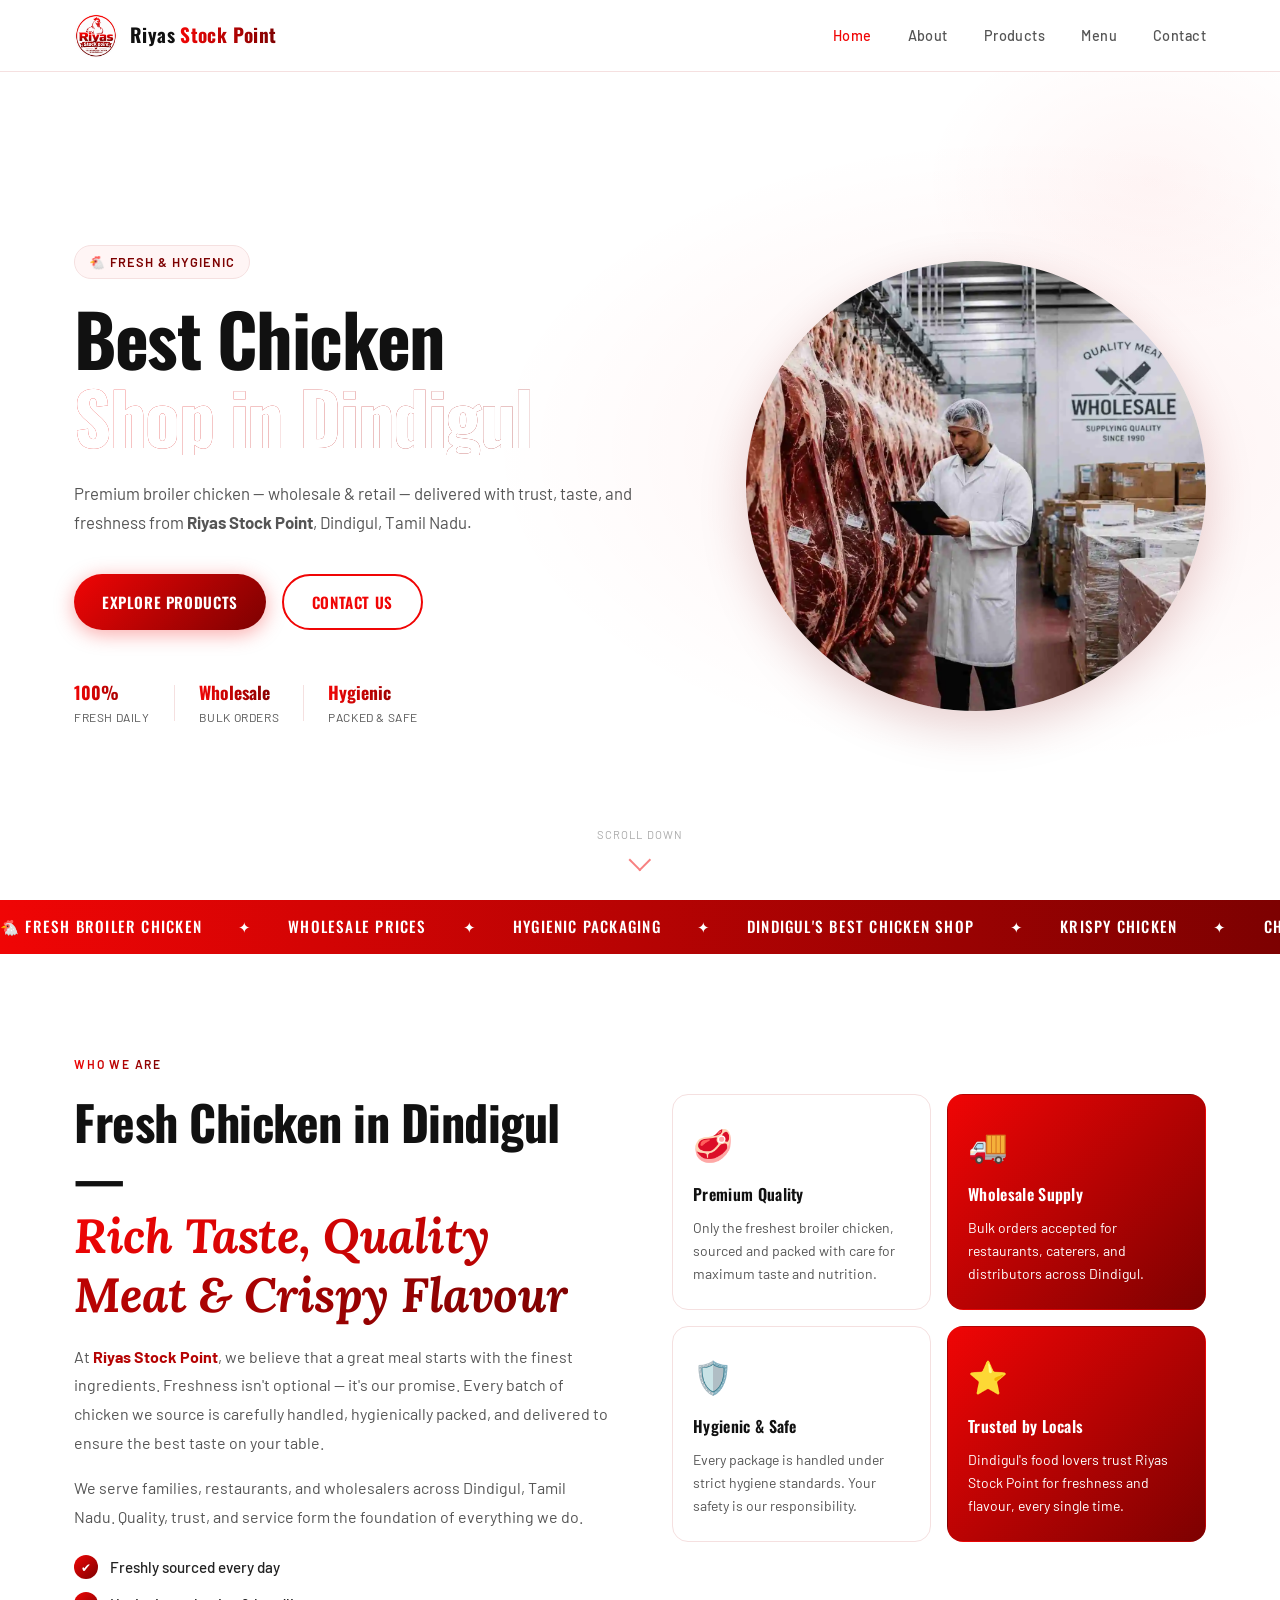
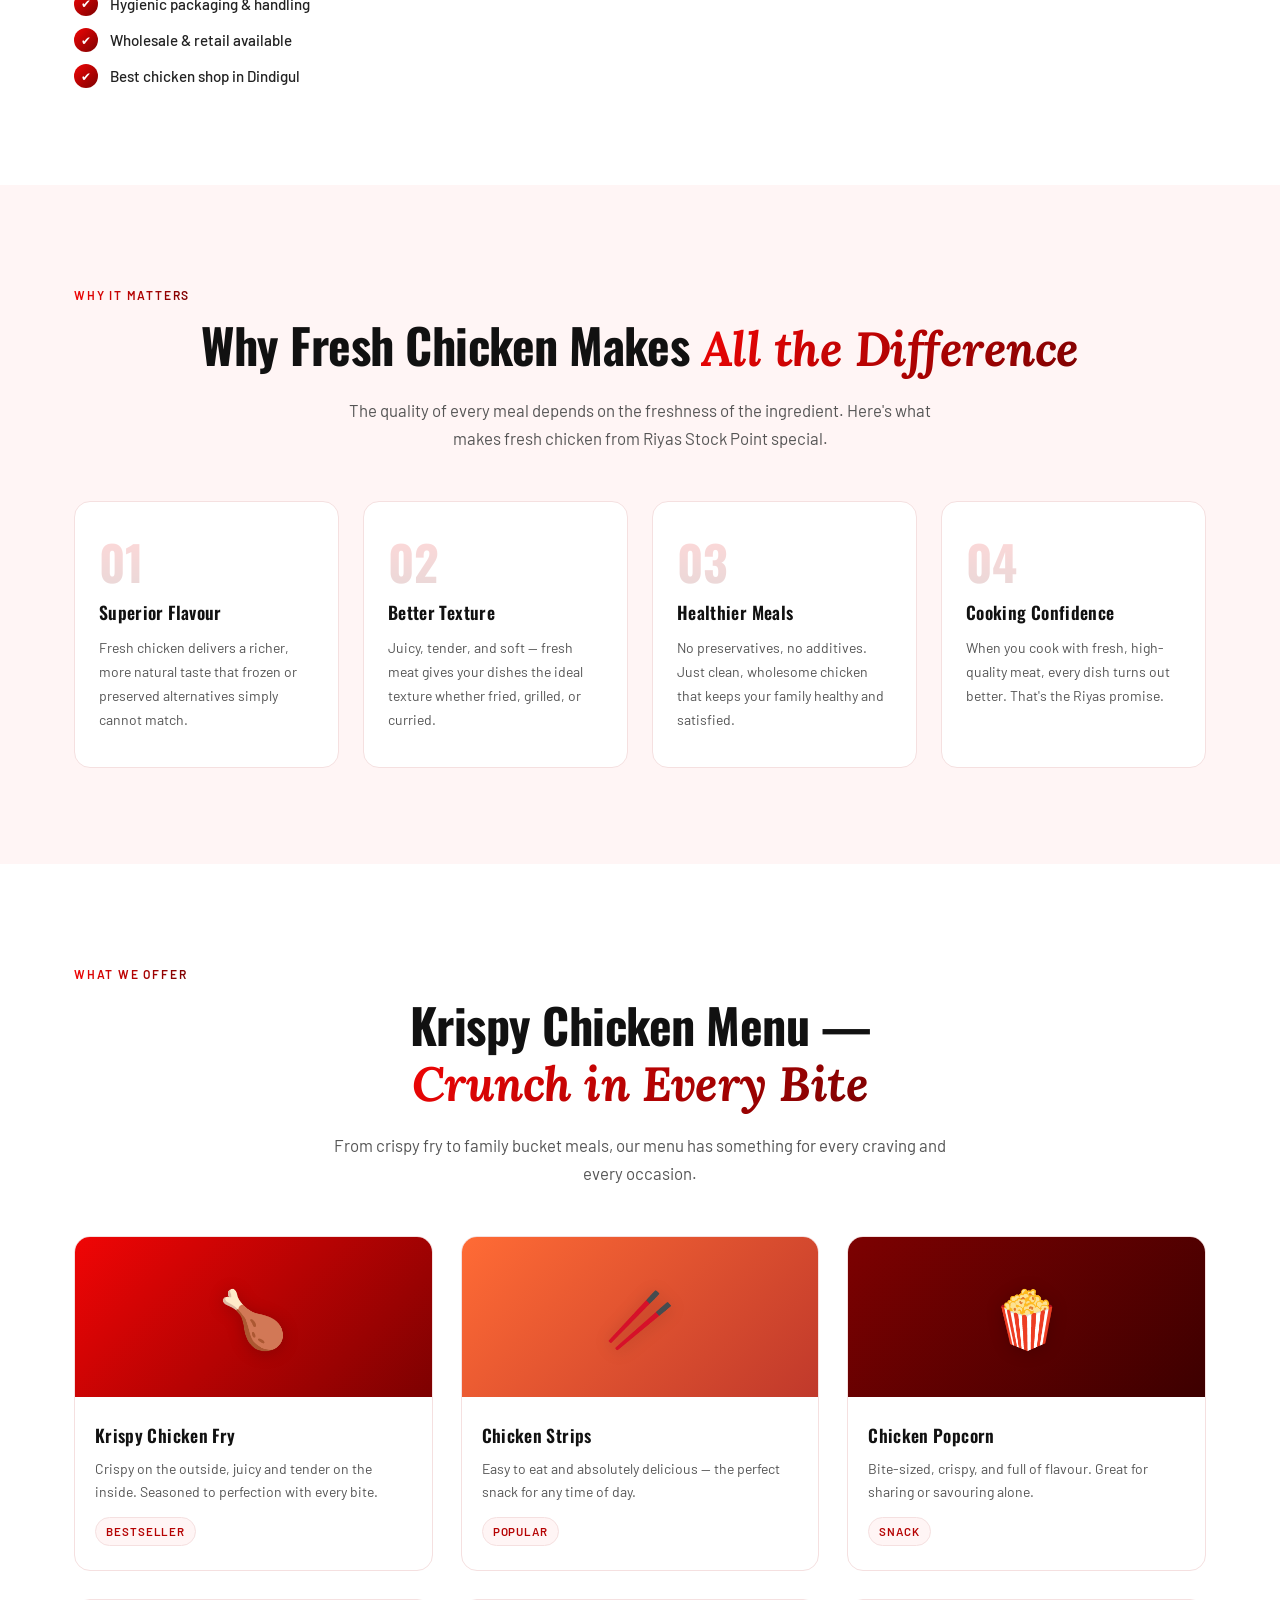
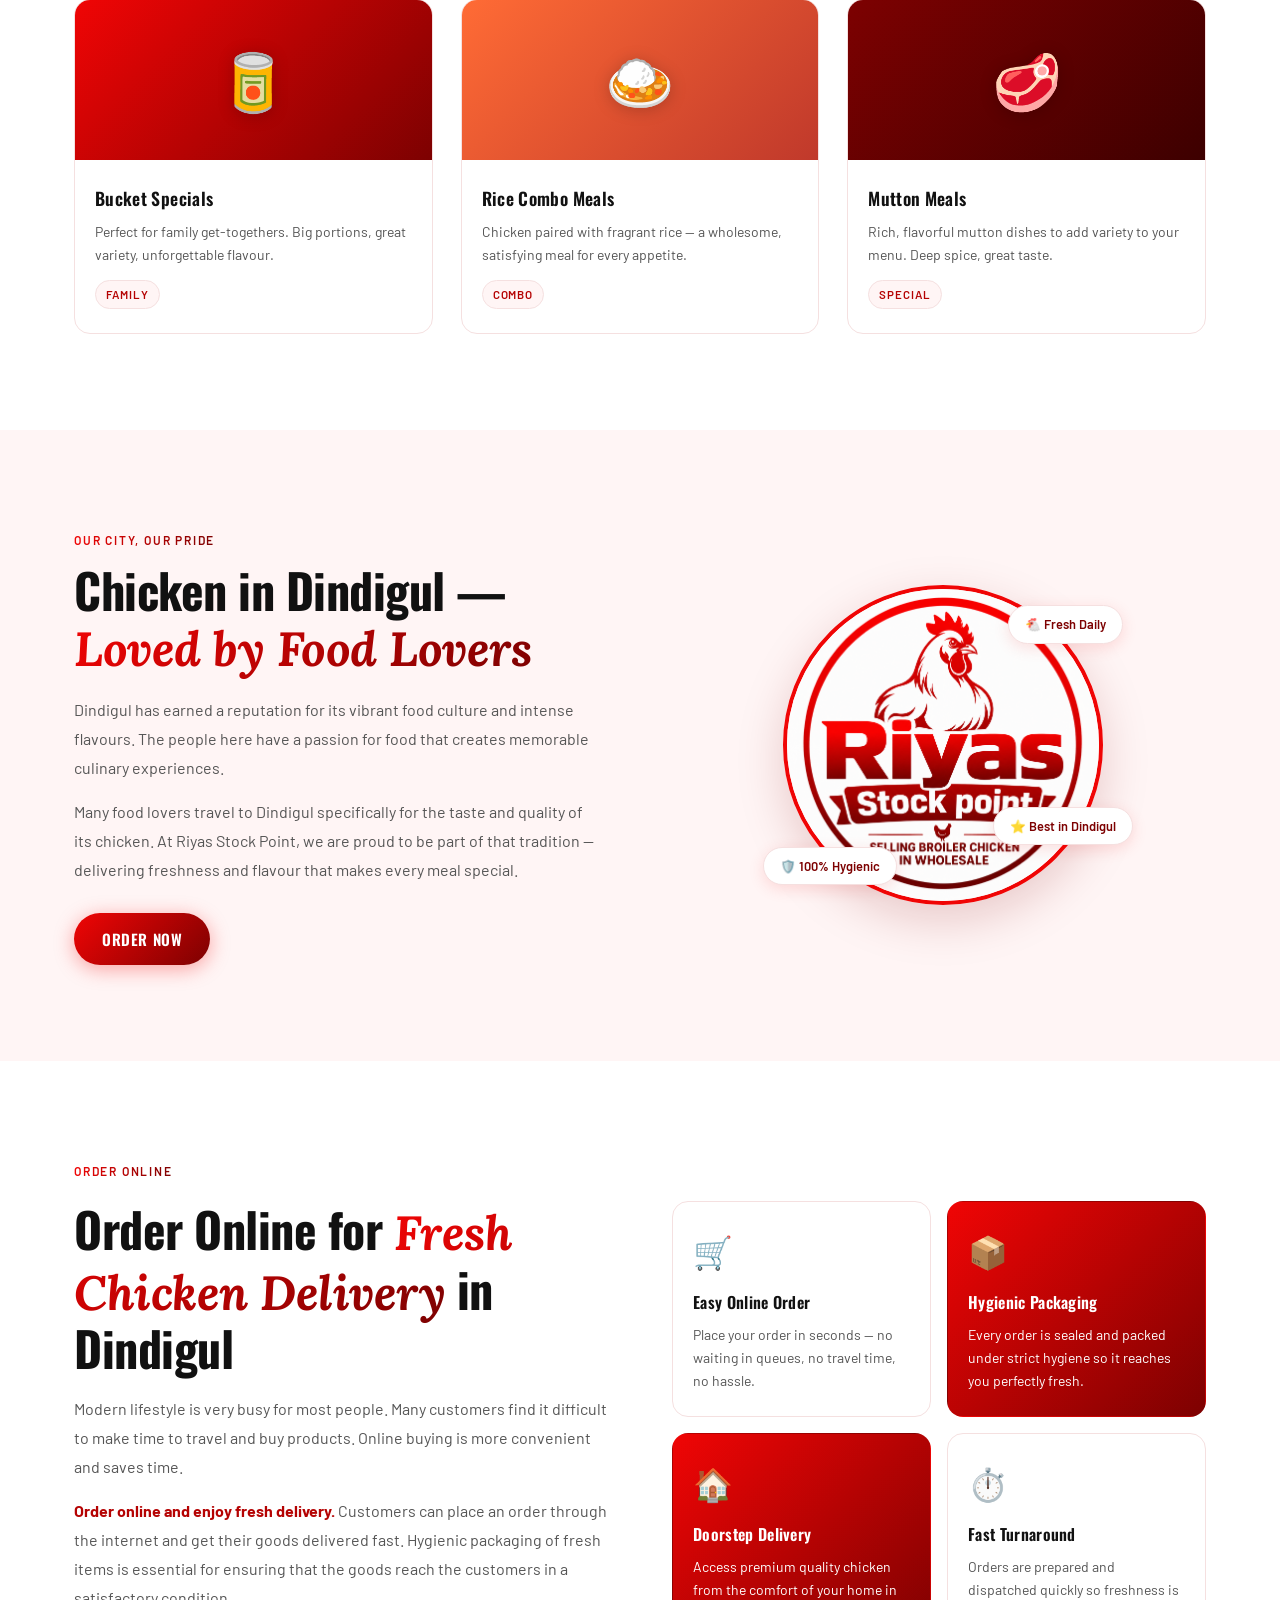
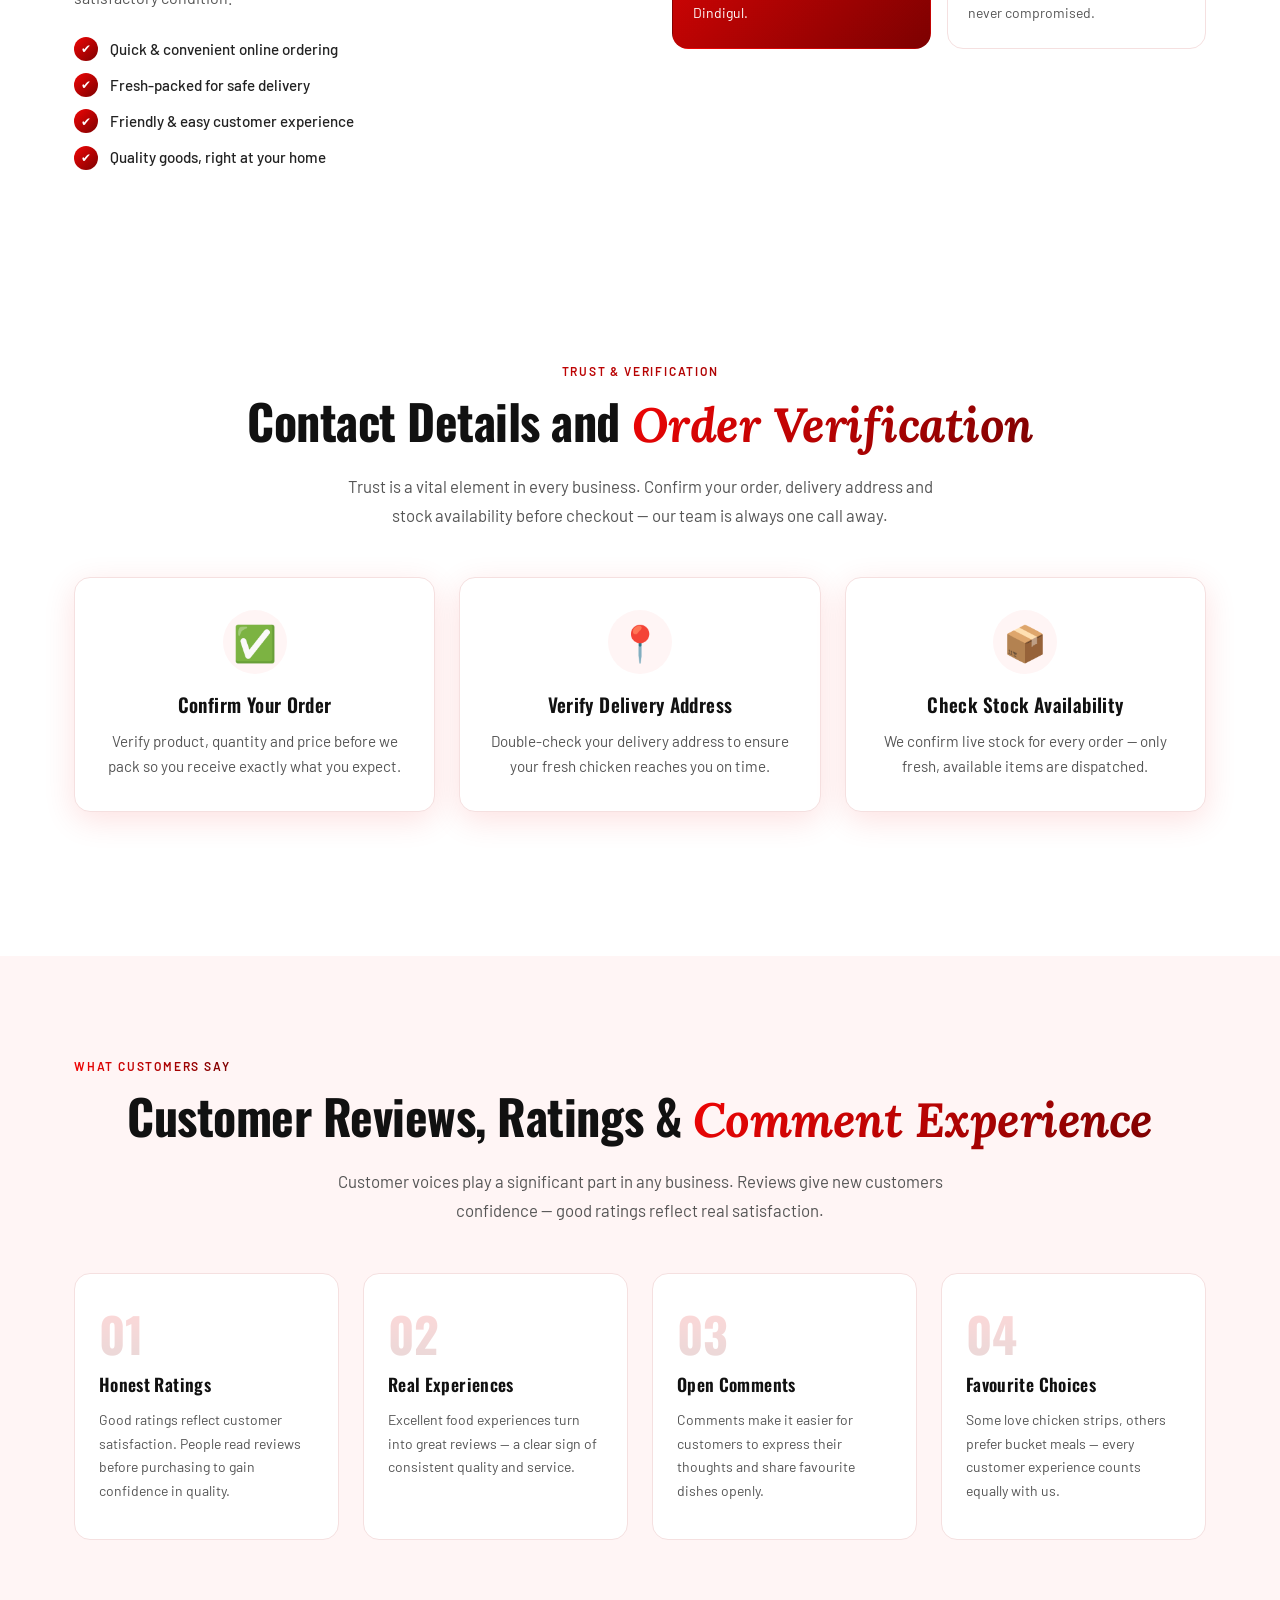
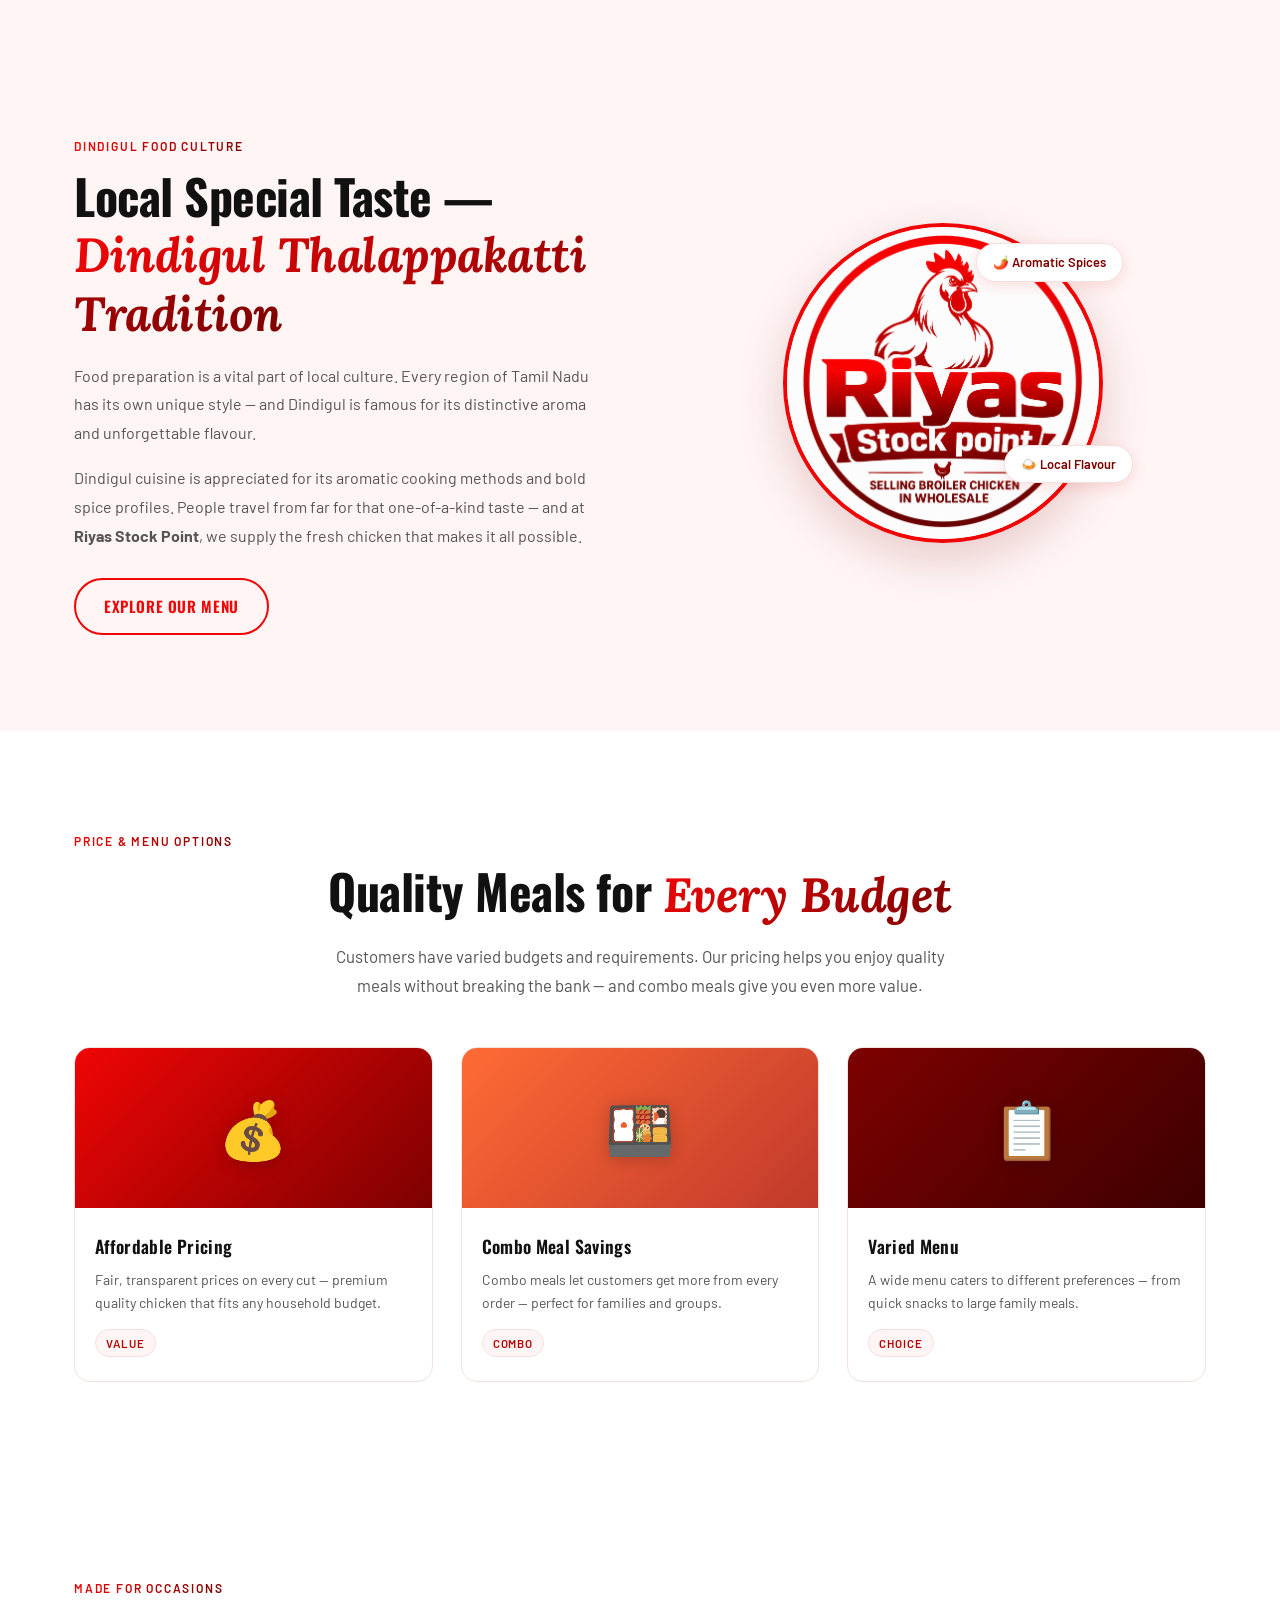
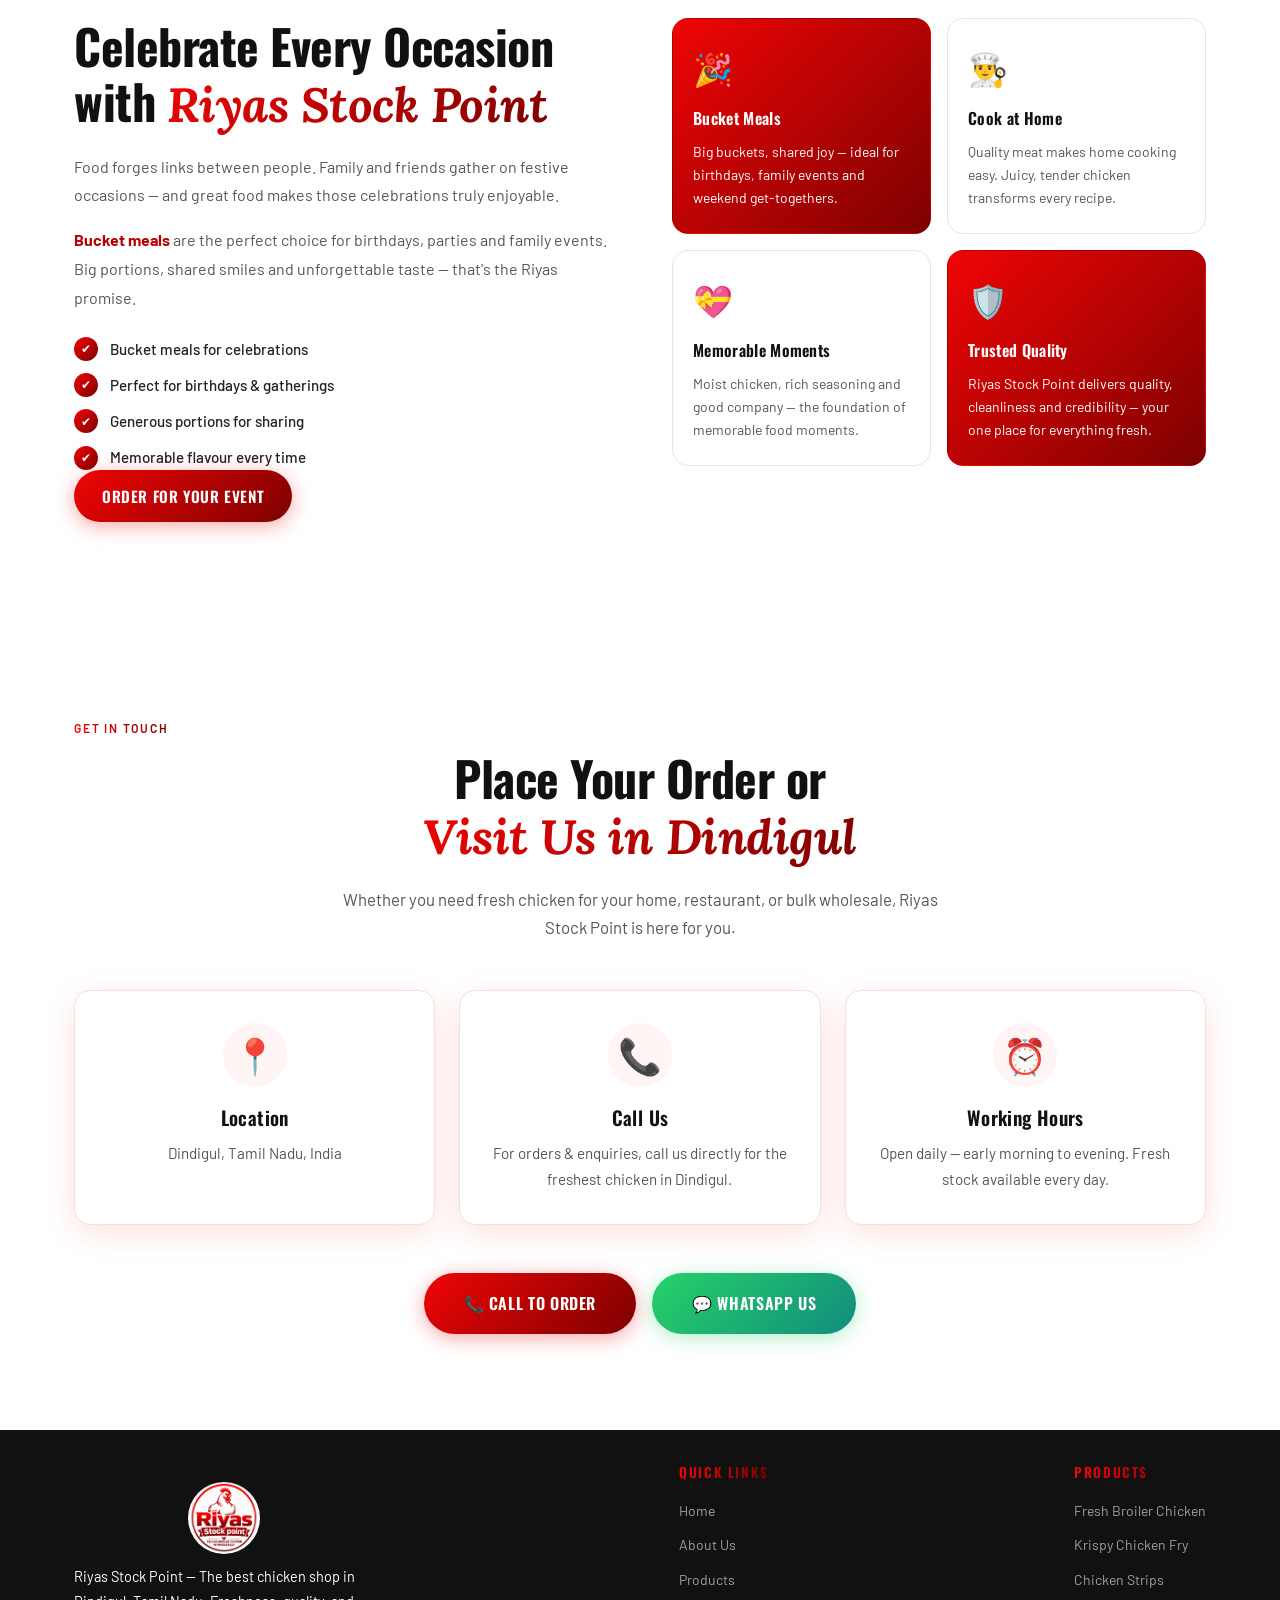
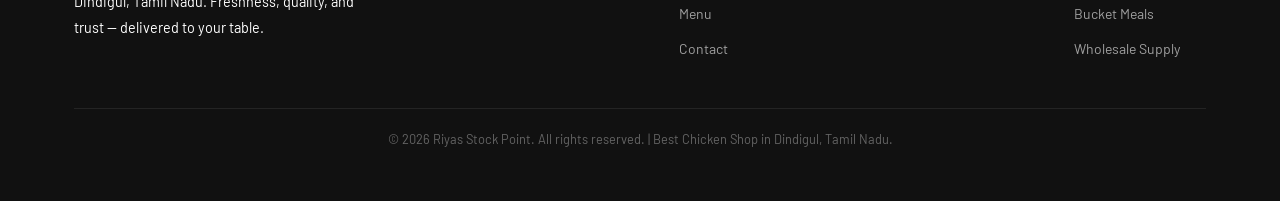
==== index.html @ 1233009b "Add files via upload" ====
<!DOCTYPE html>
<html lang="en">
<head>
  <meta charset="UTF-8" />
  <meta  name="viewport" content="width=device-width, initial-scale=1.0" />
  <title>Best Chicken Shop in Dindigul | Riyas Stock Point – Order</title>
  <meta name="description" content="Looking for the best chicken shop in Dindigul? Riyas Stock Point offers fresh chicken, quality meat, and reliable service. Order today!">  <meta name="keywords" content="best chicken shop in dindigul, fresh chicken dindigul, broiler chicken wholesale, Riyas Stock Point" />
  <meta property="og:title" content="Best Chicken Shop in Dindigul | Riyas Stock Point" />

  <meta property="og:description" content="Riyas Stock Point is your trusted destination for fresh chicken and premium quality meat in Dindigul. Visit us today for quality products and great service." />

  <meta property="og:type" content="website" />

  <meta property="og:url" content="https://riyasstockpoint.in/" />

  <meta property="og:image" content="https://riyasstockpoint.in/assets/Logo.png" />

  <meta name="keywords" content="best chicken shop in dindigul, chicken shop dindigul, fresh chicken dindigul, chicken store dindigul, quality meat dindigul, broiler chicken dindigul, wholesale chicken dindigul, riyas stock point, chicken supplier dindigul, meat shop dindigul">

  <!-- Google Fonts -->
  <link rel="preconnect" href="https://fonts.googleapis.com" />
  <link rel="preconnect" href="https://fonts.gstatic.com" crossorigin />
  <link href="https://fonts.googleapis.com/css2?family=Oswald:wght@400;500;600;700&family=Lora:ital,wght@0,400;0,500;1,400&family=Barlow:wght@300;400;500;600&display=swap" rel="stylesheet" />
  <link rel="canonical" href="https://riyasstockpoint.in/" />

<!-- External CSS -->
  <link rel="stylesheet" href="style.css" />
</head>
<body>
 
  <!-- ========== NAVBAR ========== -->
  <header class="navbar" id="navbar">
    <div class="nav-container">
      <a href="#" class="nav-logo">
        <img src="assets/Logo.png" alt="Riyas Stock Point Logo" class="logo-img" />
        <span class="logo-text">Riyas <span class="logo-accent">Stock Point</span></span>
      </a>
      <nav class="nav-links" id="navLinks">
        <a href="#home">Home</a>
        <a href="about.html" target="_blank">About</a>
        <a href="#products">Products</a>
        <a href="#menu">Menu</a>
        <a href="contact.html" target="_blank">Contact</a>
      </nav>
      <button class="hamburger" id="hamburger" aria-label="Toggle menu">
        <span></span><span></span><span></span>
      </button>
    </div>
  </header>

  <!-- ========== HERO ========== -->
  <section class="hero" id="home">
    <div class="hero-bg-pattern"></div>
    <div class="hero-content">
      <span class="hero-badge">🐔 Fresh &amp; Hygienic</span>
      <h1 class="hero-title">
        <span class="title-line">Best Chicken</span>
        <span class="title-line accent">Shop in Dindigul</span>
      </h1>
      <p class="hero-sub">Premium broiler chicken — wholesale &amp; retail — delivered with trust, taste, and freshness from <strong>Riyas Stock Point</strong>, Dindigul, Tamil Nadu.</p>
      <div class="hero-cta">
        <a href="#products" class="btn btn-primary">Explore Products</a>
        <a href="#contact" class="btn btn-outline">Contact Us</a>
      </div>
      <div class="hero-stats">
        <div class="stat"><span class="stat-num">100%</span><span class="stat-label">Fresh Daily</span></div>
        <div class="stat-divider"></div>
        <div class="stat"><span class="stat-num">Wholesale</span><span class="stat-label">Bulk Orders</span></div>
        <div class="stat-divider"></div>
        <div class="stat"><span class="stat-num">Hygienic</span><span class="stat-label">Packed &amp; Safe</span></div>
      </div>
    </div>
    <div class="hero-image-wrap">
      <!-- <div class="hero-ring"></div> -->
      <img src="assets/best-chicken-shop-in-dindigul.webp" alt="best chicken shop in dindigul" title="best chicken shop in dindigul" class="hero-logo-img" />
    </div>
    <div class="hero-scroll-hint">
      <span>Scroll Down</span>
      <div class="scroll-arrow"></div>
    </div>
  </section>

  <!-- ========== MARQUEE STRIP ========== -->
  <div class="marquee-strip">
    <div class="marquee-track">
      <span>🐔 Fresh Broiler Chicken</span>
      <span>✦</span>
      <span>Wholesale Prices</span>
      <span>✦</span>
      <span>Hygienic Packaging</span>
      <span>✦</span>
      <span>Dindigul's Best Chicken Shop</span>
      <span>✦</span>
      <span>Krispy Chicken</span>
      <span>✦</span>
      <span>Chicken Strips &amp; Popcorn</span>
      <span>✦</span>
      <span>Bucket Meals</span>
      <span>✦</span>
      <span>🐔 Fresh Broiler Chicken</span>
      <span>✦</span>
      <span>Wholesale Prices</span>
      <span>✦</span>
      <span>Hygienic Packaging</span>
      <span>✦</span>
      <span>Dindigul's Best Chicken Shop</span>
      <span>✦</span>
      <span>Krispy Chicken</span>
      <span>✦</span>
      <span>Chicken Strips &amp; Popcorn</span>
      <span>✦</span>
      <span>Bucket Meals</span>
      <span>✦</span>
    </div>
  </div>

  <!-- ========== ABOUT ========== -->
  <section class="about section" id="about">
    <div class="container">
      <div class="section-label">Who We Are</div>
      <div class="about-grid">
        <div class="about-text fade-in">
          <h2 class="section-title">Fresh Chicken in Dindigul —<br /><em>Rich Taste, Quality Meat &amp; Crispy Flavour</em></h2>
          <p>At <strong>Riyas Stock Point</strong>, we believe that a great meal starts with the finest ingredients. Freshness isn't optional — it's our promise. Every batch of chicken we source is carefully handled, hygienically packed, and delivered to ensure the best taste on your table.</p>
          <p>We serve families, restaurants, and wholesalers across Dindigul, Tamil Nadu. Quality, trust, and service form the foundation of everything we do.</p>
          <ul class="about-features">
            <li><span class="feat-icon">✔</span> Freshly sourced every day</li>
            <li><span class="feat-icon">✔</span> Hygienic packaging &amp; handling</li>
            <li><span class="feat-icon">✔</span> Wholesale &amp; retail available</li>
            <li><span class="feat-icon">✔</span> Best chicken shop in Dindigul</li>
          </ul>
        </div>
        <div class="about-cards fade-in">
          <div class="about-card">
            <div class="card-icon">🥩</div>
            <h3>Premium Quality</h3>
            <p>Only the freshest broiler chicken, sourced and packed with care for maximum taste and nutrition.</p>
          </div>
          <div class="about-card highlight">
            <div class="card-icon">🚚</div>
            <h3>Wholesale Supply</h3>
            <p>Bulk orders accepted for restaurants, caterers, and distributors across Dindigul.</p>
          </div>
          <div class="about-card">
            <div class="card-icon">🛡️</div>
            <h3>Hygienic &amp; Safe</h3>
            <p>Every package is handled under strict hygiene standards. Your safety is our responsibility.</p>
          </div>
          <div class="about-card highlight">
            <div class="card-icon">⭐</div>
            <h3>Trusted by Locals</h3>
            <p>Dindigul's food lovers trust Riyas Stock Point for freshness and flavour, every single time.</p>
          </div>
        </div>
      </div>
    </div>
  </section>

  <!-- ========== WHY FRESH ========== -->
  <section class="why-fresh section" id="products">
    <div class="container">
      <div class="section-label">Why It Matters</div>
      <h2 class="section-title center">Why Fresh Chicken Makes <em>All the Difference</em></h2>
      <p class="section-sub center">The quality of every meal depends on the freshness of the ingredient. Here's what makes fresh chicken from Riyas Stock Point special.</p>
      <div class="why-grid">
        <div class="why-card fade-in">
          <div class="why-num">01</div>
          <h3>Superior Flavour</h3>
          <p>Fresh chicken delivers a richer, more natural taste that frozen or preserved alternatives simply cannot match.</p>
        </div>
        <div class="why-card fade-in">
          <div class="why-num">02</div>
          <h3>Better Texture</h3>
          <p>Juicy, tender, and soft — fresh meat gives your dishes the ideal texture whether fried, grilled, or curried.</p>
        </div>
        <div class="why-card fade-in">
          <div class="why-num">03</div>
          <h3>Healthier Meals</h3>
          <p>No preservatives, no additives. Just clean, wholesome chicken that keeps your family healthy and satisfied.</p>
        </div>
        <div class="why-card fade-in">
          <div class="why-num">04</div>
          <h3>Cooking Confidence</h3>
          <p>When you cook with fresh, high-quality meat, every dish turns out better. That's the Riyas promise.</p>
        </div>
      </div>
    </div>
  </section>

  <!-- ========== KRISPY MENU ========== -->
  <section class="menu section" id="menu">
    <div class="container">
      <div class="section-label">What We Offer</div>
      <h2 class="section-title center">Krispy Chicken Menu —<br /><em>Crunch in Every Bite</em></h2>
      <p class="section-sub center">From crispy fry to family bucket meals, our menu has something for every craving and every occasion.</p>

      <div class="menu-grid">
        <div class="menu-item fade-in">
          <div class="menu-img-placeholder">
            <span class="menu-emoji">🍗</span>
          </div>
          <div class="menu-info">
            <h3>Krispy Chicken Fry</h3>
            <p>Crispy on the outside, juicy and tender on the inside. Seasoned to perfection with every bite.</p>
            <span class="menu-tag">Bestseller</span>
          </div>
        </div>

        <div class="menu-item fade-in">
          <div class="menu-img-placeholder orange">
            <span class="menu-emoji">🥢</span>
          </div>
          <div class="menu-info">
            <h3>Chicken Strips</h3>
            <p>Easy to eat and absolutely delicious — the perfect snack for any time of day.</p>
            <span class="menu-tag">Popular</span>
          </div>
        </div>

        <div class="menu-item fade-in">
          <div class="menu-img-placeholder dark">
            <span class="menu-emoji">🍿</span>
          </div>
          <div class="menu-info">
            <h3>Chicken Popcorn</h3>
            <p>Bite-sized, crispy, and full of flavour. Great for sharing or savouring alone.</p>
            <span class="menu-tag">Snack</span>
          </div>
        </div>

        <div class="menu-item fade-in">
          <div class="menu-img-placeholder">
            <span class="menu-emoji">🥫</span>
          </div>
          <div class="menu-info">
            <h3>Bucket Specials</h3>
            <p>Perfect for family get-togethers. Big portions, great variety, unforgettable flavour.</p>
            <span class="menu-tag">Family</span>
          </div>
        </div>

        <div class="menu-item fade-in">
          <div class="menu-img-placeholder orange">
            <span class="menu-emoji">🍛</span>
          </div>
          <div class="menu-info">
            <h3>Rice Combo Meals</h3>
            <p>Chicken paired with fragrant rice — a wholesome, satisfying meal for every appetite.</p>
            <span class="menu-tag">Combo</span>
          </div>
        </div>

        <div class="menu-item fade-in">
          <div class="menu-img-placeholder dark">
            <span class="menu-emoji">🥩</span>
          </div>
          <div class="menu-info">
            <h3>Mutton Meals</h3>
            <p>Rich, flavorful mutton dishes to add variety to your menu. Deep spice, great taste.</p>
            <span class="menu-tag">Special</span>
          </div>
        </div>
      </div>
    </div>
  </section>

  <!-- ========== DINDIGUL FOOD CULTURE ========== -->
  <section class="culture section">
    <div class="container">
      <div class="culture-inner">
        <div class="culture-text fade-in">
          <div class="section-label">Our City, Our Pride</div>
          <h2 class="section-title">Chicken in Dindigul —<br /><em>Loved by Food Lovers</em></h2>
          <p>Dindigul has earned a reputation for its vibrant food culture and intense flavours. The people here have a passion for food that creates memorable culinary experiences.</p>
          <p>Many food lovers travel to Dindigul specifically for the taste and quality of its chicken. At Riyas Stock Point, we are proud to be part of that tradition — delivering freshness and flavour that makes every meal special.</p>
          <a href="#contact" class="btn btn-primary">Order Now</a>
        </div>
        <div class="culture-visual fade-in">
          <div class="culture-badge-wrap">
            <div class="culture-badge">
              <img src="assets/Logo.png" alt="Riyas Stock Point" />
            </div>
            <div class="culture-tag tag1">🐔 Fresh Daily</div>
            <div class="culture-tag tag2">⭐ Best in Dindigul</div>
            <div class="culture-tag tag3">🛡️ 100% Hygienic</div>
          </div>
        </div>
      </div>
    </div>
  </section>

<!-- ========================================================
     NEW SECTIONS — Riyas Stock Point
     Uses ONLY existing classes/IDs from index.html + style.css.
     Drop these between the existing <section class="menu">
     and <section class="contact"> blocks (or wherever needed).
     ======================================================== -->


<!-- ========== ORDER ONLINE ========== -->
<section class="about section" id="order-online">
  <div class="container">
    <div class="section-label">Order Online</div>
    <div class="about-grid">
      <div class="about-text fade-in">
        <h2 class="section-title">Order Online for <em>Fresh Chicken Delivery</em> in Dindigul</h2>
        <p>Modern lifestyle is very busy for most people. Many customers find it difficult to make time to travel and buy products. Online buying is more convenient and saves time.</p>
        <p><strong>Order online and enjoy fresh delivery.</strong> Customers can place an order through the internet and get their goods delivered fast. Hygienic packaging of fresh items is essential for ensuring that the goods reach the customers in a satisfactory condition.</p>
        <ul class="about-features">
          <li><span class="feat-icon">✔</span> Quick &amp; convenient online ordering</li>
          <li><span class="feat-icon">✔</span> Fresh-packed for safe delivery</li>
          <li><span class="feat-icon">✔</span> Friendly &amp; easy customer experience</li>
          <li><span class="feat-icon">✔</span> Quality goods, right at your home</li>
        </ul>
      </div>
      <div class="about-cards fade-in">
        <div class="about-card">
          <div class="card-icon">🛒</div>
          <h3>Easy Online Order</h3>
          <p>Place your order in seconds — no waiting in queues, no travel time, no hassle.</p>
        </div>
        <div class="about-card highlight">
          <div class="card-icon">📦</div>
          <h3>Hygienic Packaging</h3>
          <p>Every order is sealed and packed under strict hygiene so it reaches you perfectly fresh.</p>
        </div>
        <div class="about-card highlight">
          <div class="card-icon">🏠</div>
          <h3>Doorstep Delivery</h3>
          <p>Access premium quality chicken from the comfort of your home in Dindigul.</p>
        </div>
        <div class="about-card">
          <div class="card-icon">⏱️</div>
          <h3>Fast Turnaround</h3>
          <p>Orders are prepared and dispatched quickly so freshness is never compromised.</p>
        </div>
      </div>
    </div>
  </div>
</section>


<!-- ========== CONTACT DETAILS & ORDER VERIFICATION ========== -->
<section class="contact section" id="order-verification">
  <div class="container">
    <div class="section-label center">Trust &amp; Verification</div>
    <h2 class="section-title center">Contact Details and <em>Order Verification</em></h2>
    <p class="section-sub center">Trust is a vital element in every business. Confirm your order, delivery address and stock availability before checkout — our team is always one call away.</p>
    <div class="contact-grid">
      <div class="contact-card fade-in">
        <div class="contact-icon">✅</div>
        <h3>Confirm Your Order</h3>
        <p>Verify product, quantity and price before we pack so you receive exactly what you expect.</p>
      </div>
      <div class="contact-card fade-in">
        <div class="contact-icon">📍</div>
        <h3>Verify Delivery Address</h3>
        <p>Double-check your delivery address to ensure your fresh chicken reaches you on time.</p>
      </div>
      <div class="contact-card fade-in">
        <div class="contact-icon">📦</div>
        <h3>Check Stock Availability</h3>
        <p>We confirm live stock for every order — only fresh, available items are dispatched.</p>
      </div>
    </div>
  </div>
</section>


<!-- ========== CUSTOMER REVIEWS, RATING & COMMENTS ========== -->
<section class="why-fresh section" id="reviews">
  <div class="container">
    <div class="section-label">What Customers Say</div>
    <h2 class="section-title center">Customer Reviews, Ratings &amp; <em>Comment Experience</em></h2>
    <p class="section-sub center">Customer voices play a significant part in any business. Reviews give new customers confidence — good ratings reflect real satisfaction.</p>

    <div class="why-grid">
      <div class="why-card fade-in">
        <div class="why-num">01</div>
        <h3>Honest Ratings</h3>
        <p>Good ratings reflect customer satisfaction. People read reviews before purchasing to gain confidence in quality.</p>
      </div>
      <div class="why-card fade-in">
        <div class="why-num">02</div>
        <h3>Real Experiences</h3>
        <p>Excellent food experiences turn into great reviews — a clear sign of consistent quality and service.</p>
      </div>
      <div class="why-card fade-in">
        <div class="why-num">03</div>
        <h3>Open Comments</h3>
        <p>Comments make it easier for customers to express their thoughts and share favourite dishes openly.</p>
      </div>
      <div class="why-card fade-in">
        <div class="why-num">04</div>
        <h3>Favourite Choices</h3>
        <p>Some love chicken strips, others prefer bucket meals — every customer experience counts equally with us.</p>
      </div>
    </div>
  </div>
</section>


<!-- ========== DINDIGUL FOOD CULTURE & LOCAL TASTE ========== -->
<section class="culture section" id="food-culture">
  <div class="container">
    <div class="culture-inner">
      <div class="culture-text fade-in">
        <div class="section-label">Dindigul Food Culture</div>
        <h2 class="section-title">Local Special Taste —<br /><em>Dindigul Thalappakatti Tradition</em></h2>
        <p>Food preparation is a vital part of local culture. Every region of Tamil Nadu has its own unique style — and Dindigul is famous for its distinctive aroma and unforgettable flavour.</p>
        <p>Dindigul cuisine is appreciated for its aromatic cooking methods and bold spice profiles. People travel from far for that one-of-a-kind taste — and at <strong>Riyas Stock Point</strong>, we supply the fresh chicken that makes it all possible.</p>
        <a href="#menu" class="btn btn-outline">Explore Our Menu</a>
      </div>
      <div class="culture-visual fade-in">
        <div class="culture-badge-wrap">
          <div class="culture-badge">
            <img src="assets/Logo.png" alt="Dindigul Food Culture" />
          </div>
          <div class="culture-tag tag1">🌶️ Aromatic Spices</div>
          <div class="culture-tag tag2">🍛 Local Flavour</div>
          <div class="culture-tag tag3">🐔 Fresh Cuts</div>
        </div>
      </div>
    </div>
  </div>
</section>


<!-- ========== PRICE & MENU OPTIONS ========== -->
<section class="menu section" id="pricing-options">
  <div class="container">
    <div class="section-label">Price &amp; Menu Options</div>
    <h2 class="section-title center">Quality Meals for <em>Every Budget</em></h2>
    <p class="section-sub center">Customers have varied budgets and requirements. Our pricing helps you enjoy quality meals without breaking the bank — and combo meals give you even more value.</p>

    <div class="menu-grid">
      <div class="menu-item fade-in">
        <div class="menu-img-placeholder">
          <span class="menu-emoji">💰</span>
        </div>
        <div class="menu-info">
          <h3>Affordable Pricing</h3>
          <p>Fair, transparent prices on every cut — premium quality chicken that fits any household budget.</p>
          <span class="menu-tag">Value</span>
        </div>
      </div>

      <div class="menu-item fade-in">
        <div class="menu-img-placeholder orange">
          <span class="menu-emoji">🍱</span>
        </div>
        <div class="menu-info">
          <h3>Combo Meal Savings</h3>
          <p>Combo meals let customers get more from every order — perfect for families and groups.</p>
          <span class="menu-tag">Combo</span>
        </div>
      </div>

      <div class="menu-item fade-in">
        <div class="menu-img-placeholder dark">
          <span class="menu-emoji">📋</span>
        </div>
        <div class="menu-info">
          <h3>Varied Menu</h3>
          <p>A wide menu caters to different preferences — from quick snacks to large family meals.</p>
          <span class="menu-tag">Choice</span>
        </div>
      </div>
    </div>
  </div>
</section>


<!-- ========== CELEBRATE EVERY OCCASION ========== -->
<section class="about section" id="celebrate">
  <div class="container">
    <div class="section-label">Made for Occasions</div>
    <div class="about-grid">
      <div class="about-text fade-in">
        <h2 class="section-title">Celebrate Every Occasion with <em>Riyas Stock Point</em></h2>
        <p>Food forges links between people. Family and friends gather on festive occasions — and great food makes those celebrations truly enjoyable.</p>
        <p><strong>Bucket meals</strong> are the perfect choice for birthdays, parties and family events. Big portions, shared smiles and unforgettable taste — that's the Riyas promise.</p>
        <ul class="about-features">
          <li><span class="feat-icon">✔</span> Bucket meals for celebrations</li>
          <li><span class="feat-icon">✔</span> Perfect for birthdays &amp; gatherings</li>
          <li><span class="feat-icon">✔</span> Generous portions for sharing</li>
          <li><span class="feat-icon">✔</span> Memorable flavour every time</li>
        </ul>
        <a href="#contact" class="btn btn-primary">Order for Your Event</a>
      </div>

      <div class="about-cards fade-in">
        <div class="about-card highlight">
          <div class="card-icon">🎉</div>
          <h3>Bucket Meals</h3>
          <p>Big buckets, shared joy — ideal for birthdays, family events and weekend get-togethers.</p>
        </div>
        <div class="about-card">
          <div class="card-icon">👨‍🍳</div>
          <h3>Cook at Home</h3>
          <p>Quality meat makes home cooking easy. Juicy, tender chicken transforms every recipe.</p>
        </div>
        <div class="about-card">
          <div class="card-icon">💝</div>
          <h3>Memorable Moments</h3>
          <p>Moist chicken, rich seasoning and good company — the foundation of memorable food moments.</p>
        </div>
        <div class="about-card highlight">
          <div class="card-icon">🛡️</div>
          <h3>Trusted Quality</h3>
          <p>Riyas Stock Point delivers quality, cleanliness and credibility — your one place for everything fresh.</p>
        </div>
      </div>
    </div>
  </div>
</section>


  <!-- ========== CONTACT / CTA ========== -->
  <section class="contact section" id="contact">
    <div class="container">
      <div class="section-label">Get in Touch</div>
      <h2 class="section-title center">Place Your Order or<br /><em>Visit Us in Dindigul</em></h2>
      <p class="section-sub center">Whether you need fresh chicken for your home, restaurant, or bulk wholesale, Riyas Stock Point is here for you.</p>
      <div class="contact-grid">
        <div class="contact-card fade-in">
          <div class="contact-icon">📍</div>
          <h3>Location</h3>
          <p>Dindigul, Tamil Nadu, India</p>
        </div>
        <div class="contact-card fade-in">
          <div class="contact-icon">📞</div>
          <h3>Call Us</h3>
          <p>For orders &amp; enquiries, call us directly for the freshest chicken in Dindigul.</p>
        </div>
        <div class="contact-card fade-in">
          <div class="contact-icon">⏰</div>
          <h3>Working Hours</h3>
          <p>Open daily — early morning to evening. Fresh stock available every day.</p>
        </div>
      </div>
      <div class="contact-cta fade-in">
        <a href="tel:" class="btn btn-primary btn-large">📞 Call to Order</a>
        <a href="https://wa.me/" target="_blank" class="btn btn-whatsapp btn-large">💬 WhatsApp Us</a>
      </div>
    </div>
  </section>

  <!-- ========== FOOTER ========== -->
  <footer class="footer">
    <div class="container">
      <div class="footer-inner">
        <div class="footer-brand">
          <img src="assets/Logo.png" alt="Riyas Stock Point Logo" class="footer-logo" />
          <p>Riyas Stock Point — The best chicken shop in Dindigul, Tamil Nadu. Freshness, quality, and trust — delivered to your table.</p>
        </div>
        <div class="footer-links">
          <h4>Quick Links</h4>
          <a href="#home">Home</a>
          <a href="#about">About Us</a>
          <a href="#products">Products</a>
          <a href="#menu">Menu</a>
          <a href="#contact">Contact</a>
        </div>
        <div class="footer-links">
          <h4>Products</h4>
          <a href="#">Fresh Broiler Chicken</a>
          <a href="#">Krispy Chicken Fry</a>
          <a href="#">Chicken Strips</a>
          <a href="#">Bucket Meals</a>
          <a href="#">Wholesale Supply</a>
        </div>
      </div>
      <div class="footer-bottom">
        <p>&copy; 2026 Riyas Stock Point. All rights reserved. | Best Chicken Shop in Dindigul, Tamil Nadu.</p>
      </div>
    </div>
  </footer>

  <!-- External JS -->
  <script src="script.js"></script>
</body>
</html>
---- style.css ----
/* =====================================================
   RIYAS STOCK POINT — style.css
   Color Palette:
     Primary gradient: #f00505 → #7d0101
     Background: #ffffff
     Text: #111111 / #333333
   ===================================================== */

/* ---------- CSS Variables ---------- */
:root {
  --red-bright: #f00505;
  --red-deep: #7d0101;
  --red-mid: #b50303;
  --gradient: linear-gradient(135deg, #f00505 0%, #7d0101 100%);
  --gradient-lr: linear-gradient(90deg, #f00505 0%, #7d0101 100%);
  --gradient-tb: linear-gradient(180deg, #f00505 0%, #7d0101 100%);
  --white: #ffffff;
  --black: #111111;
  --text: #222222;
  --text-soft: #555555;
  --bg: #ffffff;
  --bg-tint: #fff5f5;
  --border: #f5e0e0;
  --shadow: 0 8px 32px rgba(240, 5, 5, 0.12);
  --shadow-deep: 0 16px 48px rgba(125, 1, 1, 0.18);
  --radius: 16px;
  --radius-sm: 8px;
  --font-display: 'Oswald', sans-serif;
  --font-body: 'Barlow', sans-serif;
  --font-accent: 'Lora', serif;
  --nav-h: 72px;
  --transition: 0.3s cubic-bezier(0.4, 0, 0.2, 1);
}

/* ---------- Reset ---------- */
*, *::before, *::after { box-sizing: border-box; margin: 0; padding: 0; }
html { scroll-behavior: smooth; font-size: 16px; }
body {
  font-family: var(--font-body);
  background: var(--bg);
  color: var(--text);
  overflow-x: hidden;
  line-height: 1.6;
}
img { max-width: 100%; display: block; }
a { text-decoration: none; color: inherit; }
ul { list-style: none; }

/* ---------- Utility ---------- */
.container { max-width: 1180px; margin: 0 auto; padding: 0 24px; }
.section { padding: 96px 0; }
.center { text-align: center; }

.section-label {
  display: inline-block;
  font-family: var(--font-body);
  font-size: 0.75rem;
  font-weight: 600;
  letter-spacing: 0.15em;
  text-transform: uppercase;
  background: var(--gradient-lr);
  -webkit-background-clip: text;
  -webkit-text-fill-color: transparent;
  background-clip: text;
  margin-bottom: 12px;
}
.section-label.center { display: block; }

.section-title {
  font-family: var(--font-display);
  font-size: clamp(2rem, 4vw, 3rem);
  font-weight: 700;
  color: var(--black);
  line-height: 1.15;
  margin-bottom: 20px;
  letter-spacing: -0.01em;
}
.section-title em {
  font-family: var(--font-accent);
  font-style: italic;
  background: var(--gradient);
  -webkit-background-clip: text;
  -webkit-text-fill-color: transparent;
  background-clip: text;
}
.section-sub {
  font-size: 1.05rem;
  color: var(--text-soft);
  max-width: 620px;
  margin: 0 auto 48px;
  line-height: 1.7;
}

/* ---------- Buttons ---------- */
.btn {
  display: inline-flex;
  align-items: center;
  gap: 8px;
  padding: 14px 28px;
  border-radius: 50px;
  font-family: var(--font-display);
  font-size: 0.95rem;
  font-weight: 600;
  letter-spacing: 0.04em;
  cursor: pointer;
  border: none;
  transition: var(--transition);
  text-transform: uppercase;
}
.btn-primary {
  background: var(--gradient);
  color: var(--white);
  box-shadow: 0 4px 20px rgba(240, 5, 5, 0.35);
}
.btn-primary:hover {
  transform: translateY(-2px);
  box-shadow: 0 8px 32px rgba(240, 5, 5, 0.45);
}
.btn-outline {
  background: transparent;
  color: var(--red-bright);
  border: 2px solid var(--red-bright);
}
.btn-outline:hover {
  background: var(--gradient);
  color: var(--white);
  border-color: transparent;
}
.btn-whatsapp {
  background: linear-gradient(135deg, #25d366, #128c7e);
  color: var(--white);
  box-shadow: 0 4px 20px rgba(37, 211, 102, 0.35);
}
.btn-whatsapp:hover { transform: translateY(-2px); box-shadow: 0 8px 28px rgba(37, 211, 102, 0.45); }
.btn-large { padding: 18px 40px; font-size: 1rem; }

/* =====================================================
   NAVBAR
   ===================================================== */
.navbar {
  position: fixed;
  top: 0; left: 0; right: 0;
  z-index: 1000;
  height: var(--nav-h);
  background: rgba(255,255,255,0.95);
  backdrop-filter: blur(12px);
  border-bottom: 1px solid var(--border);
  transition: box-shadow var(--transition);
}
.navbar.scrolled { box-shadow: 0 4px 24px rgba(240,5,5,0.1); }

.nav-container {
  max-width: 1180px;
  margin: 0 auto;
  padding: 0 24px;
  height: 100%;
  display: flex;
  align-items: center;
  justify-content: space-between;
}

.nav-logo {
  display: flex;
  align-items: center;
  gap: 12px;
}
.logo-img { width: 44px; height: 44px; border-radius: 50%; object-fit: cover; }
.logo-text {
  font-family: var(--font-display);
  font-size: 1.2rem;
  font-weight: 700;
  color: var(--black);
  letter-spacing: 0.02em;
}
.logo-accent {
  background: var(--gradient-lr);
  -webkit-background-clip: text;
  -webkit-text-fill-color: transparent;
  background-clip: text;
}

.nav-links {
  display: flex;
  align-items: center;
  gap: 36px;
}
.nav-links a {
  font-family: var(--font-body);
  font-size: 0.9rem;
  font-weight: 500;
  color: var(--text-soft);
  letter-spacing: 0.03em;
  position: relative;
  transition: color var(--transition);
}
.nav-links a::after {
  content: '';
  position: absolute;
  bottom: -4px; left: 0;
  width: 0; height: 2px;
  background: var(--gradient-lr);
  border-radius: 2px;
  transition: width var(--transition);
}
.nav-links a:hover { color: var(--red-bright); }
.nav-links a:hover::after { width: 100%; }

.hamburger {
  display: none;
  flex-direction: column;
  gap: 5px;
  background: none;
  border: none;
  cursor: pointer;
  padding: 4px;
}
.hamburger span {
  display: block;
  width: 24px; height: 2px;
  background: var(--red-bright);
  border-radius: 2px;
  transition: var(--transition);
}

/* =====================================================
   HERO
   ===================================================== */
.hero {
  min-height: 100vh;
  padding-top: var(--nav-h);
  display: flex;
  align-items: center;
  justify-content: space-between;
  gap: 48px;
  padding-left: max(24px, calc((100vw - 1180px)/2 + 24px));
  padding-right: max(24px, calc((100vw - 1180px)/2 + 24px));
  position: relative;
  overflow: hidden;
  background: var(--bg);
}

.hero-bg-pattern {
  position: absolute;
  inset: 0;
  background:
    radial-gradient(ellipse 60% 50% at 80% 50%, rgba(240,5,5,0.06) 0%, transparent 70%),
    radial-gradient(ellipse 30% 30% at 90% 20%, rgba(240,5,5,0.04) 0%, transparent 60%);
  pointer-events: none;
}

.hero-content {
  flex: 1;
  max-width: 580px;
  position: relative;
  z-index: 1;
}

.hero-badge {
  display: inline-flex;
  align-items: center;
  gap: 8px;
  background: var(--bg-tint);
  border: 1px solid var(--border);
  color: var(--red-deep);
  font-size: 0.8rem;
  font-weight: 600;
  letter-spacing: 0.08em;
  text-transform: uppercase;
  padding: 6px 14px;
  border-radius: 50px;
  margin-bottom: 20px;
  animation: fadeSlideUp 0.6s ease both;
}

.hero-title {
  font-family: var(--font-display);
  font-size: clamp(2.8rem, 6vw, 4.5rem);
  font-weight: 700;
  line-height: 1.08;
  letter-spacing: -0.02em;
  margin-bottom: 24px;
}
.title-line {
  display: block;
  color: var(--black);
  animation: fadeSlideUp 0.6s ease both;
  animation-delay: 0.1s;
}
.title-line.accent {
  background: var(--gradient);
  -webkit-background-clip: text;
  -webkit-text-fill-color:#ffffff ;
  background-clip: text;
  animation-delay: 0.2s;
}

.hero-sub {
  font-size: 1.05rem;
  color: var(--text-soft);
  line-height: 1.75;
  margin-bottom: 36px;
  animation: fadeSlideUp 0.6s ease both;
  animation-delay: 0.3s;
}
.hero-sub strong { color:#111111 var(--red-mid); }

.hero-cta {
  display: flex;
  gap: 16px;
  flex-wrap: wrap;
  margin-bottom: 48px;
  animation: fadeSlideUp 0.6s ease both;
  animation-delay: 0.4s;
}

.hero-stats {
  display: flex;
  align-items: center;
  gap: 24px;
  animation: fadeSlideUp 0.6s ease both;
  animation-delay: 0.5s;
}
.stat { display: flex; flex-direction: column; gap: 2px; }
.stat-num {
  font-family: var(--font-display);
  font-size: 1.1rem;
  font-weight: 700;
  background: var(--gradient-lr);
  -webkit-background-clip: text;
  -webkit-text-fill-color: transparent;
  background-clip: text;
}
.stat-label { font-size: 0.75rem; color: var(--text-soft); letter-spacing: 0.05em; text-transform: uppercase; }
.stat-divider { width: 1px; height: 36px; background: var(--border); }

.hero-image-wrap {
  flex: 1;
  max-width: 460px;
  display: flex;
  align-items: center;
  justify-content: center;
  position: relative;
  animation: fadeSlideIn 0.8s ease both;
  animation-delay: 0.3s;
}
.hero-ring {
  position: absolute;
  width: 360px; height: 360px;
  border-radius: 50%;
  background: var(--gradient);
  opacity: 0.06;
  animation: pulse 3s ease-in-out infinite;
}
.hero-logo-img {
  width: 500px;
  height: 450px;
  border-radius: 50%;
  box-shadow: var(--shadow-deep);
  position: relative;
  z-index: 1;
  animation: float 4s ease-in-out infinite;
}

.hero-scroll-hint {
  position: absolute;
  bottom: 32px;
  left: 50%;
  transform: translateX(-50%);
  display: flex;
  flex-direction: column;
  align-items: center;
  gap: 8px;
  opacity: 0.5;
  font-size: 0.7rem;
  letter-spacing: 0.1em;
  text-transform: uppercase;
  color: var(--text-soft);
}
.scroll-arrow {
  width: 16px; height: 16px;
  border-right: 2px solid var(--red-bright);
  border-bottom: 2px solid var(--red-bright);
  transform: rotate(45deg);
  animation: bounce 1.5s ease-in-out infinite;
}

/* =====================================================
   MARQUEE STRIP
   ===================================================== */
.marquee-strip {
  background: var(--gradient-lr);
  padding: 14px 0;
  overflow: hidden;
  white-space: nowrap;
}
.marquee-track {
  display: inline-flex;
  gap: 40px;
  animation: marquee 28s linear infinite;
}
.marquee-track span {
  color: var(--white);
  font-family: var(--font-display);
  font-size: 0.88rem;
  font-weight: 500;
  letter-spacing: 0.08em;
  text-transform: uppercase;
}

/* =====================================================
   ABOUT
   ===================================================== */
.about { background: var(--bg); }

.about-grid {
  display: grid;
  grid-template-columns: 1fr 1fr;
  gap: 64px;
  align-items: start;
  margin-top: 8px;
}

.about-text p {
  color: var(--text-soft);
  line-height: 1.8;
  margin-bottom: 16px;
  font-size: 1rem;
}
.about-text strong { color: var(--red-mid); }

.about-features {
  display: flex;
  flex-direction: column;
  gap: 12px;
  margin-top: 24px;
}
.about-features li {
  display: flex;
  align-items: center;
  gap: 12px;
  font-size: 0.95rem;
  font-weight: 500;
  color: var(--text);
}
.feat-icon {
  width: 24px; height: 24px;
  border-radius: 50%;
  background: var(--gradient);
  color: white;
  font-size: 0.75rem;
  display: flex; align-items: center; justify-content: center;
  flex-shrink: 0;
}

.about-cards {
  display: grid;
  grid-template-columns: 1fr 1fr;
  gap: 16px;
}
.about-card {
  background: var(--bg);
  border: 1.5px solid var(--border);
  border-radius: var(--radius);
  padding: 24px 20px;
  transition: var(--transition);
}
.about-card:hover {
  border-color: var(--red-bright);
  box-shadow: var(--shadow);
  transform: translateY(-4px);
}
.about-card.highlight {
  background: var(--gradient);
  border-color: transparent;
}
.about-card.highlight h3,
.about-card.highlight p { color: white; }
.card-icon { font-size: 2rem; margin-bottom: 12px; }
.about-card h3 {
  font-family: var(--font-display);
  font-size: 1rem;
  font-weight: 600;
  color: var(--black);
  margin-bottom: 8px;
  letter-spacing: 0.02em;
}
.about-card p { font-size: 0.875rem; color: var(--text-soft); line-height: 1.65; }

/* =====================================================
   WHY FRESH
   ===================================================== */
.why-fresh { background: var(--bg-tint); }

.why-grid {
  display: grid;
  grid-template-columns: repeat(4, 1fr);
  gap: 24px;
}
.why-card {
  background: var(--white);
  border-radius: var(--radius);
  padding: 36px 24px;
  border: 1.5px solid var(--border);
  position: relative;
  transition: var(--transition);
  overflow: hidden;
}
.why-card::before {
  content: '';
  position: absolute;
  top: 0; left: 0; right: 0;
  height: 3px;
  background: var(--gradient-lr);
  transform: scaleX(0);
  transform-origin: left;
  transition: transform var(--transition);
}
.why-card:hover::before { transform: scaleX(1); }
.why-card:hover { box-shadow: var(--shadow); transform: translateY(-6px); }
.why-num {
  font-family: var(--font-display);
  font-size: 3rem;
  font-weight: 700;
  background: var(--gradient-tb);
  -webkit-background-clip: text;
  -webkit-text-fill-color: transparent;
  background-clip: text;
  opacity: 0.15;
  line-height: 1;
  margin-bottom: 12px;
}
.why-card h3 {
  font-family: var(--font-display);
  font-size: 1.1rem;
  font-weight: 600;
  color: var(--black);
  margin-bottom: 10px;
  letter-spacing: 0.02em;
}
.why-card p { font-size: 0.875rem; color: var(--text-soft); line-height: 1.7; }

/* =====================================================
   MENU
   ===================================================== */
.menu { background: var(--white); }

.menu-grid {
  display: grid;
  grid-template-columns: repeat(3, 1fr);
  gap: 28px;
}
.menu-item {
  border-radius: var(--radius);
  overflow: hidden;
  border: 1.5px solid var(--border);
  background: var(--bg);
  transition: var(--transition);
  display: flex;
  flex-direction: column;
}
.menu-item:hover {
  box-shadow: var(--shadow);
  transform: translateY(-6px);
  border-color: var(--red-bright);
}

.menu-img-placeholder {
  height: 160px;
  background: var(--gradient);
  display: flex;
  align-items: center;
  justify-content: center;
}
.menu-img-placeholder.orange {
  background: linear-gradient(135deg, #ff6b35 0%, #c0392b 100%);
}
.menu-img-placeholder.dark {
  background: linear-gradient(135deg, #7d0101 0%, #3d0000 100%);
}
.menu-emoji { font-size: 3.5rem; filter: drop-shadow(0 2px 8px rgba(0,0,0,0.2)); }

.menu-info { padding: 24px 20px; flex: 1; }
.menu-info h3 {
  font-family: var(--font-display);
  font-size: 1.1rem;
  font-weight: 600;
  color: var(--black);
  margin-bottom: 8px;
  letter-spacing: 0.02em;
}
.menu-info p { font-size: 0.875rem; color: var(--text-soft); line-height: 1.65; margin-bottom: 14px; }
.menu-tag {
  display: inline-block;
  background: var(--bg-tint);
  border: 1px solid var(--border);
  color: var(--red-mid);
  font-size: 0.72rem;
  font-weight: 600;
  letter-spacing: 0.08em;
  text-transform: uppercase;
  padding: 4px 10px;
  border-radius: 50px;
}

/* =====================================================
   CULTURE
   ===================================================== */
.culture { background: var(--bg-tint); }

.culture-inner {
  display: grid;
  grid-template-columns: 1fr 1fr;
  gap: 80px;
  align-items: center;
}
.culture-text p {
  color: var(--text-soft);
  line-height: 1.8;
  margin-bottom: 16px;
  font-size: 1rem;
}
.culture-text .btn { margin-top: 12px; }

.culture-visual { display: flex; justify-content: center; }
.culture-badge-wrap { position: relative; width: 320px; height: 320px; }
.culture-badge {
  width: 100%; height: 100%;
  border-radius: 50%;
  overflow: hidden;
  box-shadow: var(--shadow-deep);
  border: 4px solid var(--red-bright);
}
.culture-badge img { width: 100%; height: 100%; object-fit: cover; }

.culture-tag {
  position: absolute;
  background: var(--white);
  border: 1.5px solid var(--border);
  border-radius: 50px;
  padding: 8px 16px;
  font-size: 0.8rem;
  font-weight: 600;
  color: var(--red-deep);
  box-shadow: 0 4px 16px rgba(240,5,5,0.12);
  white-space: nowrap;
  animation: float 4s ease-in-out infinite;
}
.tag1 { top: 20px; right: -20px; animation-delay: 0s; }
.tag2 { bottom: 60px; right: -30px; animation-delay: 1s; }
.tag3 { bottom: 20px; left: -20px; animation-delay: 2s; }

/* =====================================================
   CONTACT
   ===================================================== */
.contact { background: var(--white); }

.contact-grid {
  display: grid;
  grid-template-columns: repeat(3, 1fr);
  gap: 24px;
  margin-bottom: 48px;
}
.contact-card {
  background: var(--bg-tint);
  border: 1.5px solid var(--border);
  border-radius: var(--radius);
  padding: 36px 28px;
  text-align: center;
  transition: var(--transition);
}
.contact-card:hover {
  border-color: var(--red-bright);
  box-shadow: var(--shadow);
  transform: translateY(-4px);
}
.contact-icon { font-size: 2.5rem; margin-bottom: 16px; }
.contact-card h3 {
  font-family: var(--font-display);
  font-size: 1.1rem;
  font-weight: 600;
  color: var(--black);
  margin-bottom: 8px;
  letter-spacing: 0.02em;
}
.contact-card p { font-size: 0.9rem; color: var(--text-soft); line-height: 1.65; }

.contact-cta {
  display: flex;
  gap: 16px;
  justify-content: center;
  flex-wrap: wrap;
}

/* =====================================================
   FOOTER
   ===================================================== */
.footer {
  background: var(--black);
  color: rgba(255,255,255,0.75);
  padding: 64px 0 0;
}
.footer-inner {
  display: grid;
  grid-template-columns: 2fr 1fr 1fr;
  gap: 48px;
  padding-bottom: 48px;
  border-bottom: 1px solid rgba(255,255,255,0.08);
}
.footer-brand { display: flex; flex-direction: column; gap: 16px; }
.footer-logo { width: 72px; border-radius: 50%; }
.footer-brand p { font-size: 0.9rem; line-height: 1.75; max-width: 300px; }

.footer-links { display: flex; flex-direction: column; gap: 12px; }
.footer-links h4 {
  font-family: var(--font-display);
  font-size: 0.85rem;
  font-weight: 600;
  letter-spacing: 0.12em;
  text-transform: uppercase;
  background: var(--gradient-lr);
  -webkit-background-clip: text;
  -webkit-text-fill-color: transparent;
  background-clip: text;
  margin-bottom: 4px;
}
.footer-links a {
  font-size: 0.875rem;
  color: rgba(255,255,255,0.6);
  transition: color var(--transition);
}
.footer-links a:hover { color: var(--red-bright); }

.footer-bottom {
  padding: 20px 0;
  text-align: center;
  font-size: 0.8rem;
  color: rgba(255,255,255,0.35);
}

/* =====================================================
   ANIMATIONS
   ===================================================== */
@keyframes fadeSlideUp {
  from { opacity: 0; transform: translateY(24px); }
  to   { opacity: 1; transform: translateY(0); }
}
@keyframes fadeSlideIn {
  from { opacity: 0; transform: translateX(32px); }
  to   { opacity: 1; transform: translateX(0); }
}
@keyframes float {
  0%, 100% { transform: translateY(0); }
  50%       { transform: translateY(-12px); }
}
@keyframes pulse {
  0%, 100% { transform: scale(1); opacity: 0.06; }
  50%       { transform: scale(1.08); opacity: 0.1; }
}
@keyframes bounce {
  0%, 100% { transform: rotate(45deg) translateY(0); }
  50%       { transform: rotate(45deg) translateY(6px); }
}
@keyframes marquee {
  from { transform: translateX(0); }
  to   { transform: translateX(-50%); }
}

/* Scroll reveal */
.fade-in {
  opacity: 0;
  transform: translateY(32px);
  transition: opacity 0.65s ease, transform 0.65s ease;
}
.fade-in.visible {
  opacity: 1;
  transform: translateY(0);
}

/* =====================================================
   RESPONSIVE
   ===================================================== */
@media (max-width: 1024px) {
  .why-grid { grid-template-columns: repeat(2, 1fr); }
  .menu-grid { grid-template-columns: repeat(2, 1fr); }
  .about-grid { grid-template-columns: 1fr; gap: 40px; }
  .culture-inner { grid-template-columns: 1fr; gap: 48px; }
  .culture-visual { order: -1; }
}

@media (max-width: 768px) {
  .section { padding: 64px 0; }

  .hamburger { display: flex; }
  .nav-links {
    position: fixed;
    top: var(--nav-h); left: 0; right: 0;
    background: white;
    flex-direction: column;
    gap: 0;
    padding: 16px 0;
    border-bottom: 1px solid var(--border);
    transform: translateY(-110%);
    transition: transform var(--transition);
    box-shadow: 0 8px 24px rgba(0,0,0,0.1);
  }
  .nav-links.open { transform: translateY(0); }
  .nav-links a {
    padding: 14px 28px;
    font-size: 1rem;
    width: 100%;
  }
  .nav-links a::after { display: none; }

  .hero {
    flex-direction: column;
    text-align: center;
    padding-top: calc(var(--nav-h) + 32px);
    padding-bottom: 64px;
  }
  .hero-cta { justify-content: center; }
  .hero-stats { justify-content: center; }
  .hero-image-wrap { order: -1; max-width: 240px; }
  .hero-logo-img { width: 240px; }
  .hero-ring { width: 240px; height: 240px; }

  .about-cards { grid-template-columns: 1fr; }
  .why-grid { grid-template-columns: 1fr 1fr; }
  .menu-grid { grid-template-columns: 1fr; }
  .contact-grid { grid-template-columns: 1fr; }
  .footer-inner { grid-template-columns: 1fr; gap: 32px; }
  .culture-badge-wrap { width: 240px; height: 240px; }
  .tag1, .tag2, .tag3 { display: none; }
}

@media (max-width: 480px) {
  .hero-title { font-size: 2.2rem; }
  .why-grid { grid-template-columns: 1fr; }
  .btn-large { padding: 14px 24px; font-size: 0.9rem; }
}

/* =====================================================
   RIYAS STOCK POINT — contact.css
   Contact page–only additions. Reuses style.css tokens
   (--gradient, --red-bright, --shadow, --radius, etc.)
   ===================================================== */

/* ---------- CONTACT HERO ---------- */
.contact-hero {
  position: relative;
  padding: calc(var(--nav-h) + 80px) 0 80px;
  background: var(--bg-tint);
  overflow: hidden;
}
.contact-hero .hero-bg-pattern {
  position: absolute; inset: 0;
  background:
    radial-gradient(circle at 20% 20%, rgba(240,5,5,0.08), transparent 50%),
    radial-gradient(circle at 80% 80%, rgba(125,1,1,0.08), transparent 50%);
  pointer-events: none;
}
.contact-hero-inner {
  position: relative;
  text-align: center;
  max-width: 880px;
}
.contact-hero .hero-badge {
  display: inline-block;
  font-family: var(--font-body);
  font-size: 0.8rem;
  font-weight: 600;
  letter-spacing: 0.1em;
  text-transform: uppercase;
  color: var(--white);
  background: var(--gradient);
  padding: 8px 18px;
  border-radius: 999px;
  margin-bottom: 20px;
  box-shadow: var(--shadow);
}
.contact-hero .hero-title {
  font-family: var(--font-display);
  font-size: clamp(2.2rem, 5vw, 3.6rem);
  font-weight: 700;
  line-height: 1.1;
  color: var(--black);
  letter-spacing: -0.01em;
  margin-bottom: 18px;
}
.contact-hero .title-line { display: block; }
.contact-hero .title-line.accent {
  font-family: var(--font-accent);
  font-style: italic;
  background: var(--gradient);
  -webkit-background-clip: text;
  -webkit-text-fill-color: transparent;
  background-clip: text;
}
.contact-hero .hero-sub {
  font-size: 1.05rem;
  color: var(--text-soft);
  max-width: 720px;
  margin: 0 auto 28px;
}

/* ---------- MARQUEE STRIP ---------- */
.marquee-strip {
  background: var(--gradient-lr);
  color: var(--white);
  overflow: hidden;
  padding: 14px 0;
}
.marquee-track {
  display: inline-flex;
  gap: 36px;
  white-space: nowrap;
  animation: marquee 28s linear infinite;
  font-family: var(--font-body);
  font-weight: 500;
  letter-spacing: 0.04em;
}
.marquee-track span { font-size: 0.95rem; }
@keyframes marquee {
  from { transform: translateX(0); }
  to   { transform: translateX(-50%); }
}

/* ---------- CONTACT INFO GRID ---------- */
.contact-grid {
  margin-top: 48px;
  display: grid;
  grid-template-columns: repeat(3, 1fr);
  gap: 24px;
}
.contact-card {
  background: var(--white);
  border: 1px solid var(--border);
  border-radius: var(--radius);
  padding: 32px 24px;
  text-align: center;
  box-shadow: var(--shadow);
  transition: transform var(--transition), box-shadow var(--transition);
}
.contact-card:hover {
  transform: translateY(-6px);
  box-shadow: var(--shadow-deep);
}
.contact-icon {
  font-size: 2.2rem;
  display: inline-flex;
  align-items: center; justify-content: center;
  width: 64px; height: 64px;
  border-radius: 50%;
  background: var(--bg-tint);
  margin-bottom: 16px;
}
.contact-card h3 {
  font-family: var(--font-display);
  font-size: 1.2rem;
  color: var(--black);
  margin-bottom: 8px;
}
.contact-card p {
  font-size: 0.95rem;
  color: var(--text-soft);
}

/* ---------- CONTACT FORM ---------- */
.contact-form {
  background: var(--white);
  border: 1px solid var(--border);
  border-radius: var(--radius);
  padding: 32px;
  box-shadow: var(--shadow);
  display: flex;
  flex-direction: column;
  gap: 16px;
}
.form-row { display: flex; flex-direction: column; gap: 6px; }
.form-row label {
  font-family: var(--font-body);
  font-weight: 600;
  font-size: 0.9rem;
  color: var(--black);
}
.form-row label .opt {
  font-weight: 400;
  color: var(--text-soft);
  font-size: 0.8rem;
}
.form-row input,
.form-row select,
.form-row textarea {
  font-family: var(--font-body);
  font-size: 1rem;
  padding: 12px 14px;
  border: 1px solid var(--border);
  border-radius: var(--radius-sm);
  background: var(--white);
  color: var(--text);
  transition: border-color var(--transition), box-shadow var(--transition);
}
.form-row input:focus,
.form-row select:focus,
.form-row textarea:focus {
  outline: none;
  border-color: var(--red-bright);
  box-shadow: 0 0 0 3px rgba(240, 5, 5, 0.15);
}
.form-row textarea { resize: vertical; }
.form-submit { margin-top: 8px; align-self: flex-start; }
.form-status {
  font-size: 0.9rem;
  margin-top: 8px;
  min-height: 1.2em;
}
.form-status.success { color: #0a7a2f; }
.form-status.error   { color: var(--red-bright); }

/* ---------- AREAS WE SERVE ---------- */
.areas-grid {
  margin-top: 40px;
  display: flex;
  flex-wrap: wrap;
  justify-content: center;
  gap: 12px;
}
.area-chip {
  font-family: var(--font-body);
  font-weight: 600;
  font-size: 0.95rem;
  padding: 10px 20px;
  border-radius: 999px;
  background: var(--white);
  color: var(--red-deep);
  border: 1px solid var(--border);
  box-shadow: var(--shadow);
  transition: transform var(--transition), background var(--transition), color var(--transition);
}
.area-chip:hover {
  transform: translateY(-3px);
  background: var(--gradient);
  color: var(--white);
}

/* ---------- SOCIAL GRID ---------- */
.social-grid {
  margin-top: 40px;
  display: grid;
  grid-template-columns: repeat(4, 1fr);
  gap: 20px;
}
.social-card {
  background: var(--white);
  border: 1px solid var(--border);
  border-radius: var(--radius);
  padding: 28px 20px;
  text-align: center;
  box-shadow: var(--shadow);
  transition: transform var(--transition), box-shadow var(--transition);
  display: block;
}
.social-card:hover {
  transform: translateY(-6px);
  box-shadow: var(--shadow-deep);
}
.social-ico {
  font-size: 2rem;
  display: inline-block;
  margin-bottom: 10px;
}
.social-card h3 {
  font-family: var(--font-display);
  font-size: 1.1rem;
  color: var(--black);
  margin-bottom: 4px;
}
.social-card p {
  font-size: 0.9rem;
  color: var(--text-soft);
}

/* ---------- MAP ---------- */
.map-wrap {
  margin-top: 40px;
  border-radius: var(--radius);
  overflow: hidden;
  box-shadow: var(--shadow-deep);
  border: 1px solid var(--border);
  aspect-ratio: 16 / 7;
  background: var(--bg-tint);
}
.map-wrap iframe {
  width: 100%; height: 100%; border: 0; display: block;
}

/* ---------- FAQ ---------- */
.faq-list {
  margin-top: 40px;
  max-width: 860px;
  margin-left: auto; margin-right: auto;
  display: flex;
  flex-direction: column;
  gap: 12px;
}
.faq-item {
  background: var(--white);
  border: 1px solid var(--border);
  border-radius: var(--radius-sm);
  padding: 18px 22px;
  box-shadow: var(--shadow);
  transition: box-shadow var(--transition);
}
.faq-item[open] { box-shadow: var(--shadow-deep); }
.faq-item summary {
  font-family: var(--font-display);
  font-size: 1.05rem;
  font-weight: 600;
  color: var(--black);
  cursor: pointer;
  list-style: none;
  position: relative;
  padding-right: 28px;
}
.faq-item summary::-webkit-details-marker { display: none; }
.faq-item summary::after {
  content: '+';
  position: absolute;
  right: 0; top: 50%;
  transform: translateY(-50%);
  font-size: 1.4rem;
  color: var(--red-bright);
  transition: transform var(--transition);
}
.faq-item[open] summary::after {
  content: '–';
  transform: translateY(-50%) rotate(180deg);
}
.faq-item p {
  margin-top: 10px;
  color: var(--text-soft);
  font-size: 0.97rem;
  line-height: 1.6;
}

/* ---------- RESPONSIVE ---------- */
@media (max-width: 980px) {
  .contact-grid { grid-template-columns: repeat(2, 1fr); }
  .social-grid  { grid-template-columns: repeat(2, 1fr); }
  .about-cards  { grid-template-columns: repeat(2, 1fr) !important; }
}
@media (max-width: 640px) {
  .contact-hero { padding: calc(var(--nav-h) + 50px) 0 60px; }
  .contact-grid { grid-template-columns: 1fr; }
  .social-grid  { grid-template-columns: 1fr 1fr; }
  .about-cards  { grid-template-columns: 1fr !important; }
  .contact-form { padding: 24px; }
  .map-wrap     { aspect-ratio: 4 / 5; }
}

/* ===========================================================
   RESPONSIVE DESIGN
   =========================================================== */

/* ---------- Large Tablet ---------- */

@media (max-width:1200px){

.container{
    padding:0 20px;
}

.hero{
    padding-left:20px;
    padding-right:20px;
}

.hero-logo-img{
    width:420px;
    height:420px;
}

}


/* ---------- Tablet ---------- */

@media (max-width:992px){

.hero{
    flex-direction:column-reverse;
    text-align:center;
    justify-content:center;
    padding-top:120px;
    gap:50px;
}

.hero-content{
    max-width:100%;
}

.hero-cta{
    justify-content:center;
}

.hero-stats{
    justify-content:center;
    flex-wrap:wrap;
}

.hero-logo-img{
    width:360px;
    height:360px;
}

.about-grid,
.culture-inner{
    grid-template-columns:1fr;
    gap:50px;
}

.about-cards{
    grid-template-columns:repeat(2,1fr);
}

.why-grid{
    grid-template-columns:repeat(2,1fr);
}

.menu-grid{
    grid-template-columns:repeat(2,1fr);
}

.contact-grid{
    grid-template-columns:repeat(2,1fr);
}

}


/* ---------- Mobile ---------- */

@media (max-width:768px){

:root{
    --nav-h:70px;
}

.section{
    padding:70px 0;
}

.section-title{
    font-size:2rem;
}

.section-sub{
    font-size:1rem;
}

.nav-container{
    padding:0 16px;
}

.logo-img{
    width:40px;
    height:40px;
}

.logo-text{
    font-size:1rem;
}

.hamburger{
    display:flex;
}

.nav-links{

    position:fixed;

    top:70px;

    right:-100%;

    width:270px;

    height:calc(100vh - 70px);

    background:#fff;

    flex-direction:column;

    justify-content:flex-start;

    align-items:flex-start;

    padding:35px;

    gap:24px;

    transition:.35s;

    box-shadow:-5px 0 30px rgba(0,0,0,.1);

    z-index:999;

}

.nav-links.open{

    right:0;

}

.hero{

    flex-direction:column-reverse;

    text-align:center;

    min-height:auto;

    gap:40px;

    padding-top:110px;

}

.hero-image-wrap{

    max-width:100%;

}

.hero-ring{

    width:280px;

    height:280px;

}

.hero-logo-img{

    width:280px;

    height:280px;

}

.hero-title{

    font-size:2.8rem;

}

.hero-sub{

    font-size:1rem;

}

.hero-cta{

    flex-direction:column;

    align-items:center;

}

.hero-cta .btn{

    width:100%;

    max-width:320px;

    justify-content:center;

}

.hero-stats{

    flex-direction:column;

    gap:18px;

}

.stat-divider{

    display:none;

}

.about-grid,

.culture-inner{

    grid-template-columns:1fr;

}

.about-cards{

    grid-template-columns:1fr;

}

.why-grid{

    grid-template-columns:1fr;

}

.menu-grid{

    grid-template-columns:1fr;

}

.contact-grid{

    grid-template-columns:1fr;

}

.culture-badge-wrap{

    width:260px;

    height:260px;

}

.marquee-track{

    animation-duration:18s;

}

}


/* ---------- Small Phones ---------- */

@media (max-width:480px){

.container{

    padding:0 16px;

}

.hero{

    padding-top:100px;

}

.hero-logo-img{

    width:250px;

    height:250px;

}

.hero-ring{

    width:250px;

    height:250px;

}

.hero-title{

    font-size:2.2rem;

}

.section-title{

    font-size:1.8rem;

}

.section-sub{

    font-size:.95rem;

}

.btn{

    width:100%;

    justify-content:center;

}

.logo-text{

    font-size:.9rem;

}

.logo-img{

    width:36px;

    height:36px;

}

}


/* ---------- Very Small Phones ---------- */

@media (max-width:360px){

.hero-title{

    font-size:1.9rem;

}

.hero-logo-img{

    width:220px;

    height:220px;

}

.hero-ring{

    width:220px;

    height:220px;

}

.logo-text{

    display:none;

}

}

/* =====================================================
   RIYAS STOCK POINT — about.css
   Additions for the About page only. Reuses existing
   style.css tokens (variables, buttons, cards, grid).
   ===================================================== */

/* ---------- Hero ---------- */
.about-hero {
  position: relative;
  padding: calc(var(--nav-h) + 80px) 0 96px;
  background: var(--gradient);
  color: var(--white);
  overflow: hidden;
  text-align: center;
}
.about-hero .hero-bg-pattern {
  position: absolute; inset: 0;
  background-image:
    radial-gradient(circle at 20% 20%, rgba(255,255,255,0.10) 0, transparent 40%),
    radial-gradient(circle at 80% 60%, rgba(255,255,255,0.08) 0, transparent 45%);
  pointer-events: none;
}
.about-hero-inner {
  position: relative;
  z-index: 1;
  max-width: 900px;
}
.about-hero .hero-badge {
  display: inline-block;
  background: rgba(255,255,255,0.15);
  color: var(--white);
  padding: 8px 18px;
  border-radius: 999px;
  font-family: var(--font-body);
  font-weight: 500;
  font-size: 0.85rem;
  letter-spacing: 0.08em;
  text-transform: uppercase;
  margin-bottom: 20px;
  backdrop-filter: blur(6px);
  border: 1px solid rgba(255,255,255,0.25);
}
.about-hero .hero-title {
  font-family: var(--font-display);
  font-size: clamp(2.2rem, 5vw, 3.6rem);
  line-height: 1.1;
  font-weight: 700;
  letter-spacing: -0.01em;
  margin-bottom: 20px;
}
.about-hero .hero-title .title-line { display: block; }
.about-hero .hero-title .accent {
  font-family: var(--font-accent);
  font-style: italic;
  font-weight: 500;
  color: #000;
}
.about-hero .hero-sub {
  font-size: 1.05rem;
  line-height: 1.75;
  color: rgba(255,255,255,0.92);
  max-width: 720px;
  margin: 0 auto 28px;
}
.about-hero .hero-cta {
  display: flex; flex-wrap: wrap; gap: 14px;
}
.about-hero .btn-primary {
  background: var(--white);
  color: var(--red-deep);
}
.about-hero .btn-primary:hover { background: #fff5f5; }

/* ---------- Alternate background section ---------- */
.section.alt-bg { background: var(--bg-tint); }

/* ---------- Reversed about-grid ---------- */
.about-grid.reverse .about-image { order: -1; }
@media (max-width: 900px) {
  .about-grid.reverse .about-image { order: 0; }
}

/* ---------- FAQ ---------- */
.faq { background: var(--white); }
.faq-list {
  max-width: 860px;
  margin: 40px auto 0;
  display: flex;
  flex-direction: column;
  gap: 14px;
}
.faq-item {
  background: var(--white);
  border: 1px solid var(--border);
  border-radius: var(--radius);
  box-shadow: 0 4px 14px rgba(240, 5, 5, 0.05);
  transition: box-shadow var(--transition), border-color var(--transition);
  overflow: hidden;
}
.faq-item[open] {
  border-color: rgba(240, 5, 5, 0.35);
  box-shadow: var(--shadow);
}
.faq-item summary {
  list-style: none;
  cursor: pointer;
  padding: 20px 24px;
  font-family: var(--font-display);
  font-weight: 500;
  font-size: 1.05rem;
  color: var(--black);
  display: flex;
  align-items: center;
  justify-content: space-between;
  gap: 16px;
  transition: color var(--transition);
}
.faq-item summary::-webkit-details-marker { display: none; }
.faq-item summary:hover { color: var(--red-bright); }
.faq-icon {
  flex-shrink: 0;
  width: 32px; height: 32px;
  border-radius: 50%;
  background: var(--gradient);
  color: var(--white);
  display: inline-flex;
  align-items: center;
  justify-content: center;
  font-size: 1.15rem;
  font-weight: 700;
  transition: transform var(--transition);
}
.faq-item[open] .faq-icon { transform: rotate(45deg); }
.faq-answer {
  padding: 0 24px 22px;
  color: var(--text-soft);
  font-size: 0.98rem;
  line-height: 1.75;
  animation: faqFade 0.35s ease;
}
.faq-answer p { margin: 0; }
@keyframes faqFade {
  from { opacity: 0; transform: translateY(-4px); }
  to   { opacity: 1; transform: translateY(0); }
}

/* ---------- Footer (minimal, matches brand) ---------- */
.footer {
  background: var(--black);
  color: rgba(255,255,255,0.85);
  padding: 32px 0;
  margin-top: 0;
}
.footer-inner {
  display: flex;
  align-items: center;
  justify-content: space-between;
  flex-wrap: wrap;
  gap: 16px;
}
.footer-brand {
  display: inline-flex;
  align-items: center;
  gap: 10px;
  color: var(--white);
}
.footer-brand .logo-img { width: 40px; height: 40px; border-radius: 50%; background: var(--white); padding: 2px; }
.footer-brand .logo-text {
  font-family: var(--font-display);
  font-weight: 600;
  font-size: 1.1rem;
  color: var(--white);
}
.footer-brand .logo-accent {
  background: var(--gradient-lr);
  -webkit-background-clip: text;
  -webkit-text-fill-color: transparent;
  background-clip: text;
}
.footer-copy { font-size: 0.85rem; opacity: 0.7; margin: 0; }

/* ---------- Responsive ---------- */
@media (max-width: 700px) {
  .about-hero { padding: calc(var(--nav-h) + 48px) 0 64px; }
  .faq-item summary { padding: 16px 18px; font-size: 1rem; }
  .faq-answer { padding: 0 18px 18px; }
}
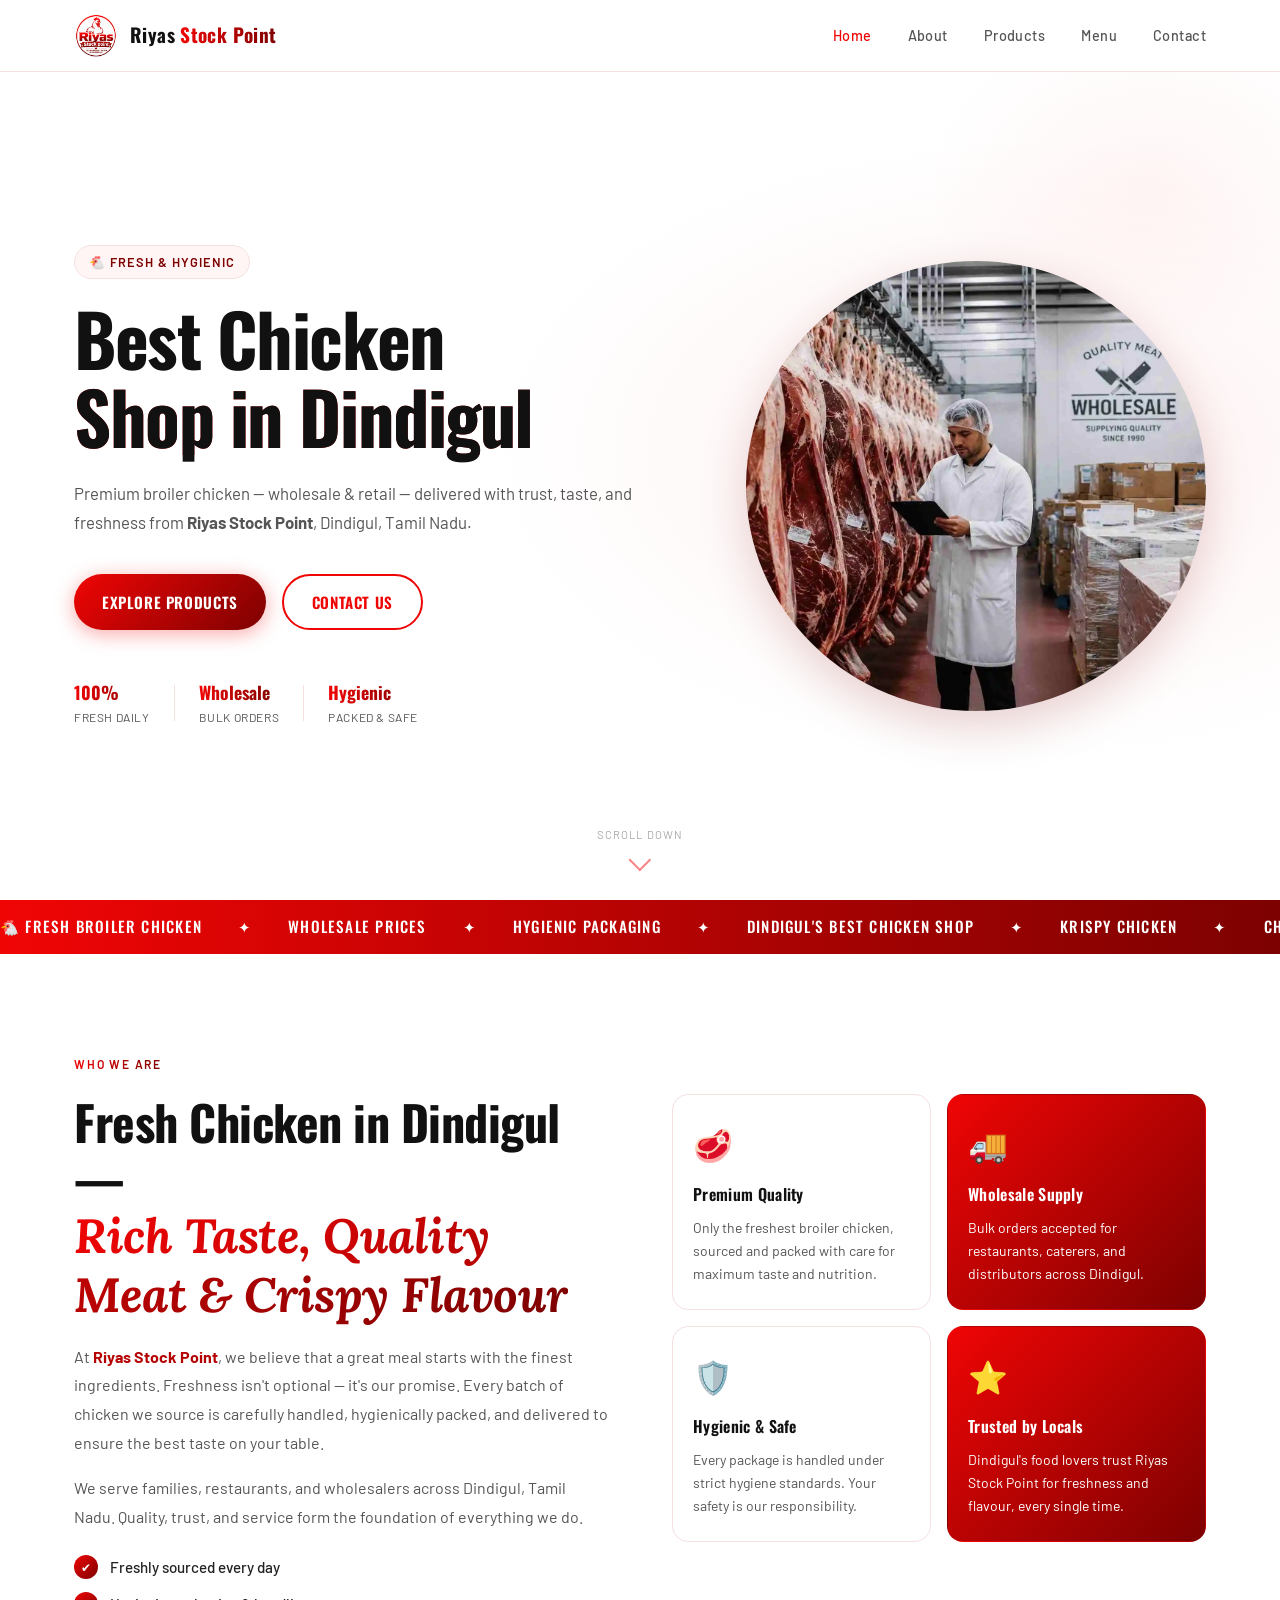
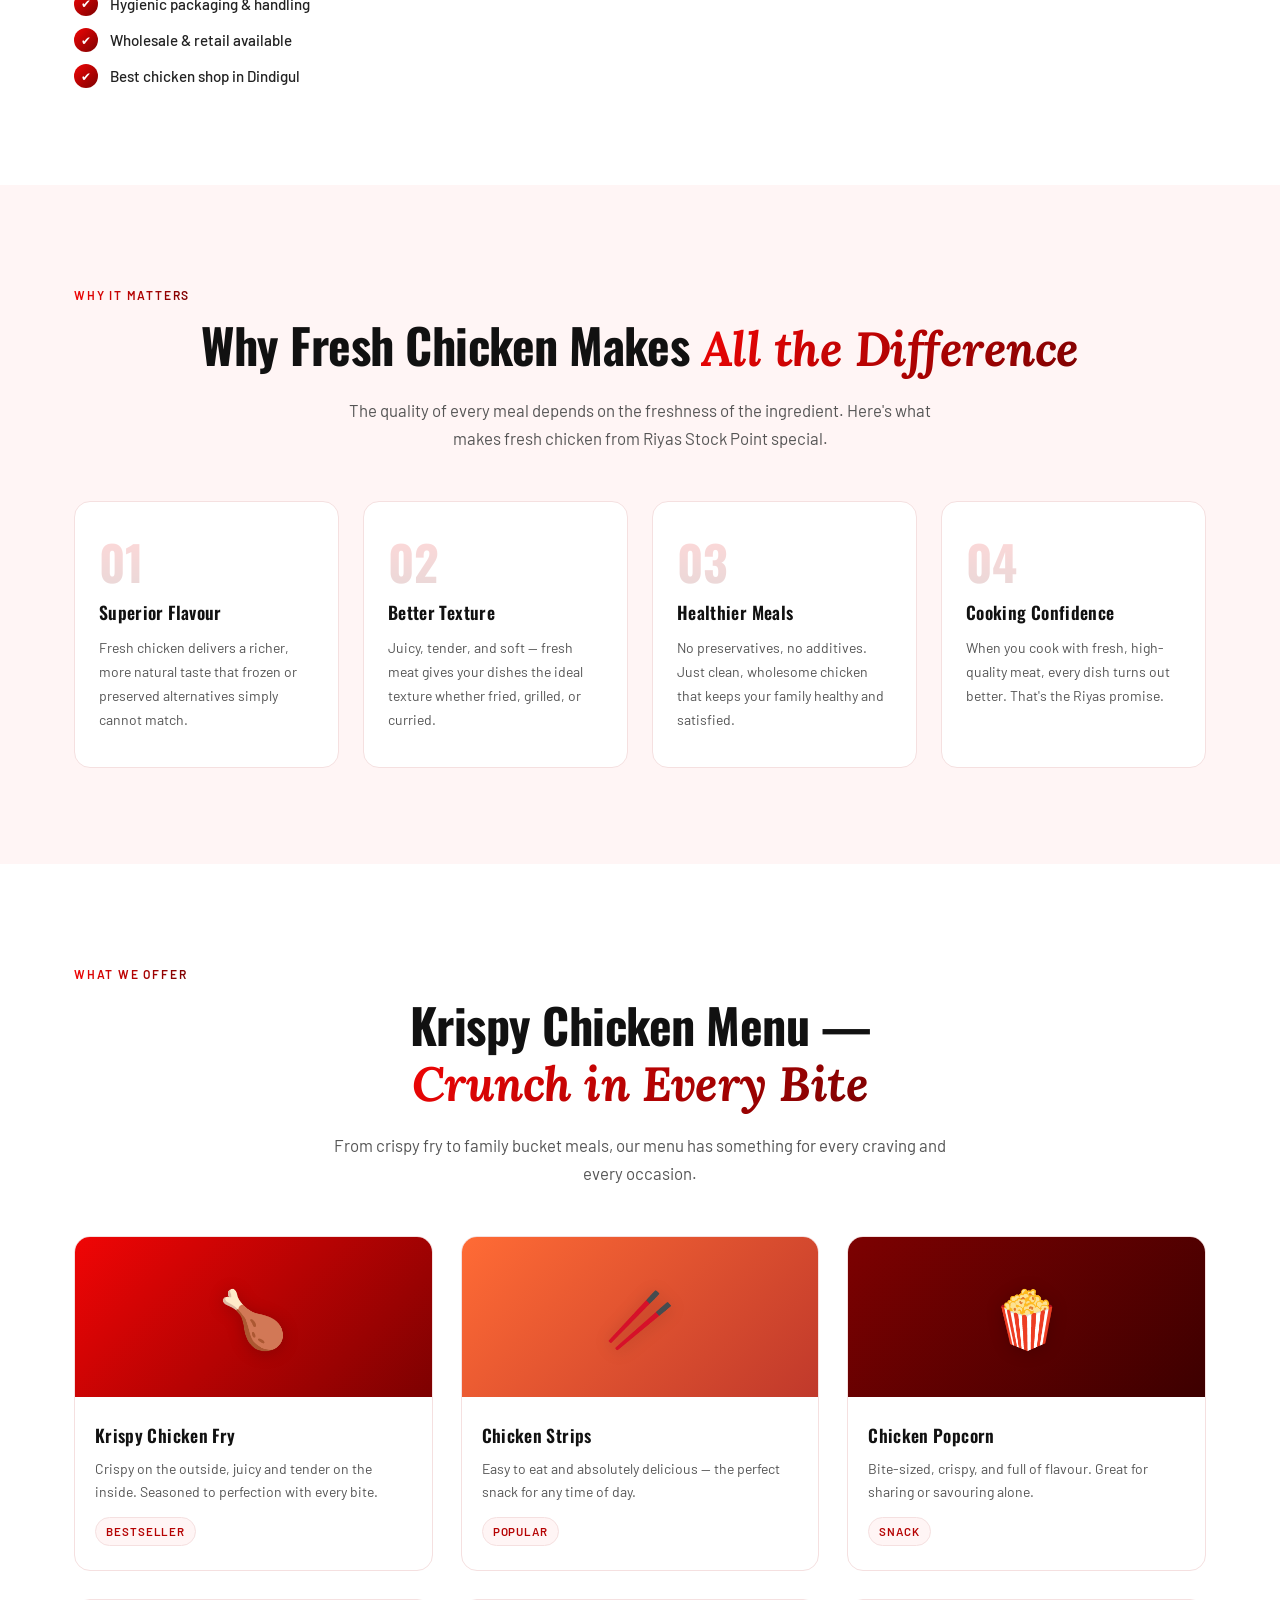
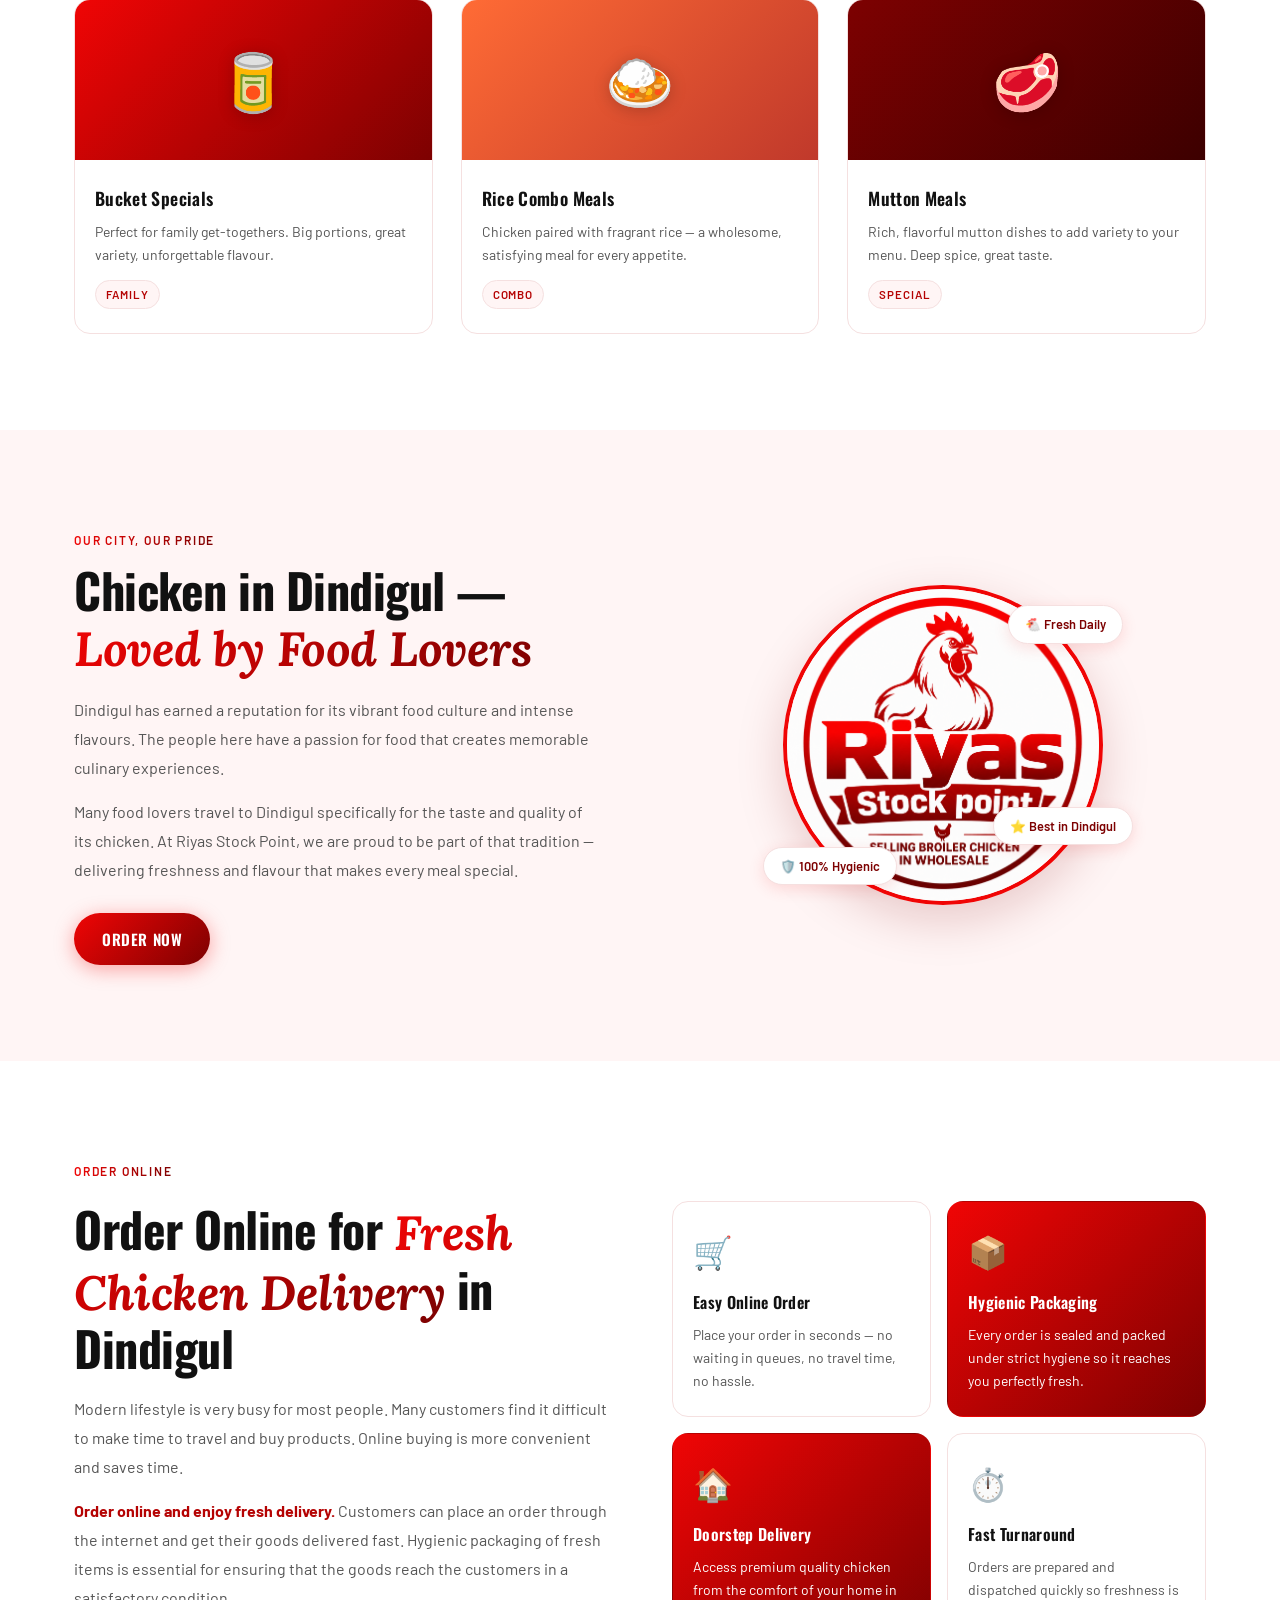
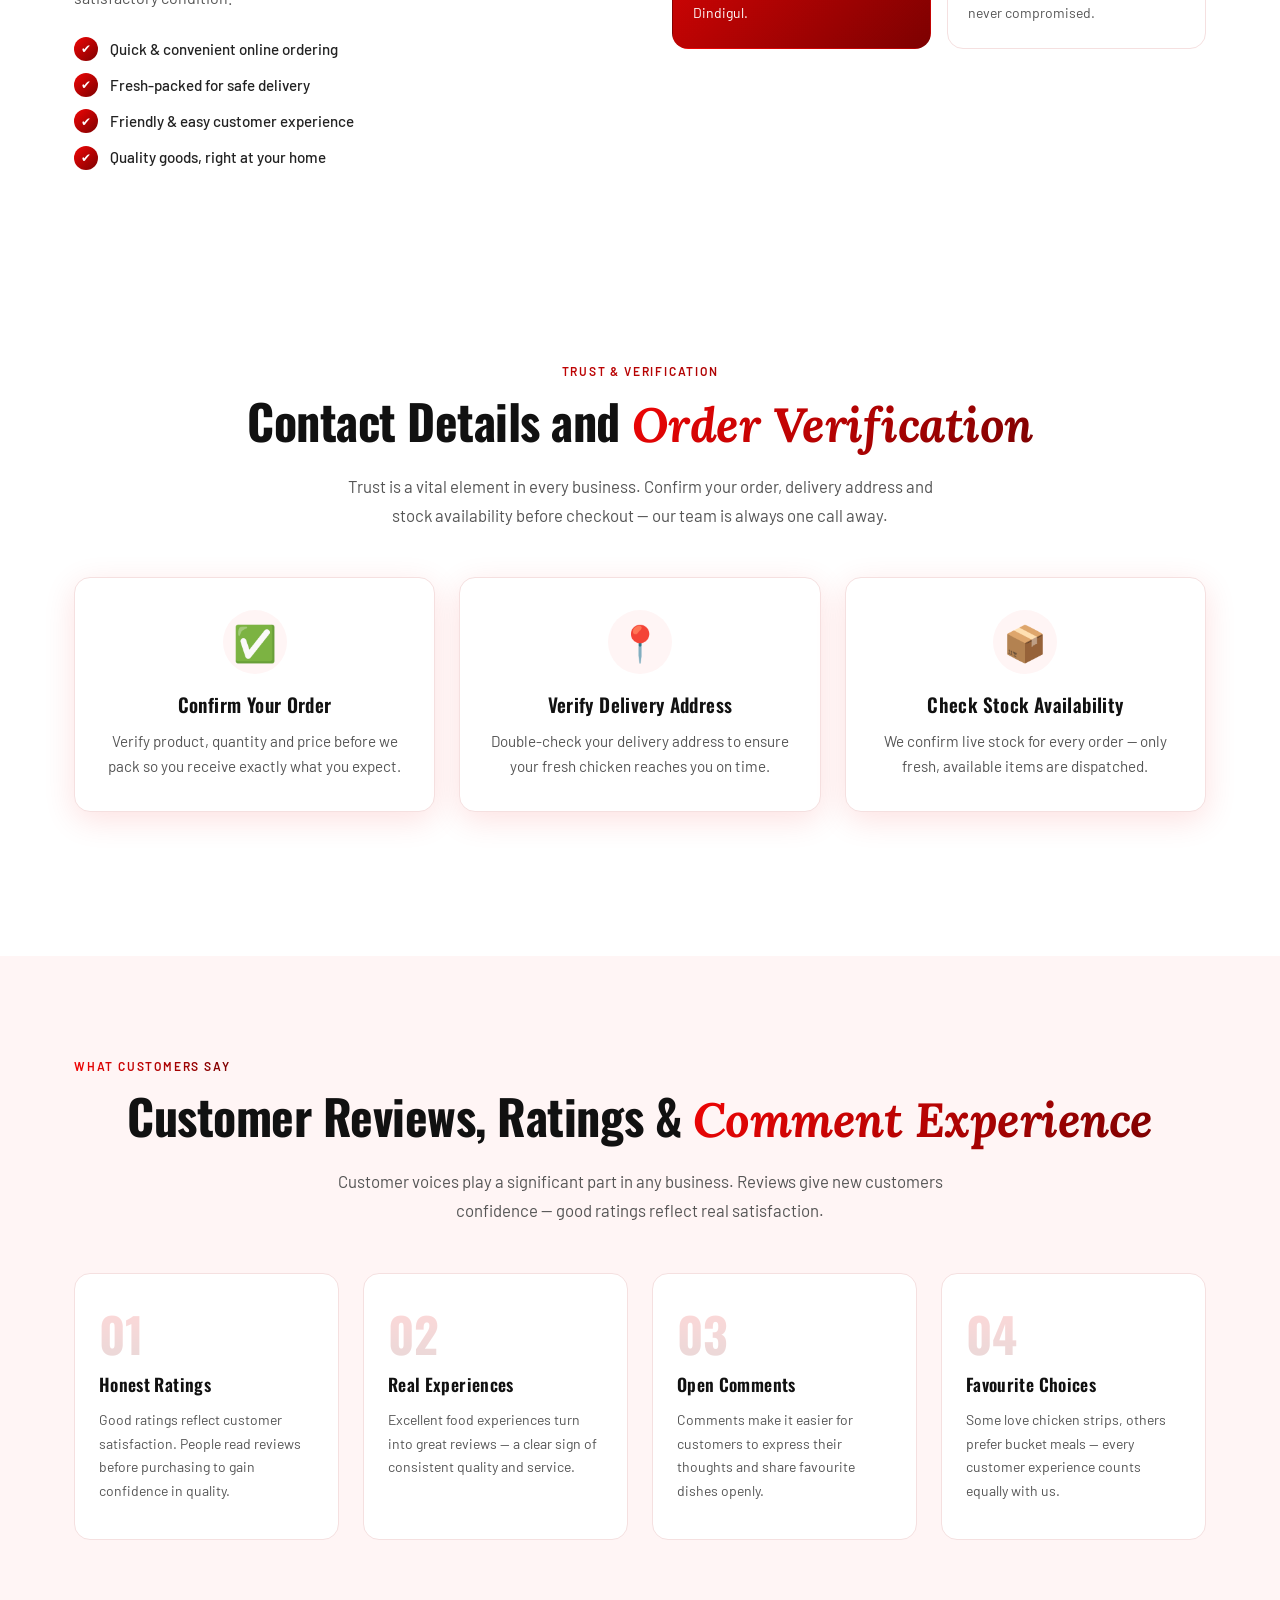
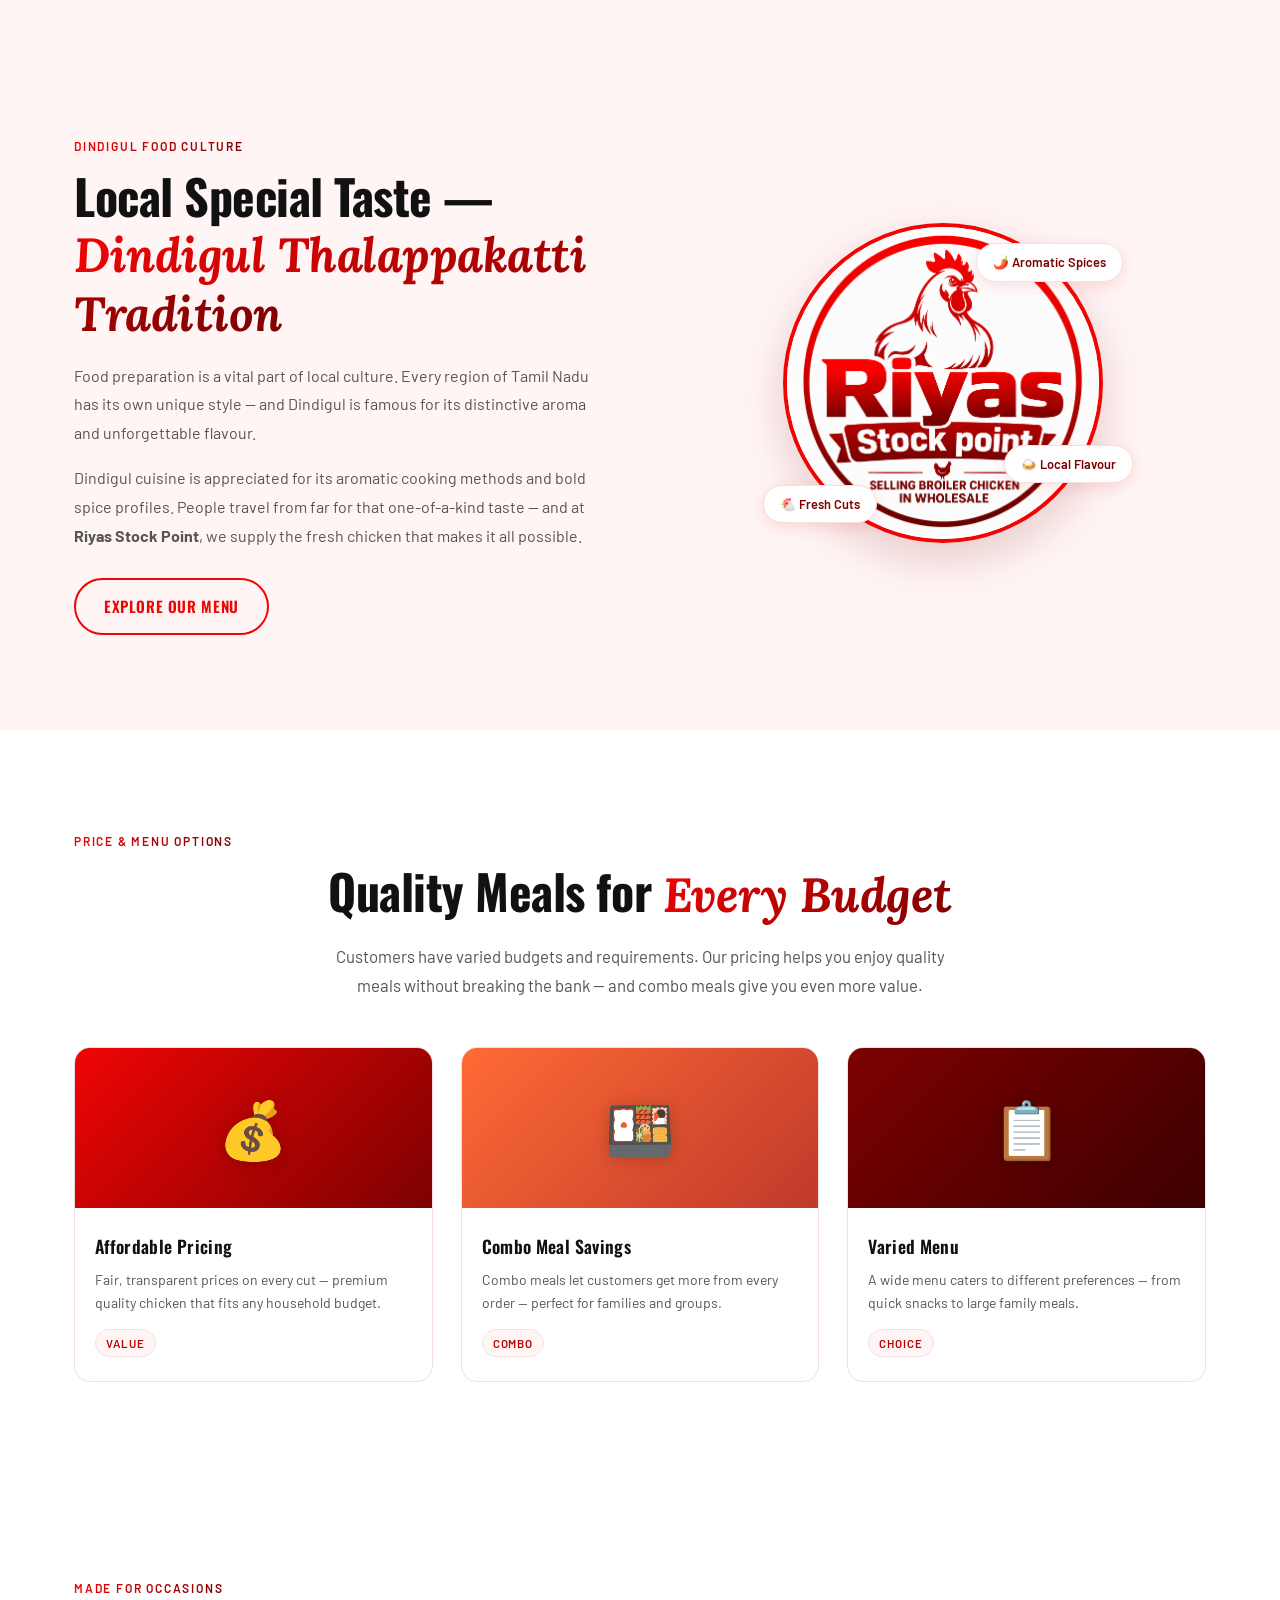
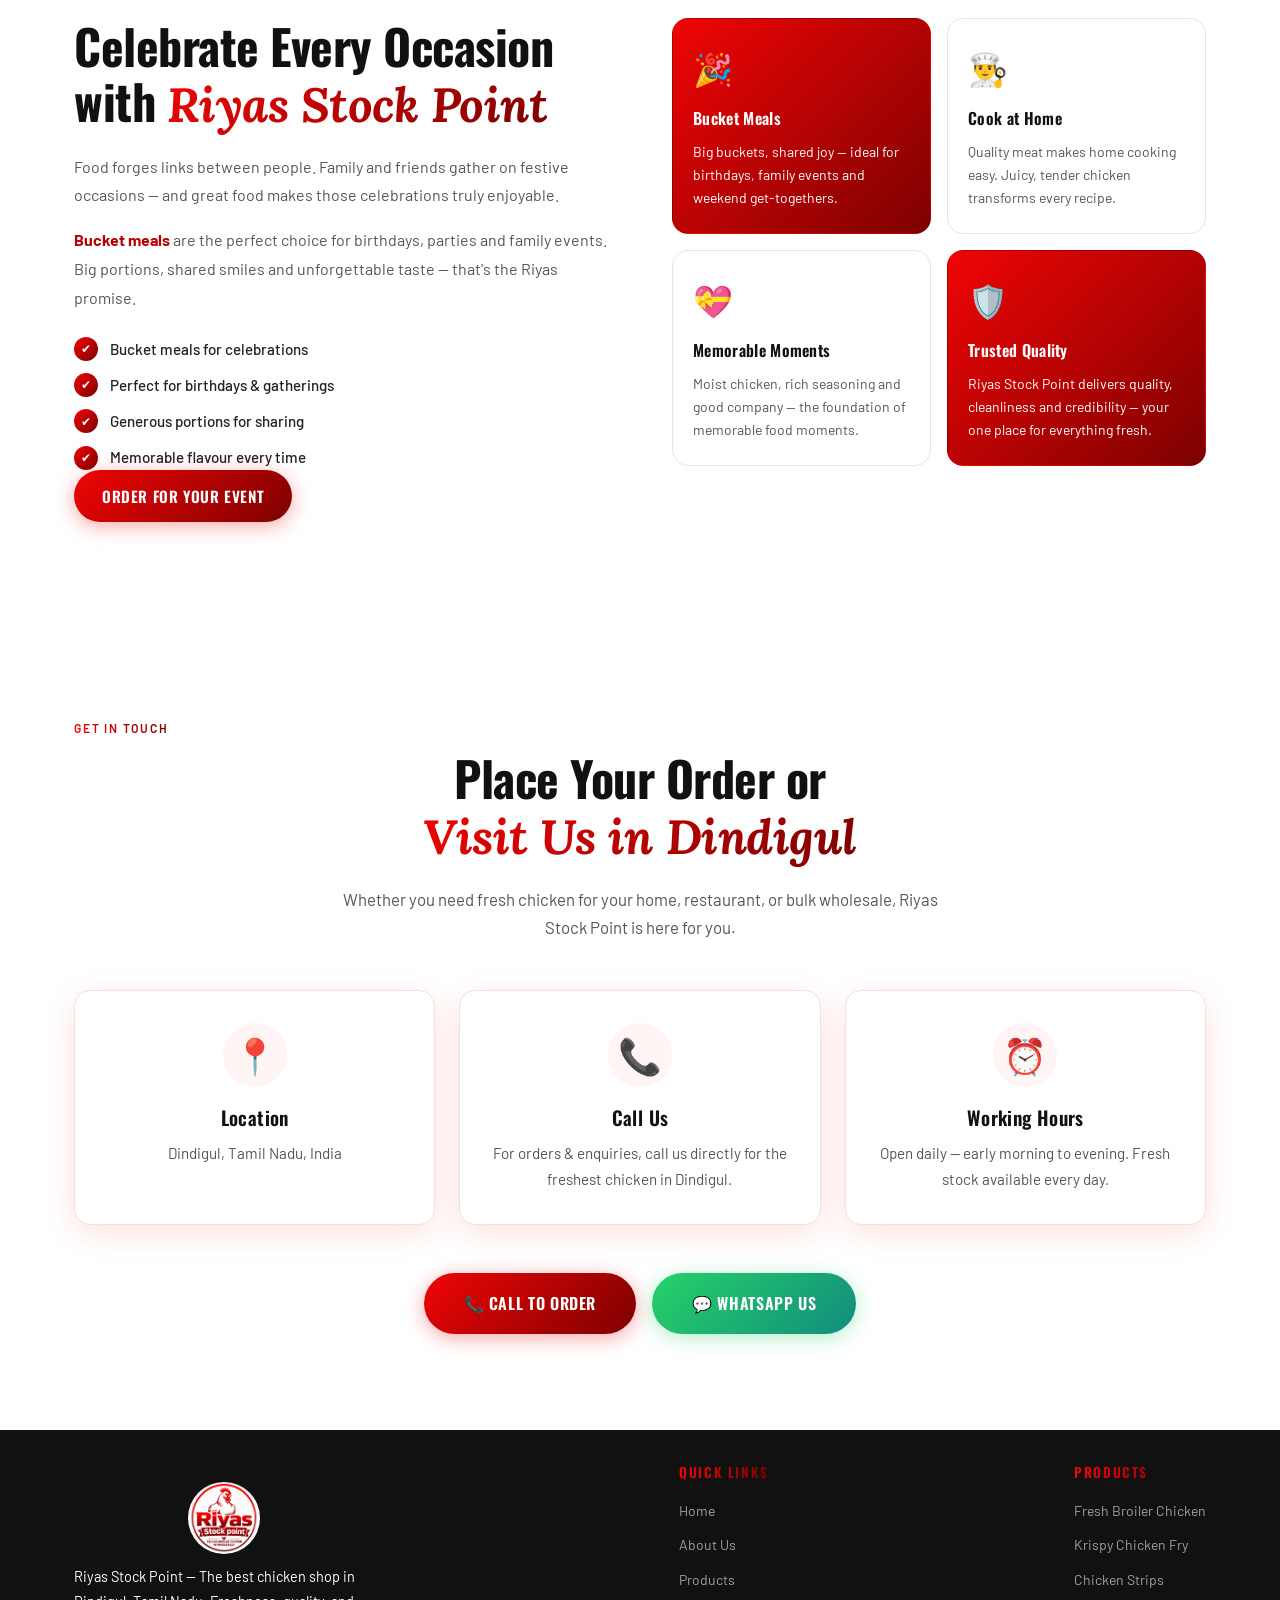
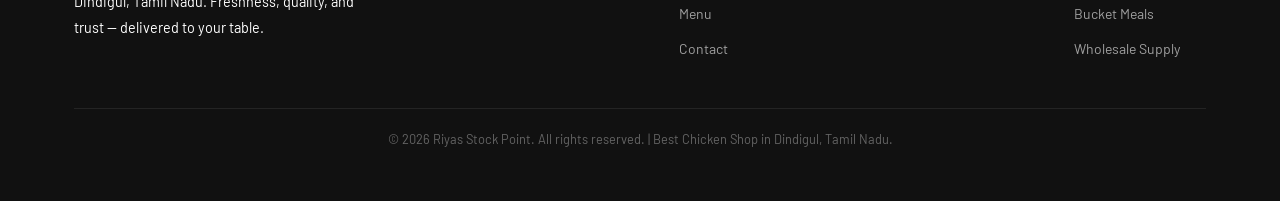
==== commit e16bd990: "Add files via upload" ====
--- a/index.html
+++ b/index.html
@@ -25,6 +25,7 @@
 
 <!-- External CSS -->
   <link rel="stylesheet" href="style.css" />
+  
 </head>
 <body>
  
--- a/style.css
+++ b/style.css
@@ -289,7 +289,7 @@
 .title-line.accent {
   background: var(--gradient);
   -webkit-background-clip: text;
-  -webkit-text-fill-color:#ffffff ;
+  -webkit-text-fill-color:#black ;
   background-clip: text;
   animation-delay: 0.2s;
 }
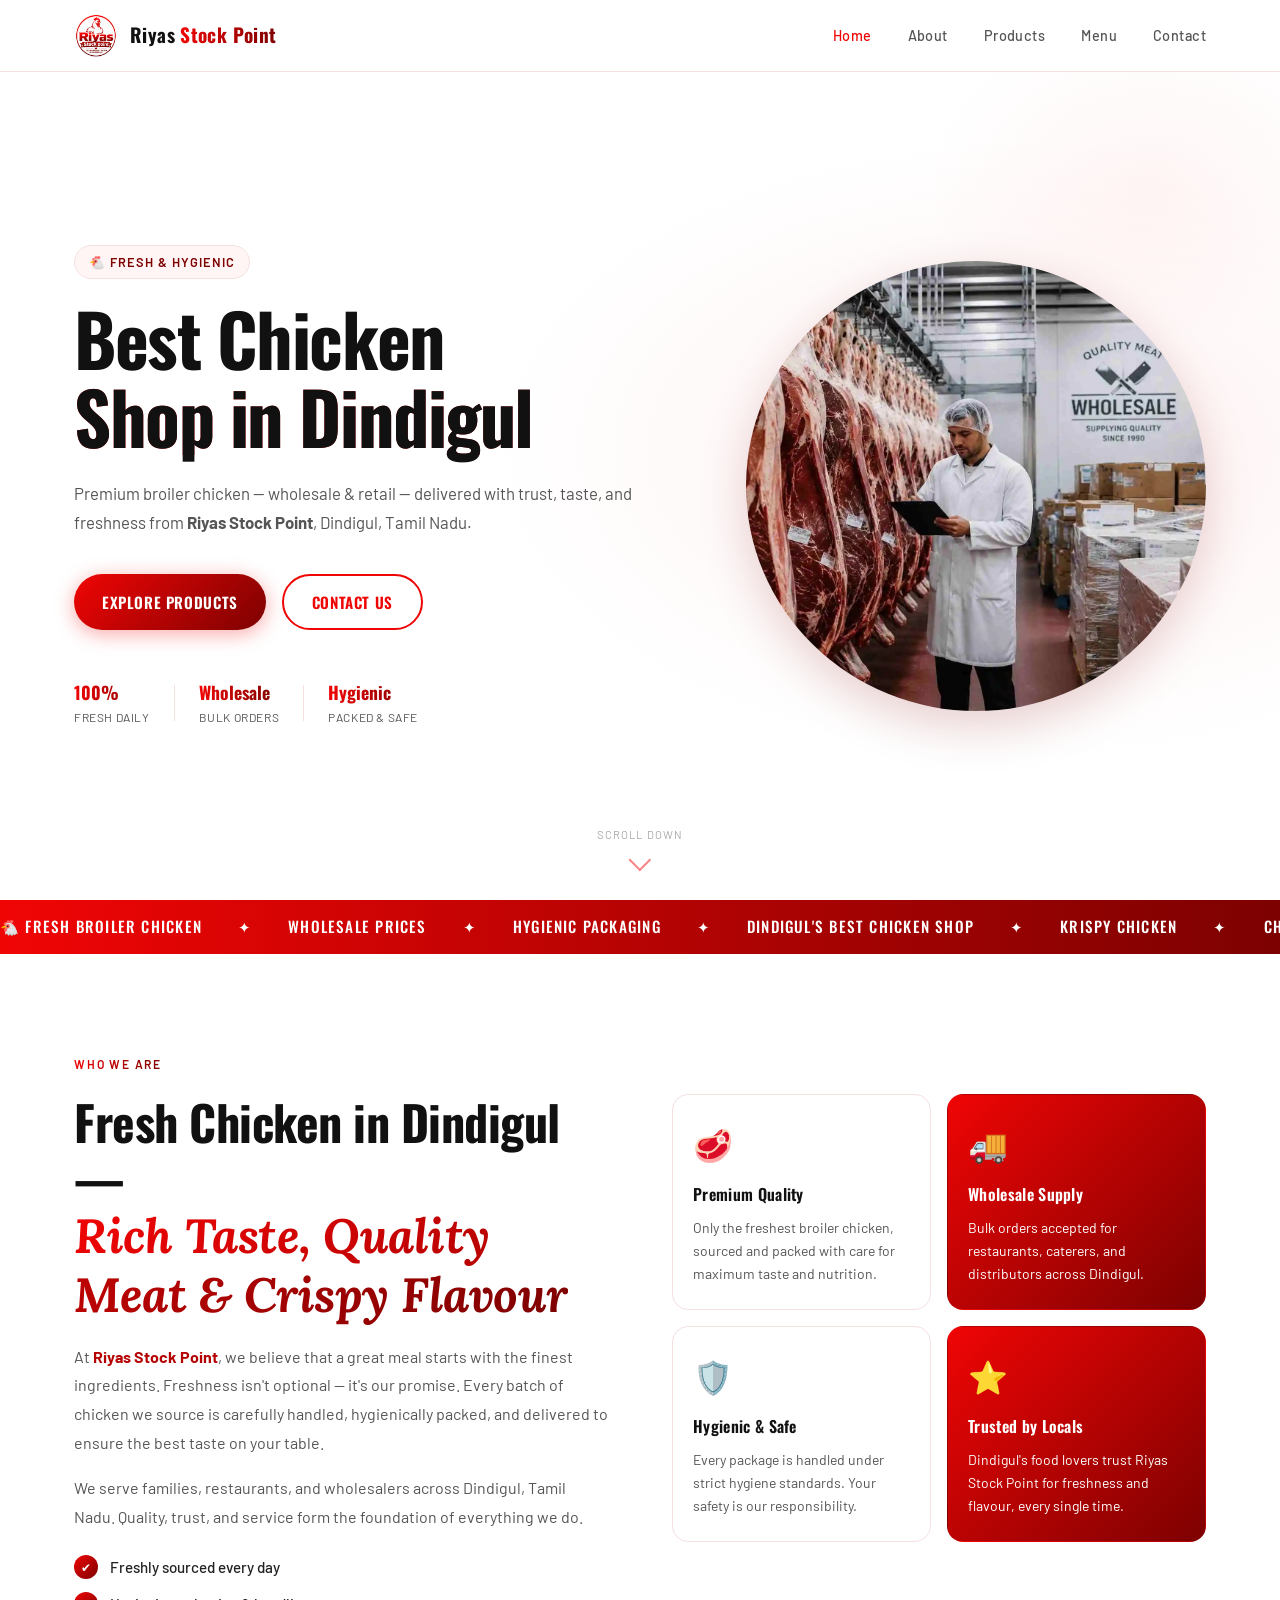
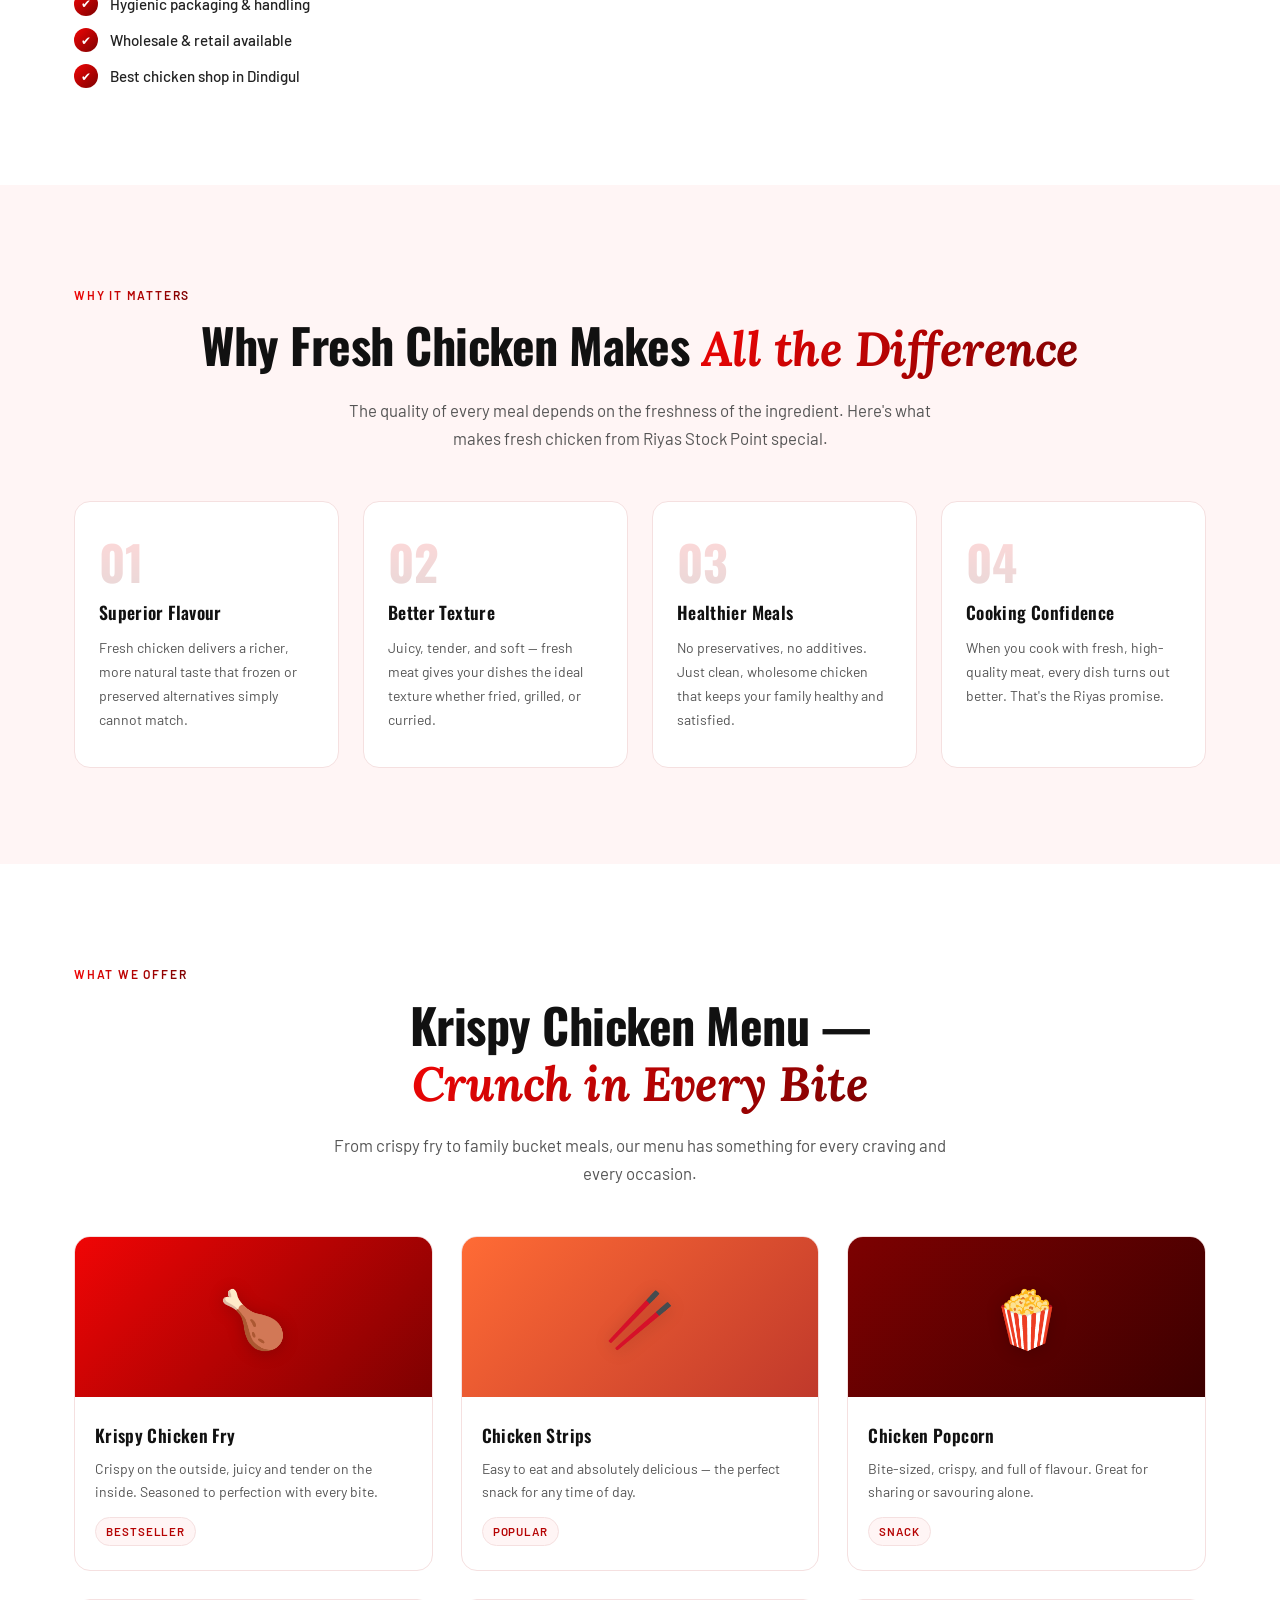
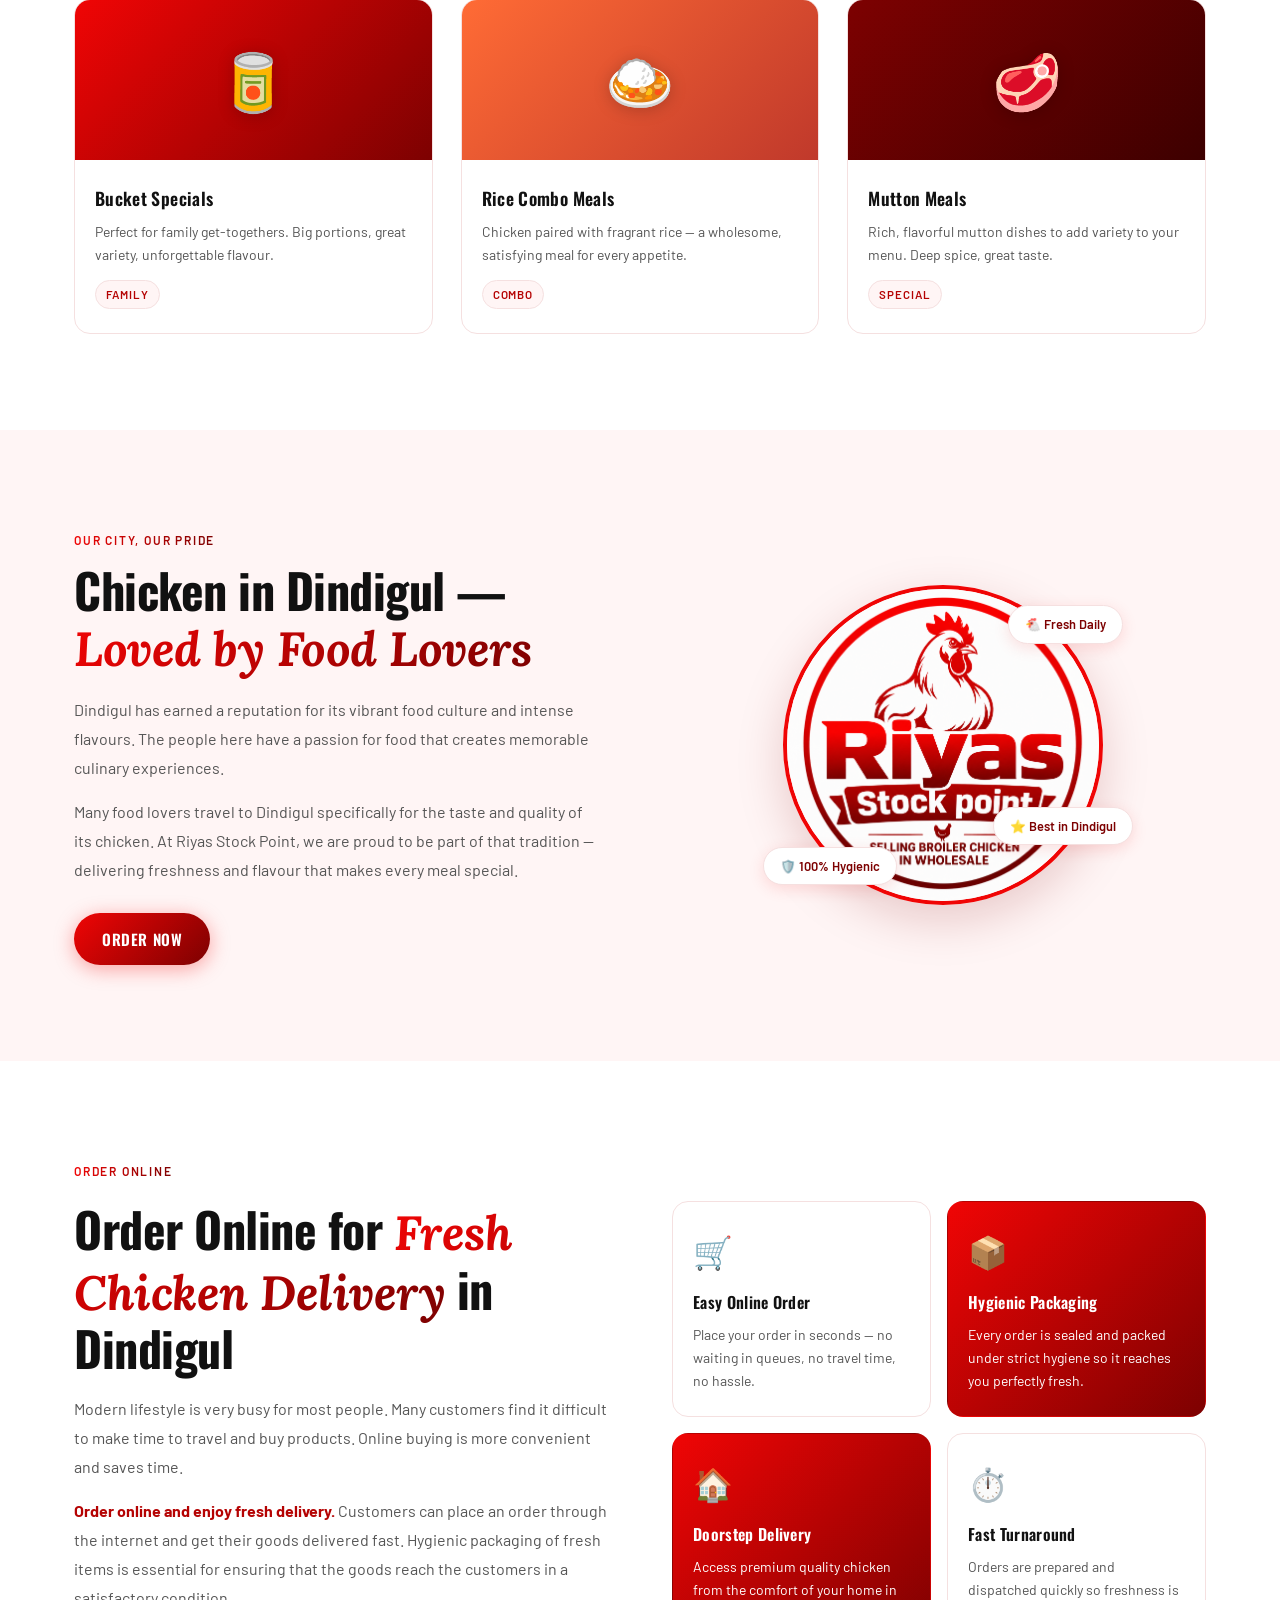
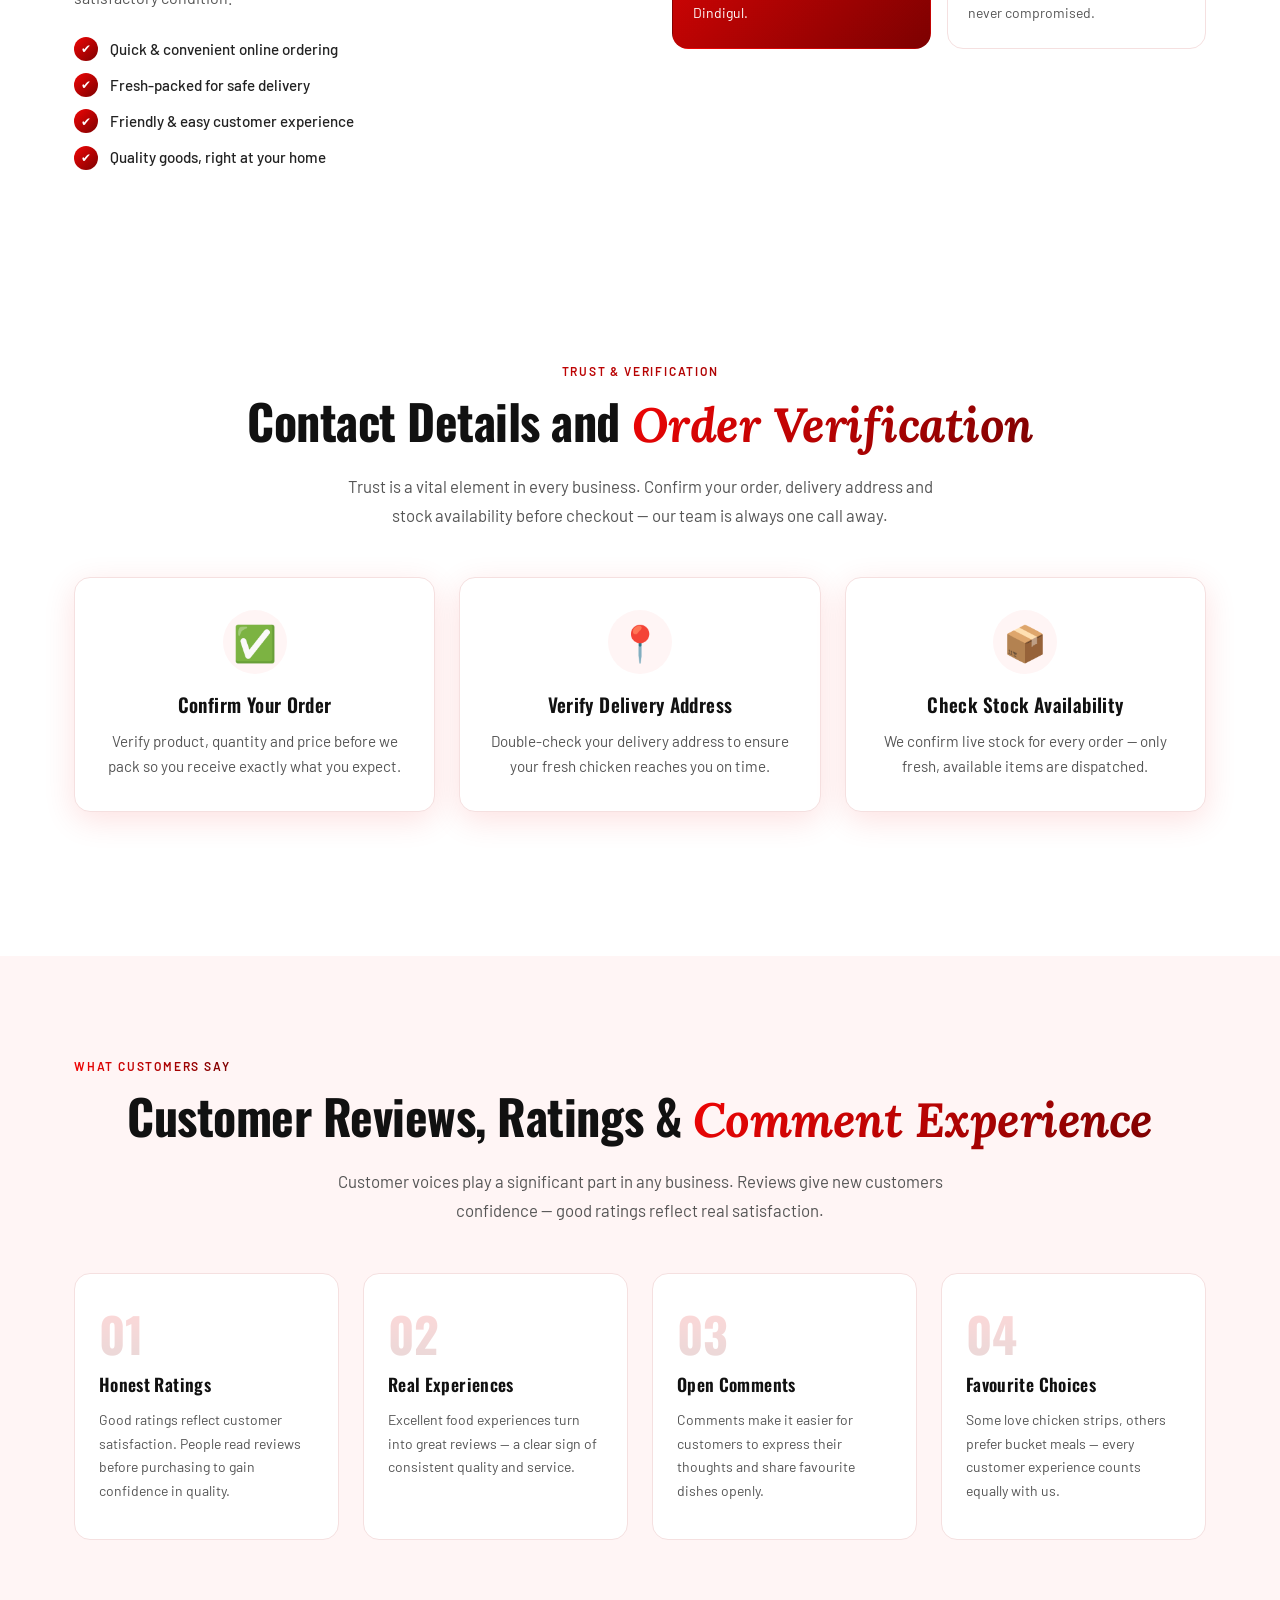
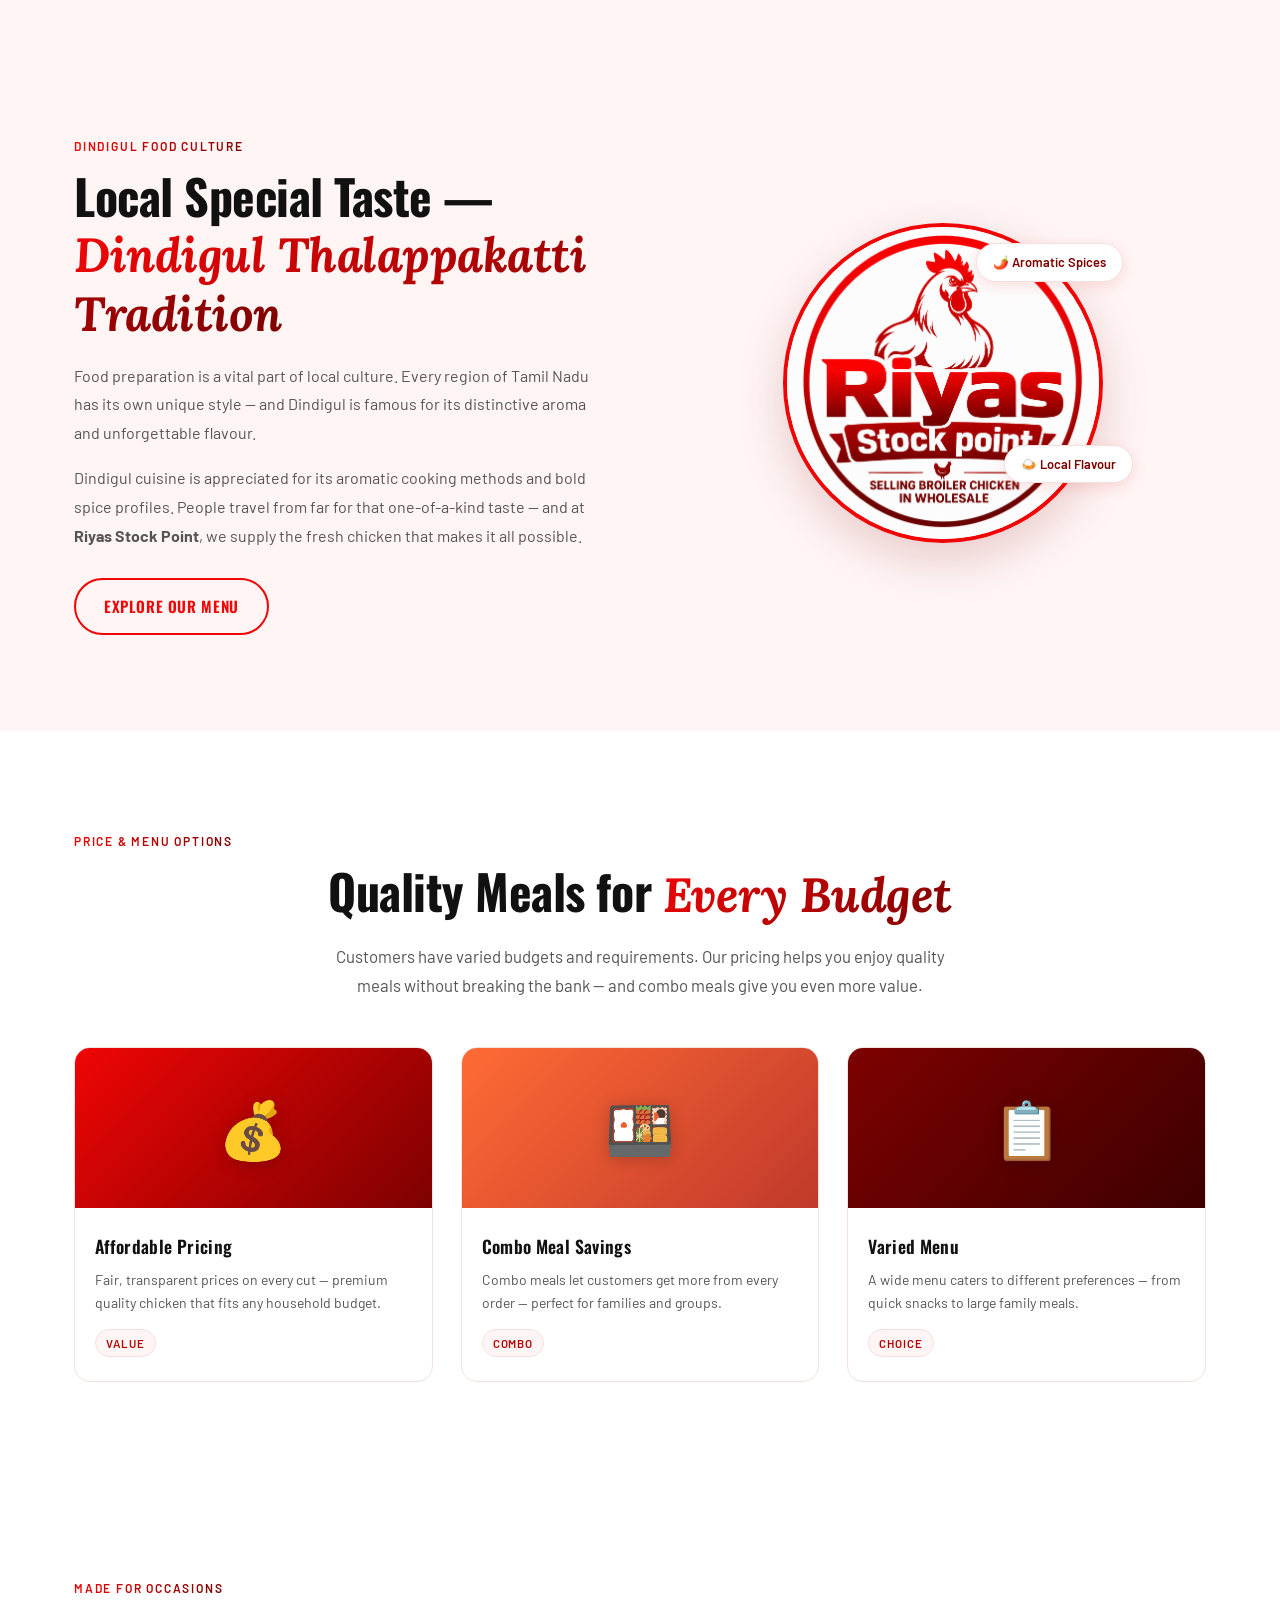
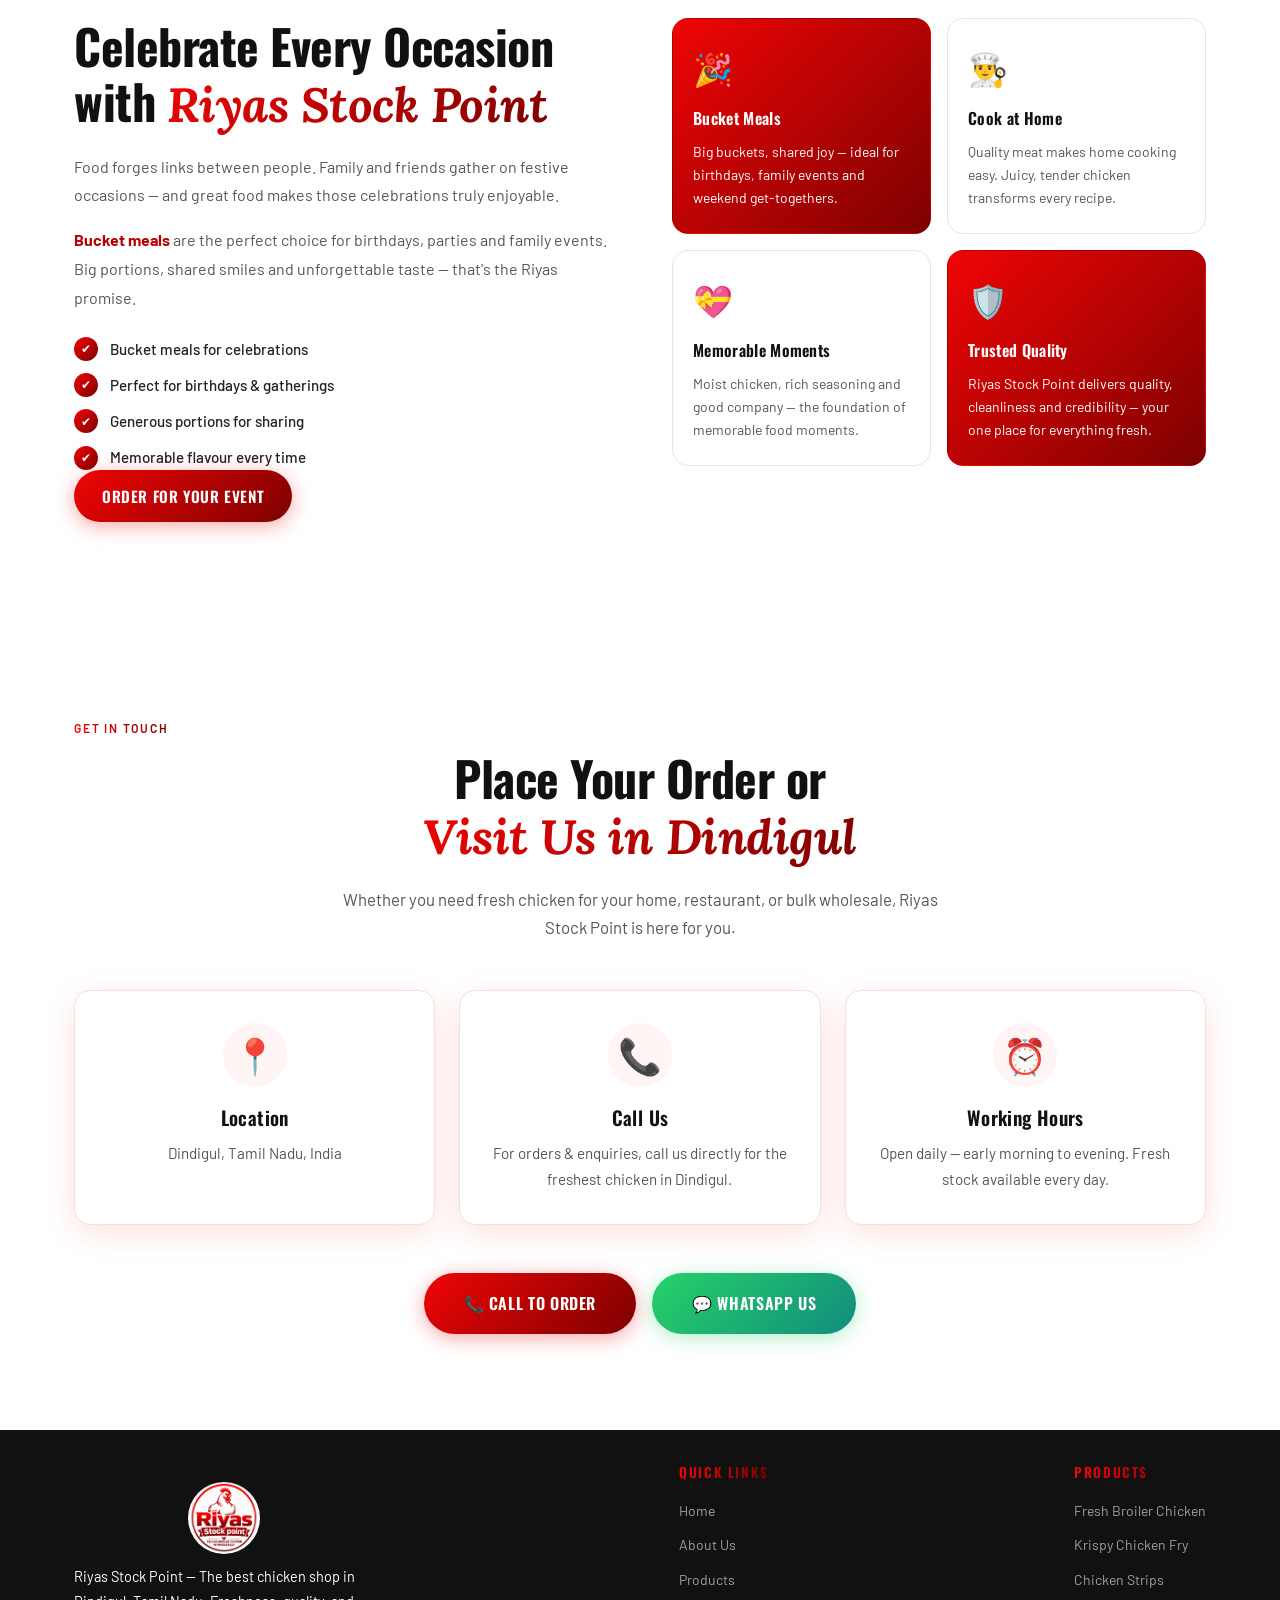
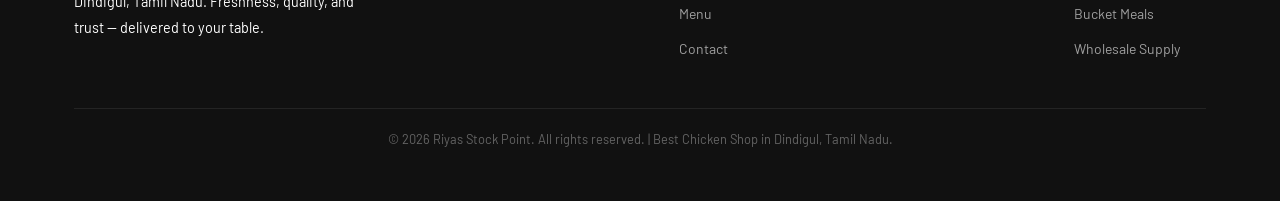
==== commit 6fd07ed8: "Add files via upload" ====
--- a/index.html
+++ b/index.html
@@ -2,6 +2,7 @@
 <html lang="en">
 <head>
   <meta charset="UTF-8" />
+  <meta name="google-site-verification" content="aFVJyldEuWPCr5tUGhrmb2Wn0_8s6QJyFNj2YDzaegE" />
   <meta  name="viewport" content="width=device-width, initial-scale=1.0" />
   <title>Best Chicken Shop in Dindigul | Riyas Stock Point – Order</title>
   <meta name="description" content="Looking for the best chicken shop in Dindigul? Riyas Stock Point offers fresh chicken, quality meat, and reliable service. Order today!">  <meta name="keywords" content="best chicken shop in dindigul, fresh chicken dindigul, broiler chicken wholesale, Riyas Stock Point" />
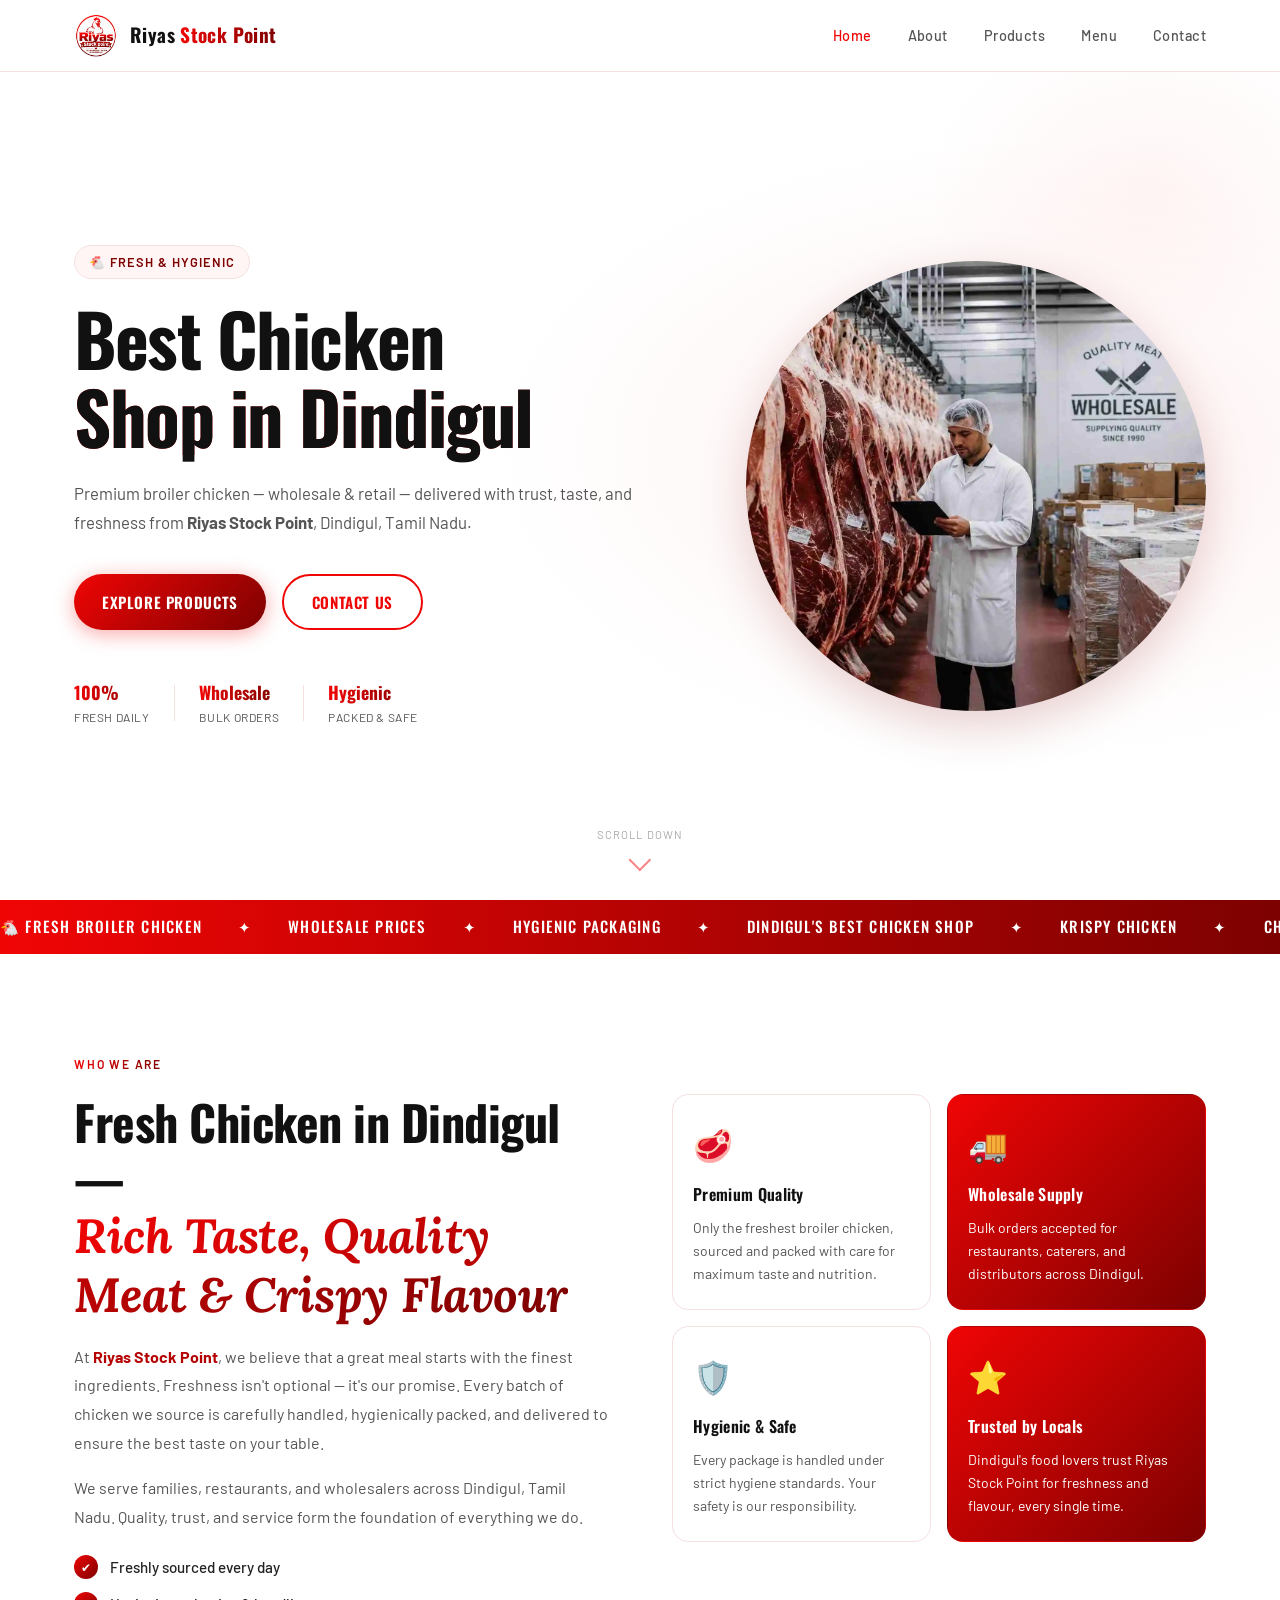
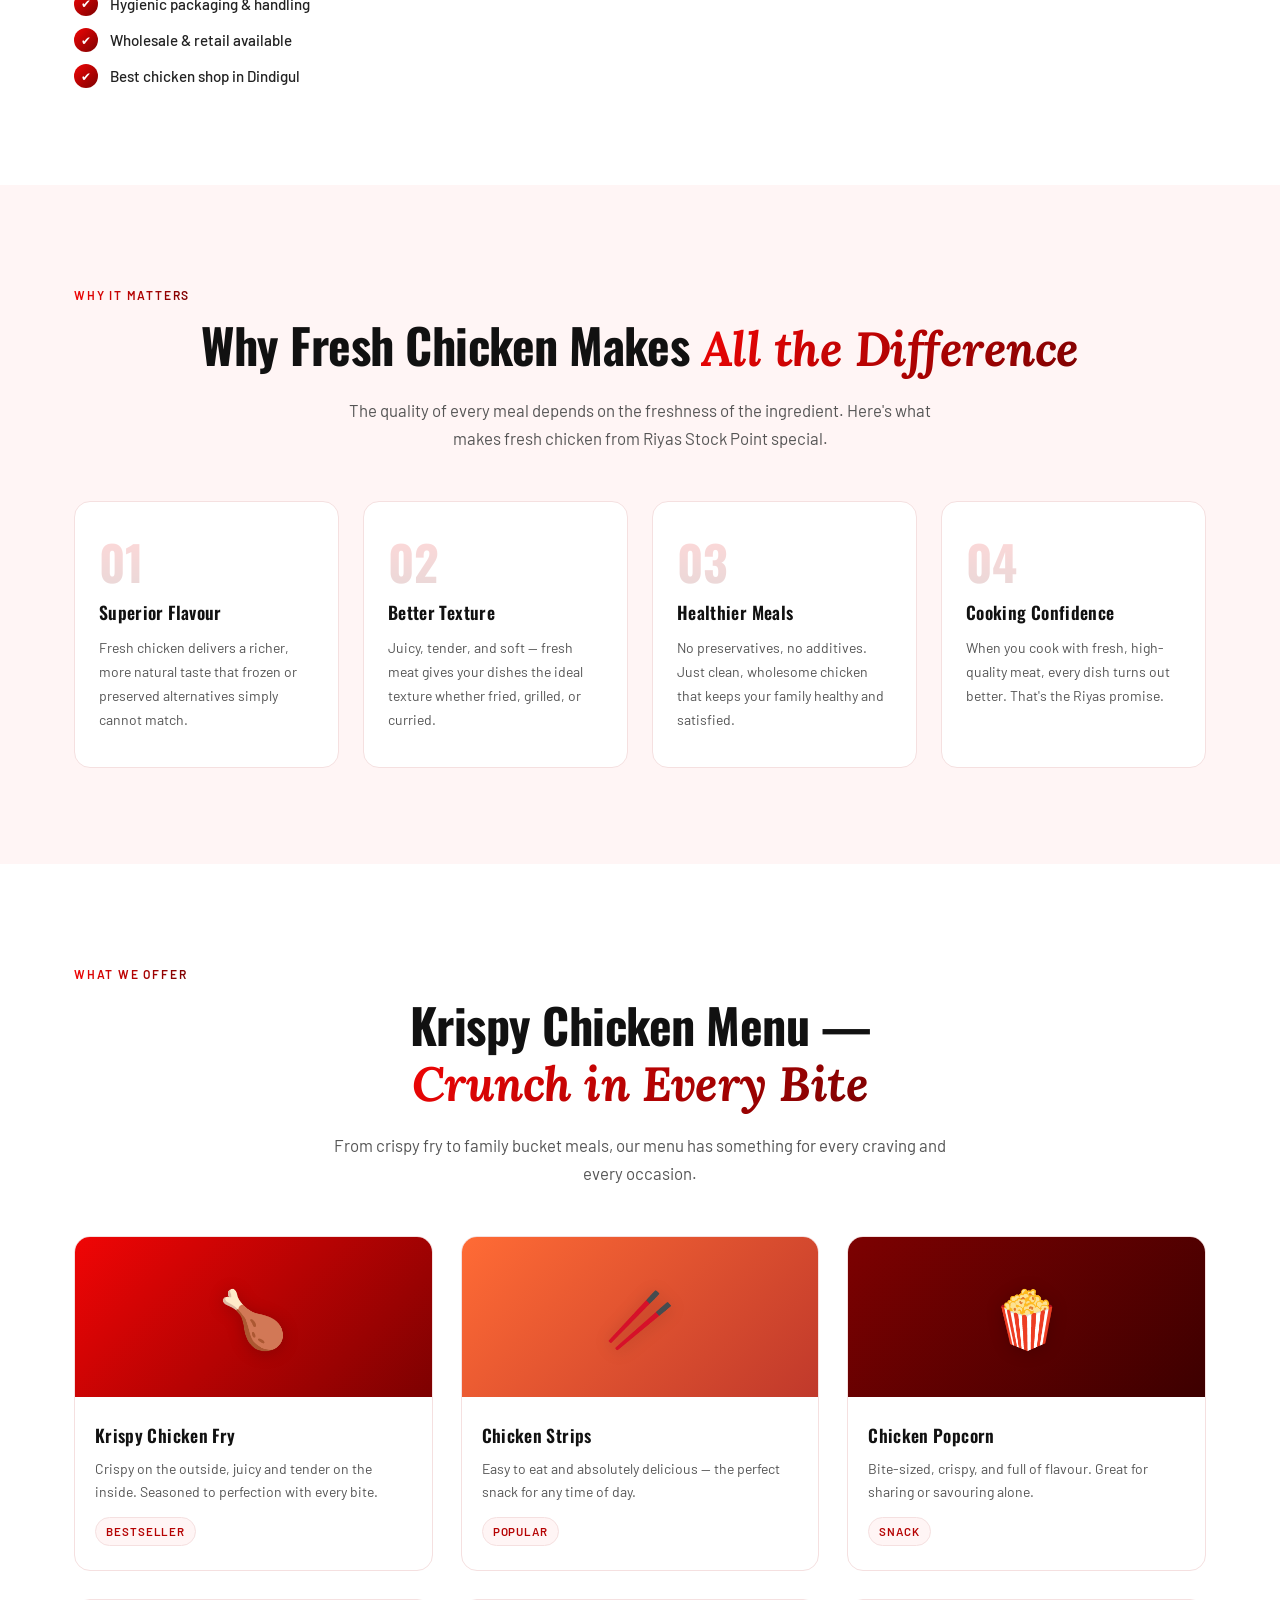
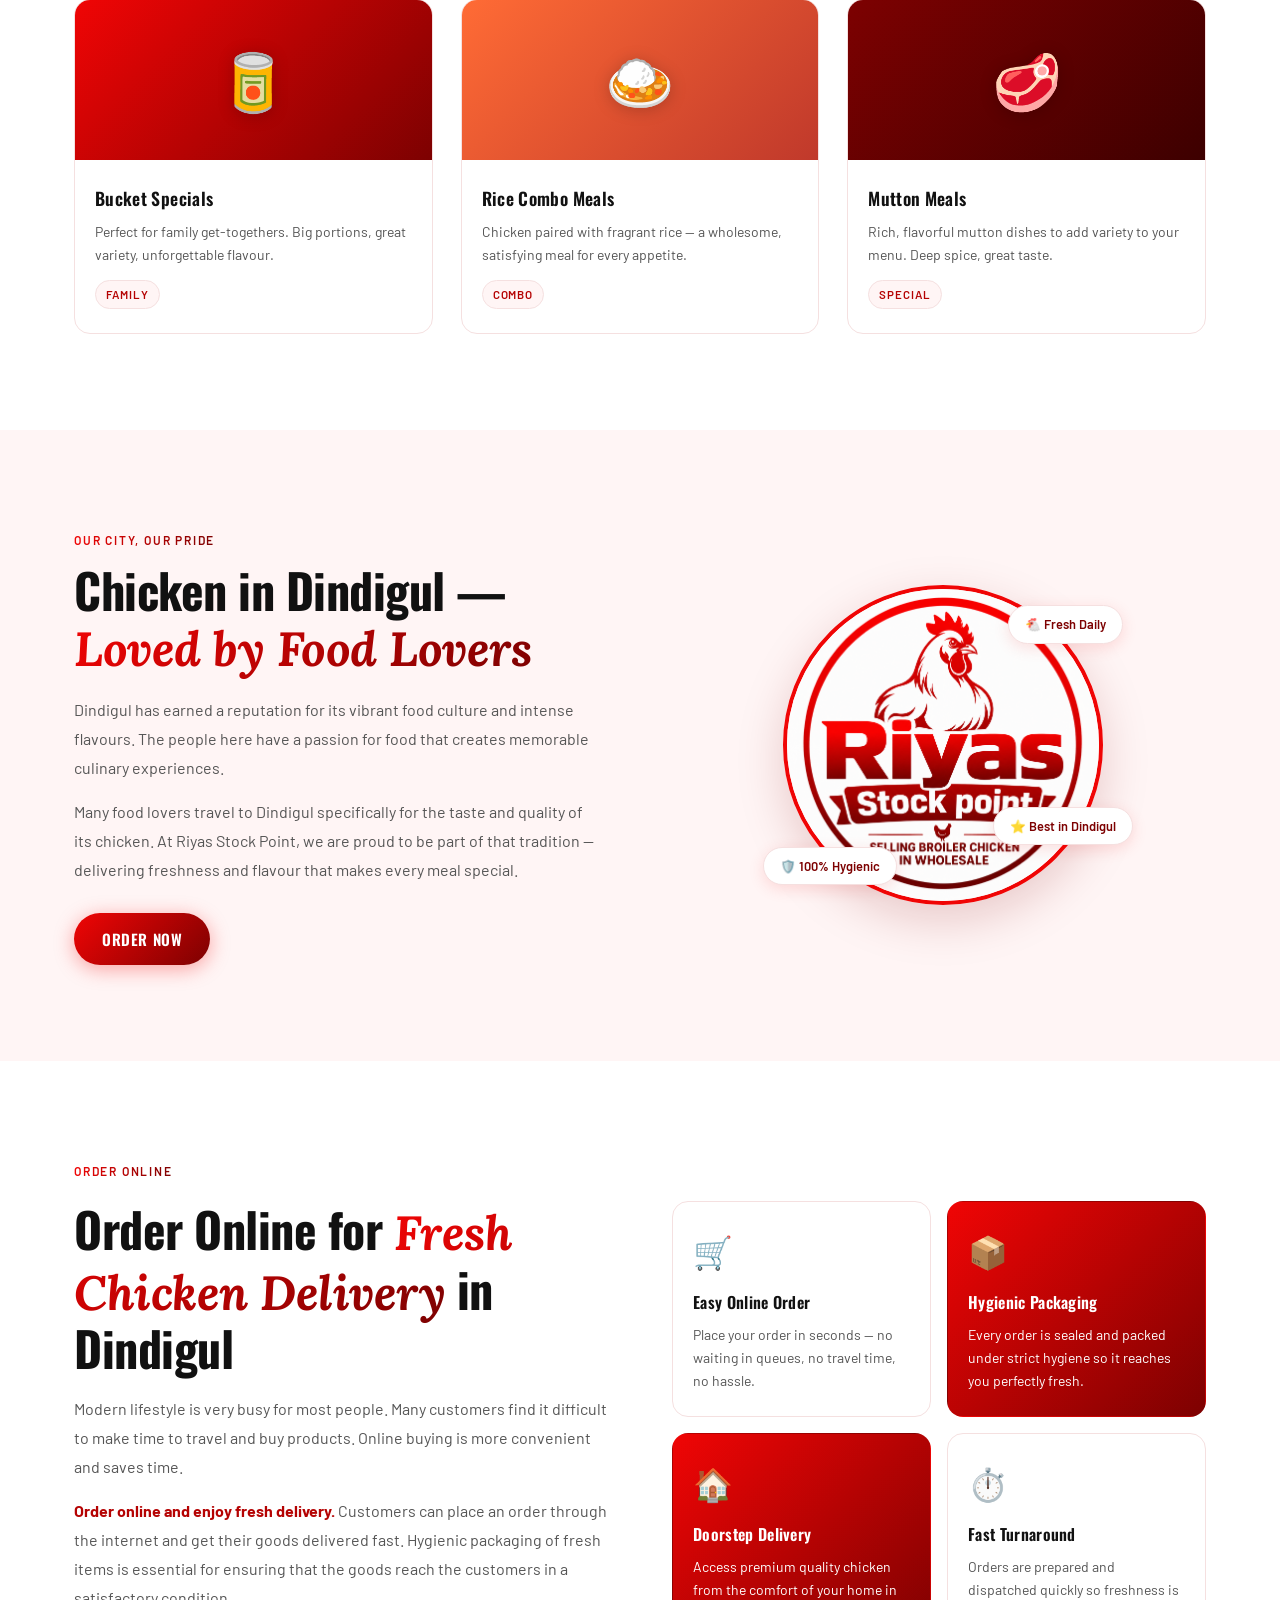
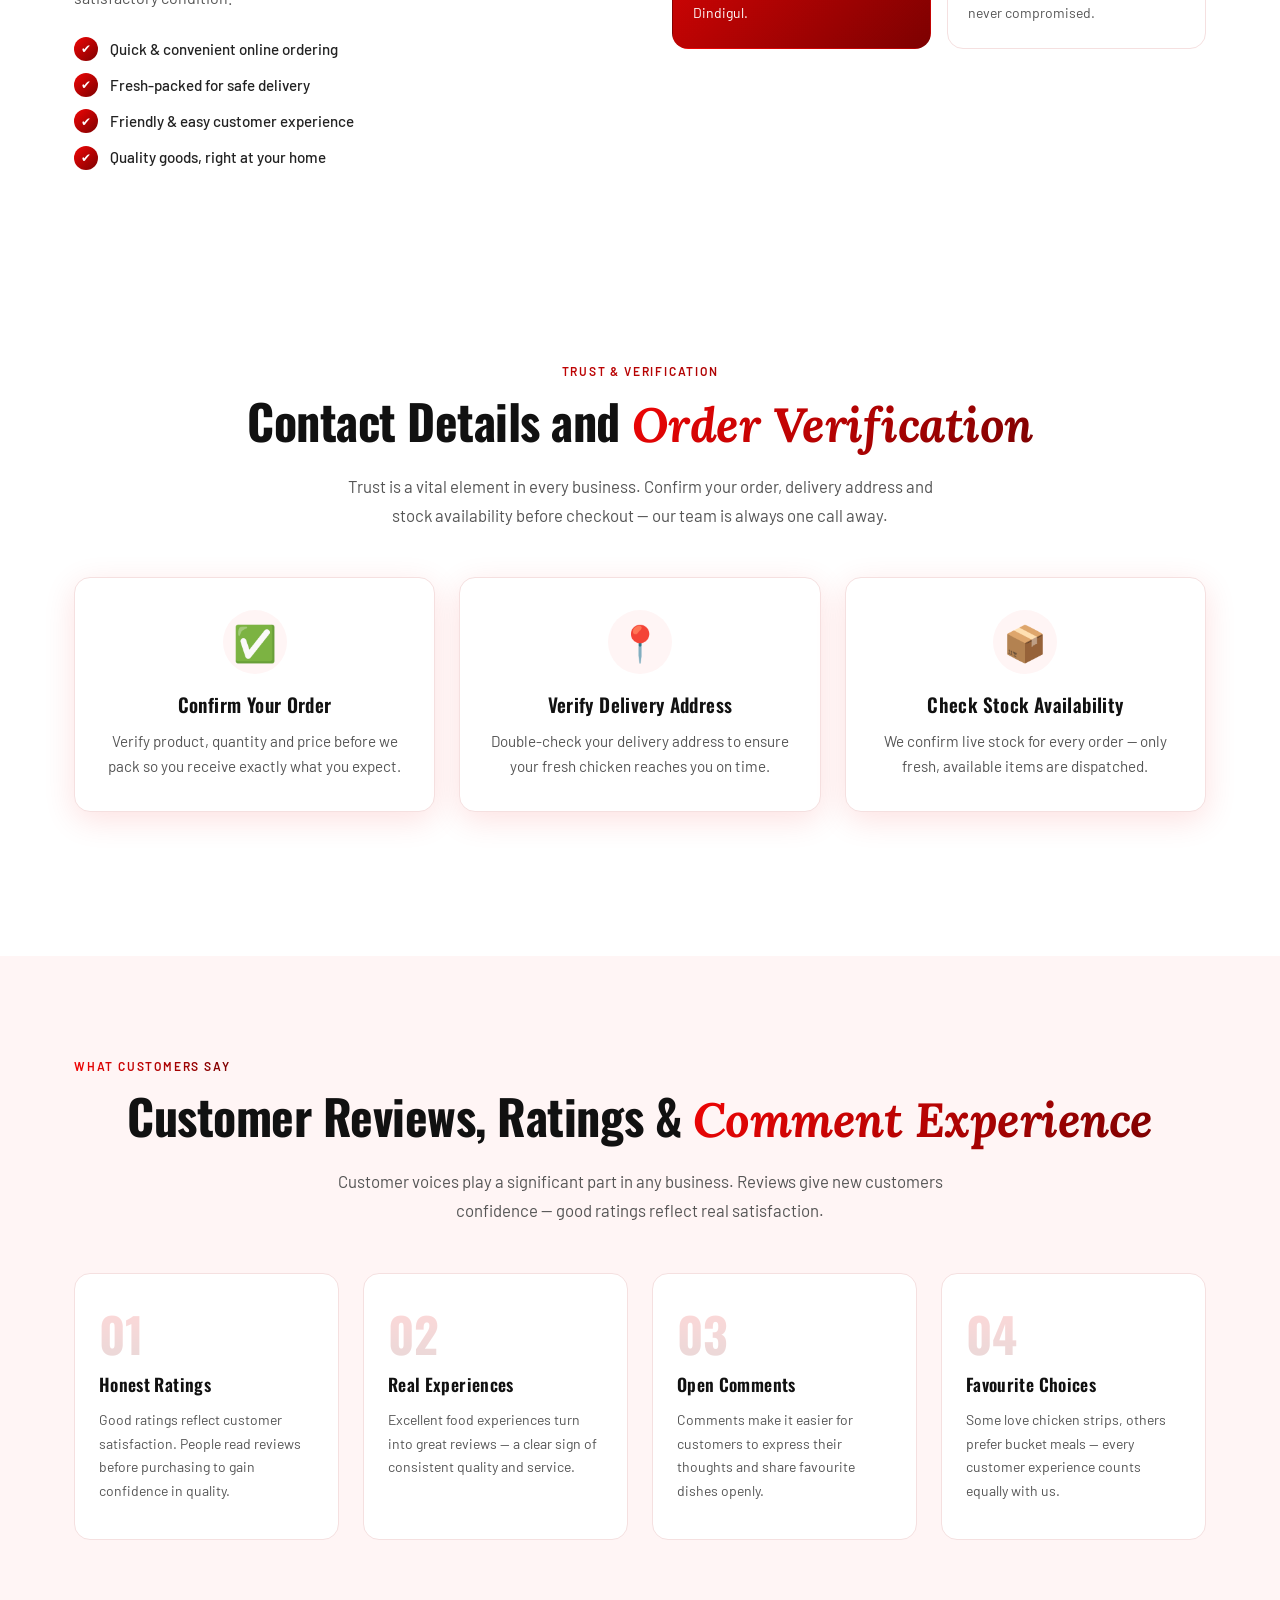
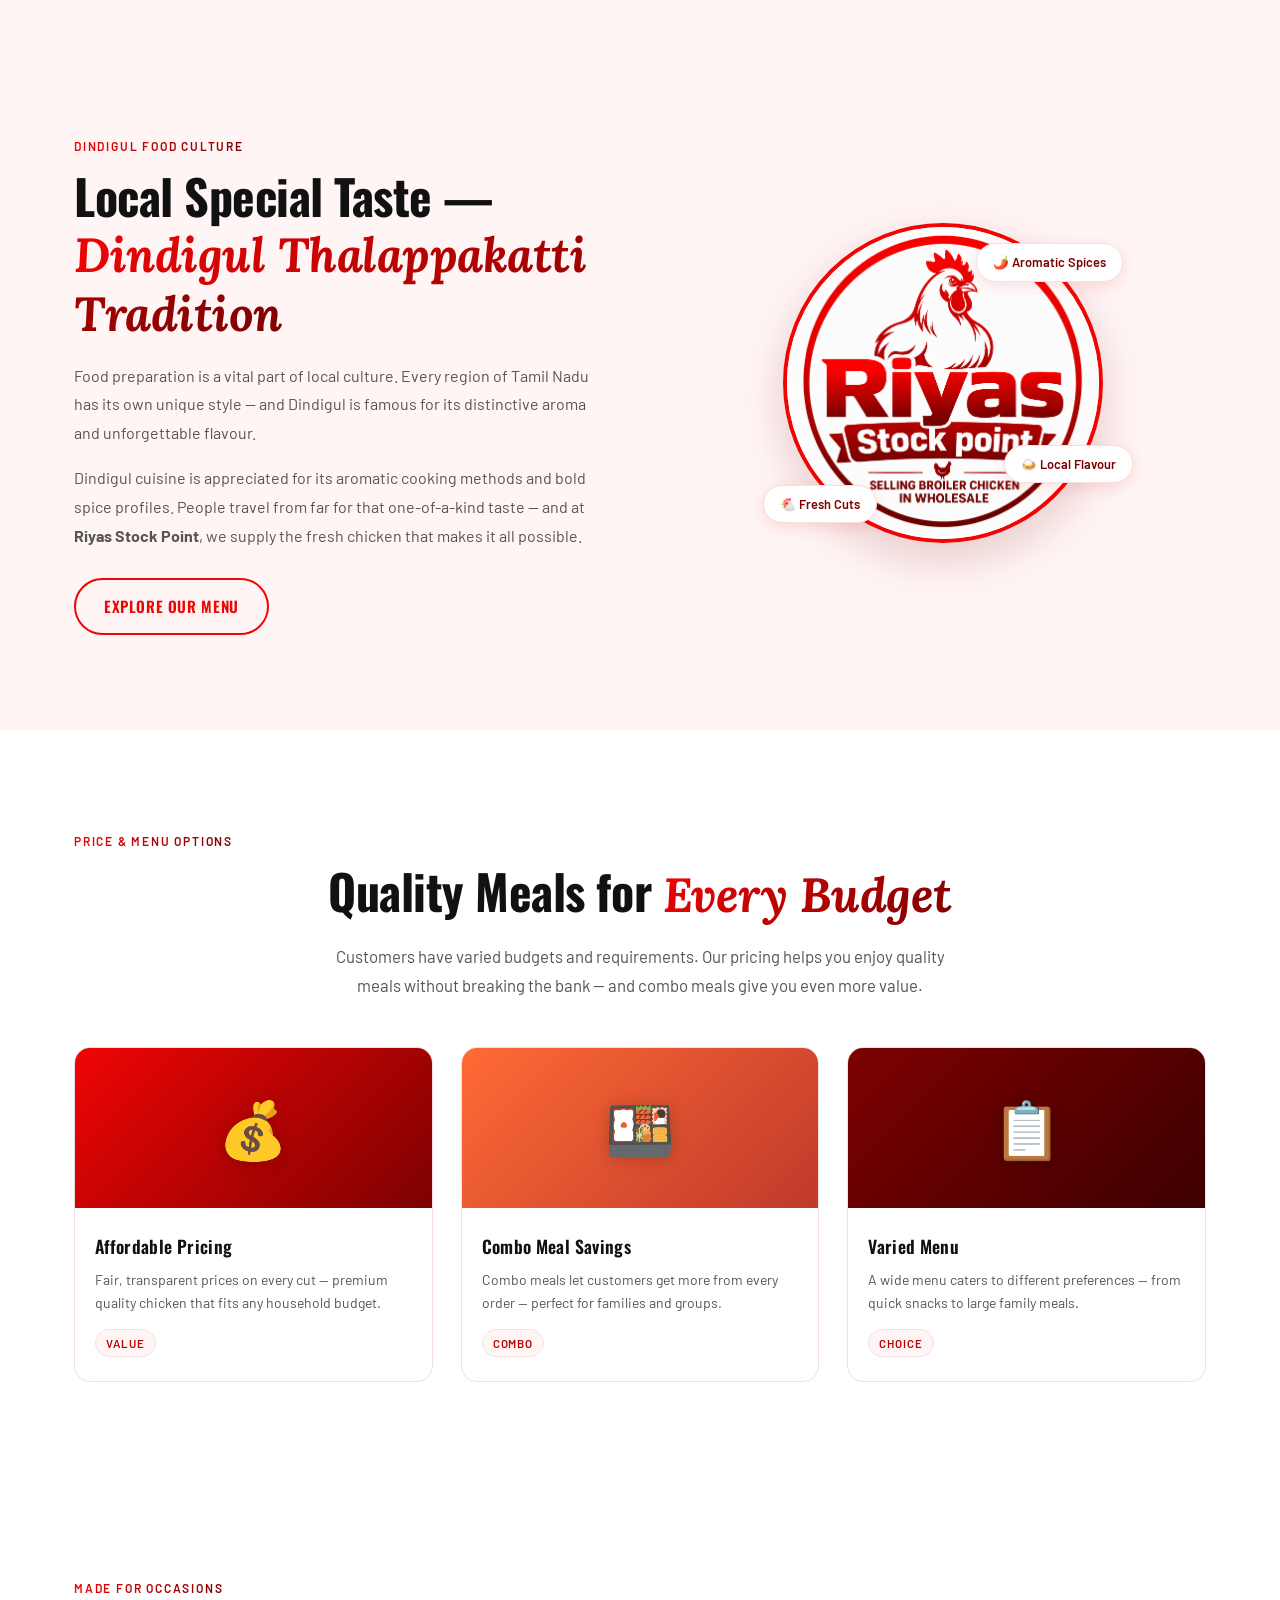
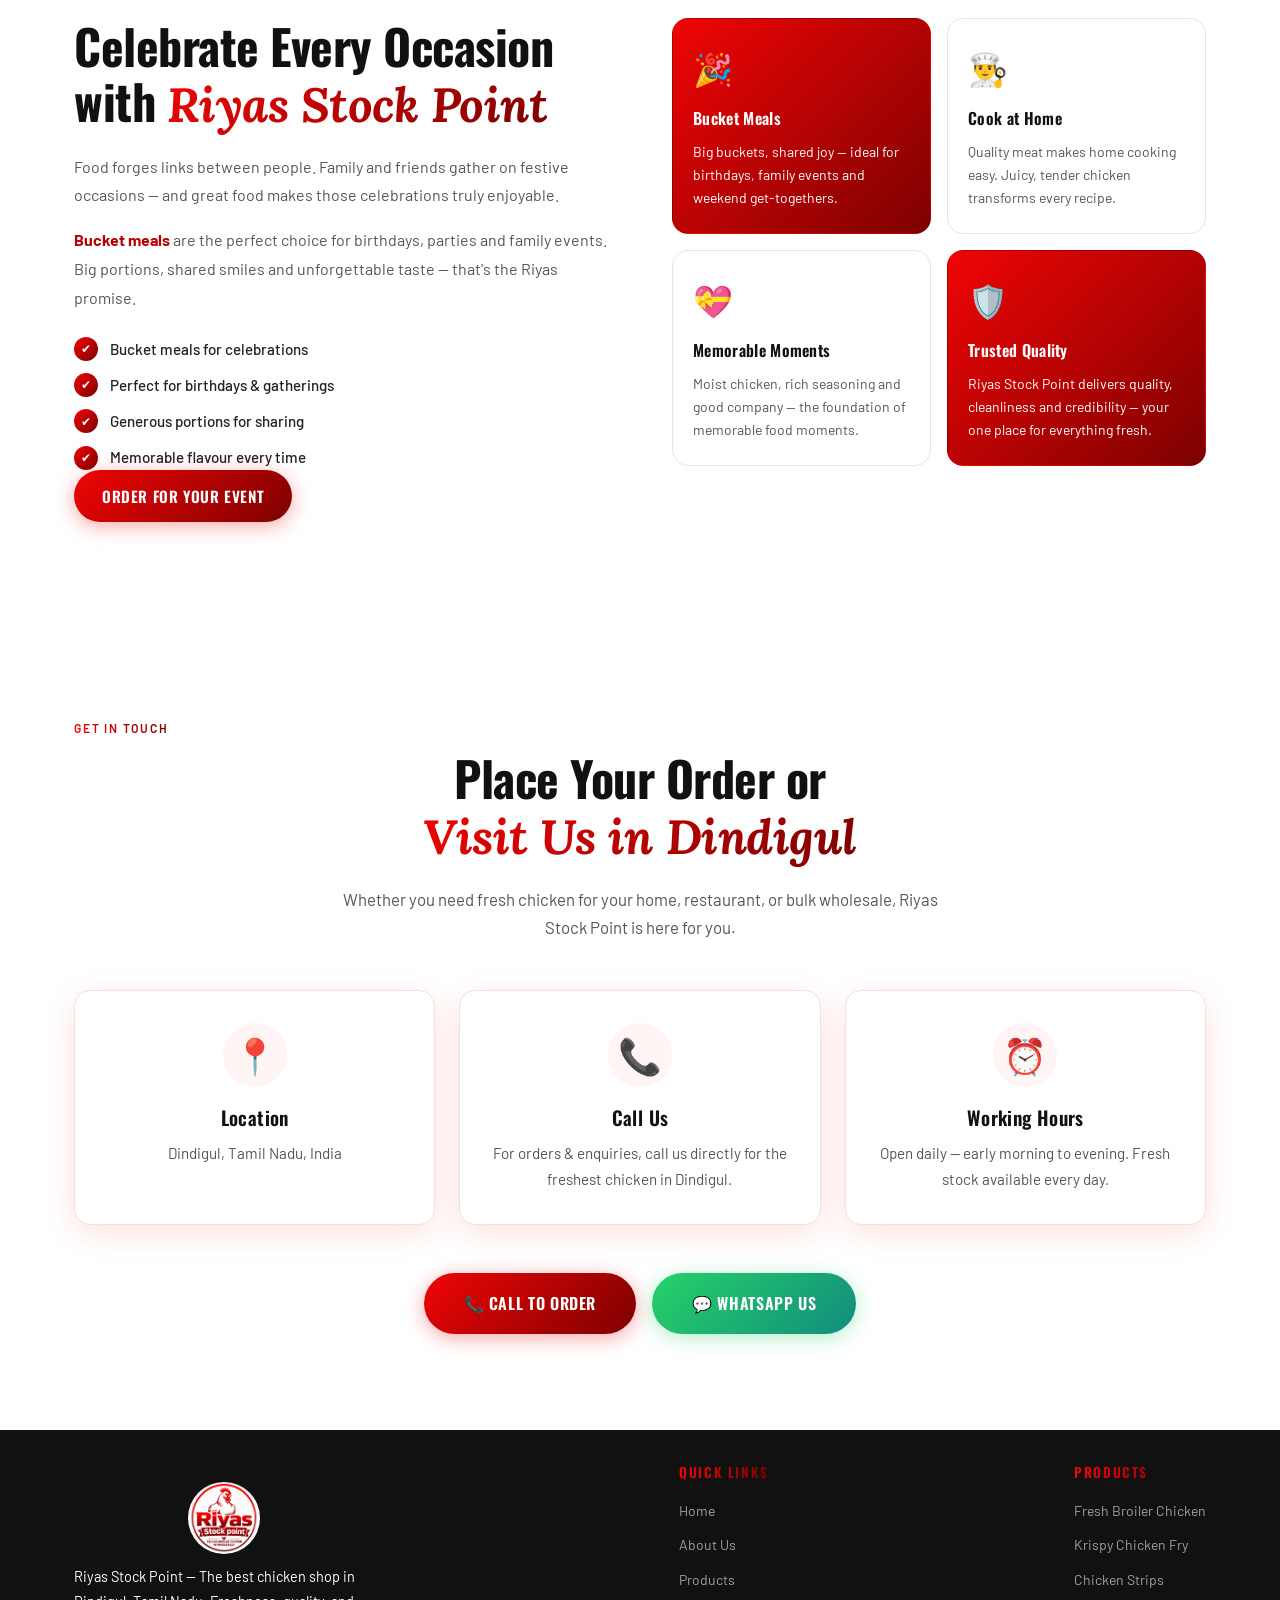
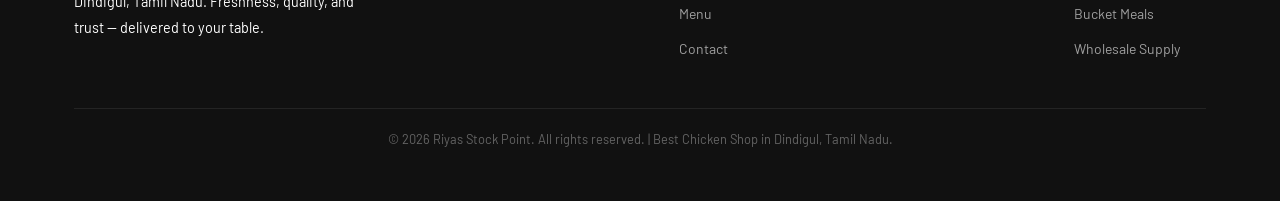
==== commit 7b12bc2f: "Add files via upload" ====
--- a/index.html
+++ b/index.html
@@ -26,6 +26,15 @@
 
 <!-- External CSS -->
   <link rel="stylesheet" href="style.css" />
+  <!-- Google tag (gtag.js) -->
+<script async src="https://www.googletagmanager.com/gtag/js?id=G-D3NC4KBGFM"></script>
+<script>
+  window.dataLayer = window.dataLayer || [];
+  function gtag(){dataLayer.push(arguments);}
+  gtag('js', new Date());
+
+  gtag('config', 'G-D3NC4KBGFM');
+</script>
   
 </head>
 <body>
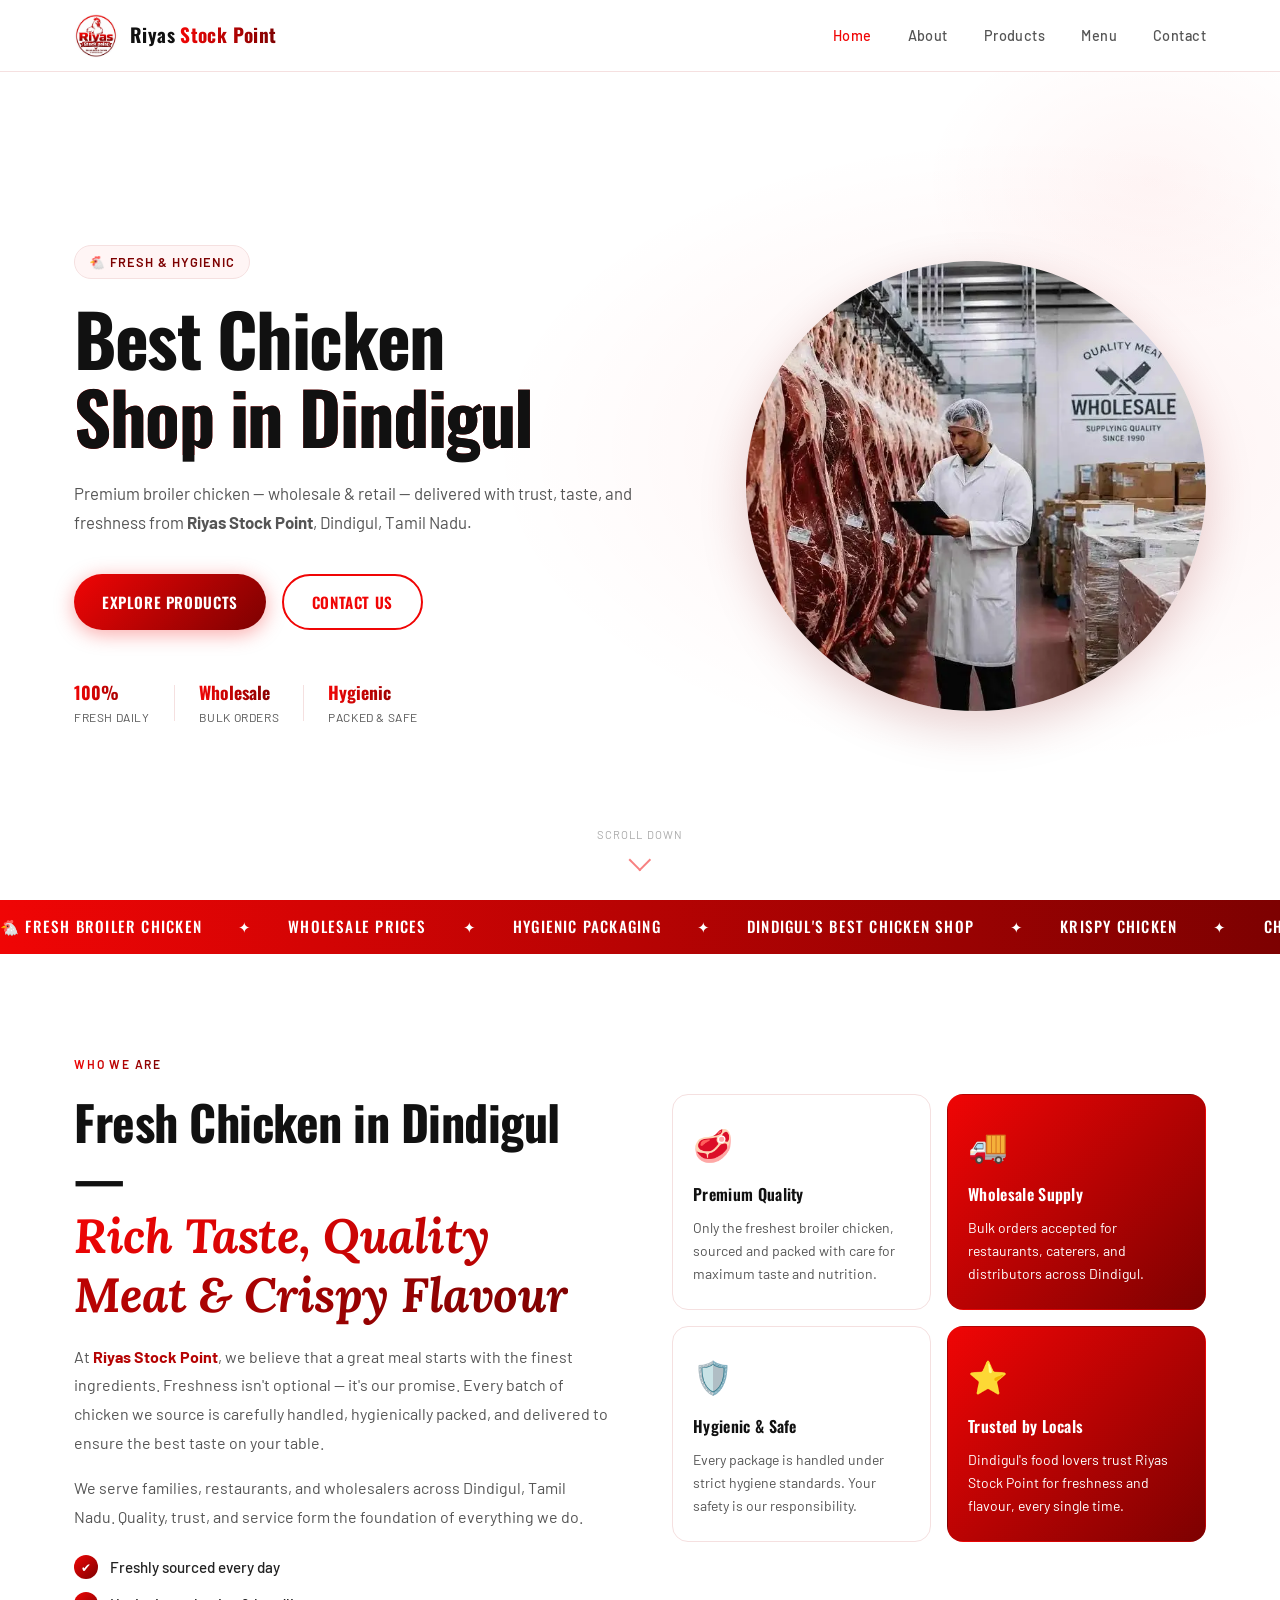
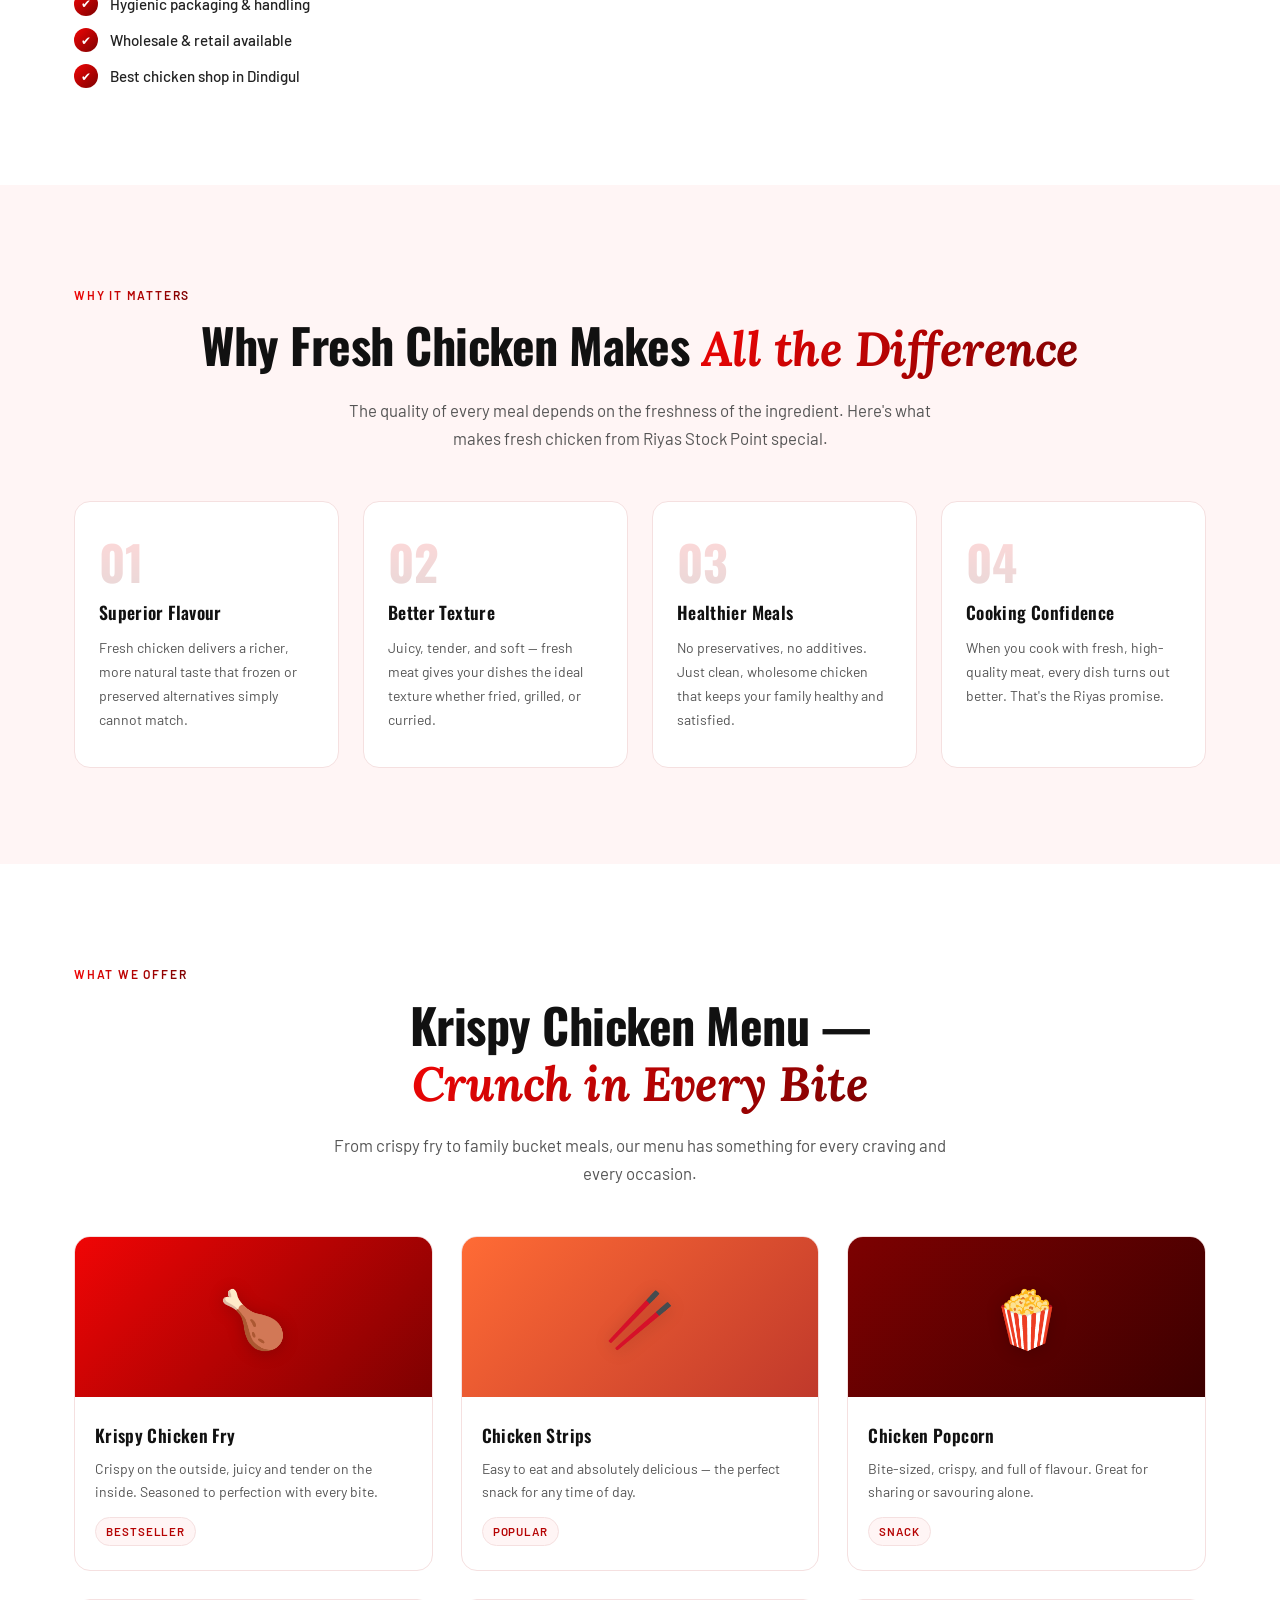
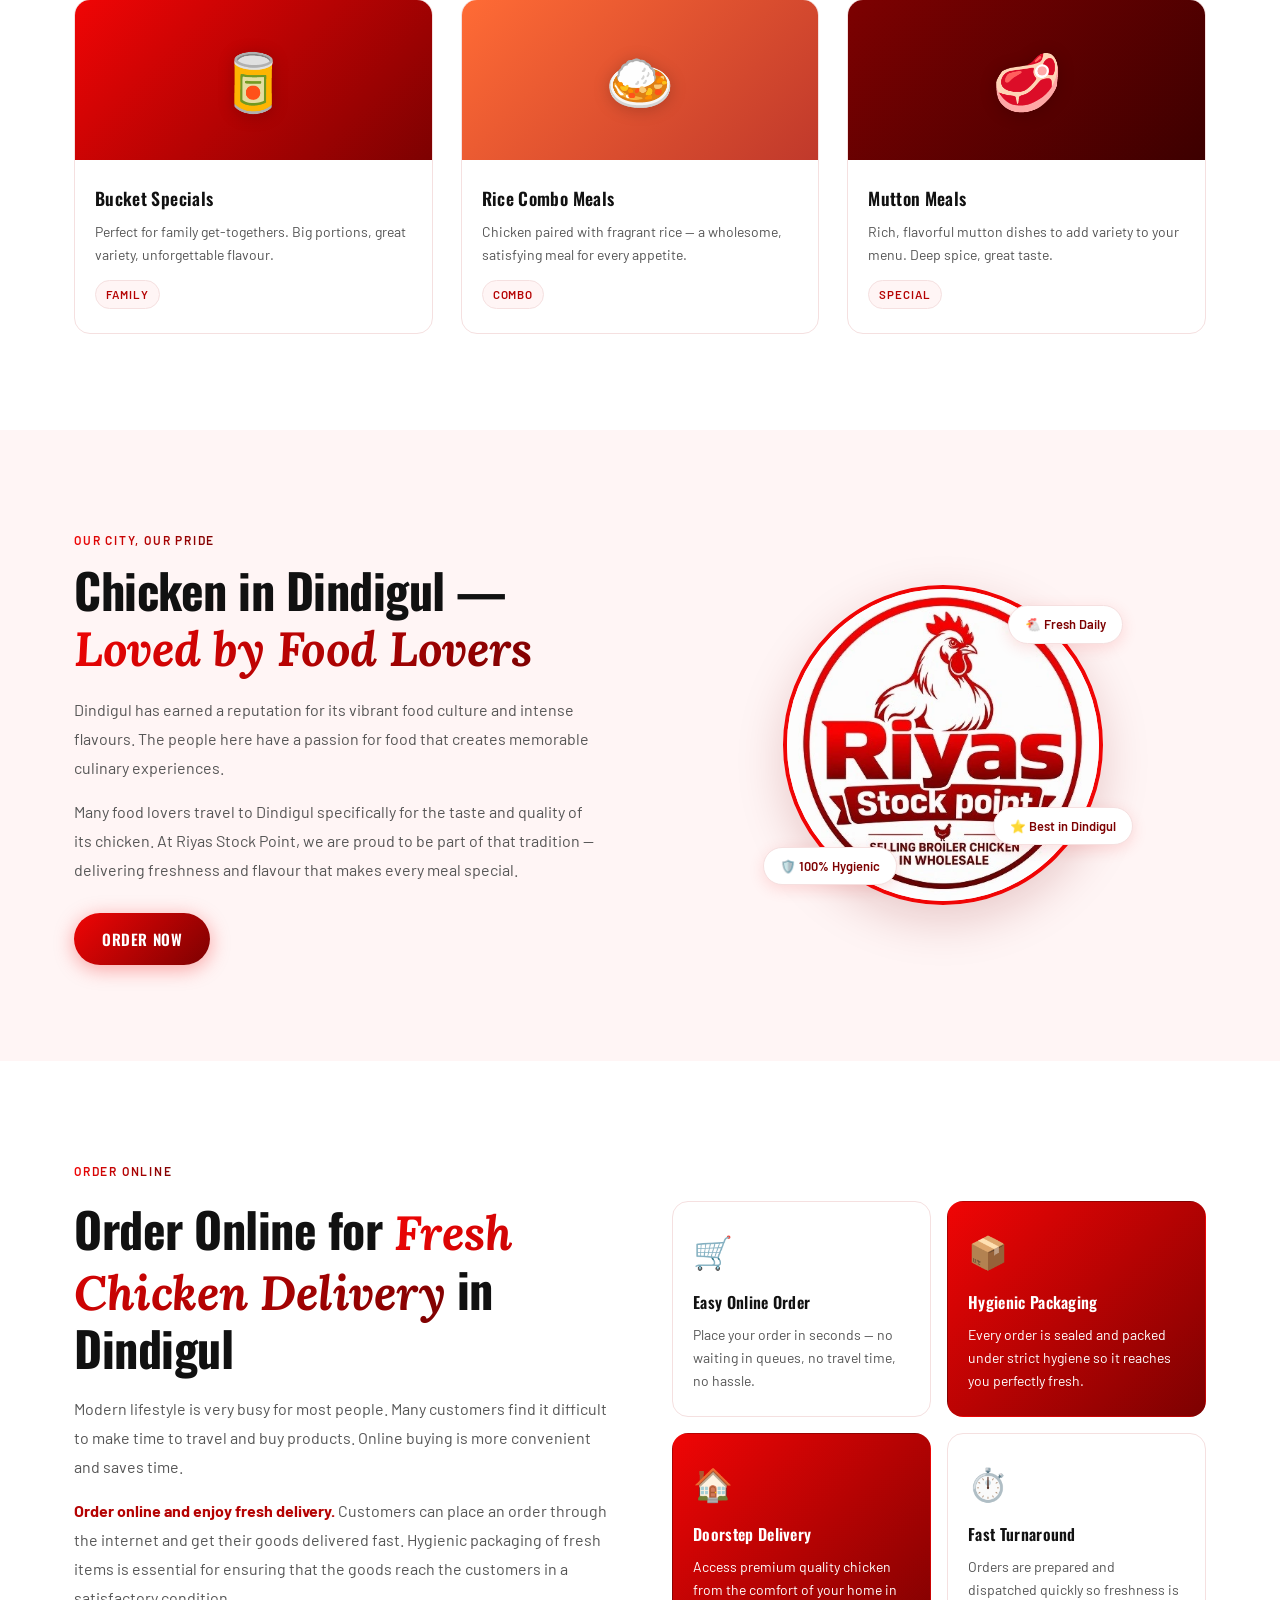
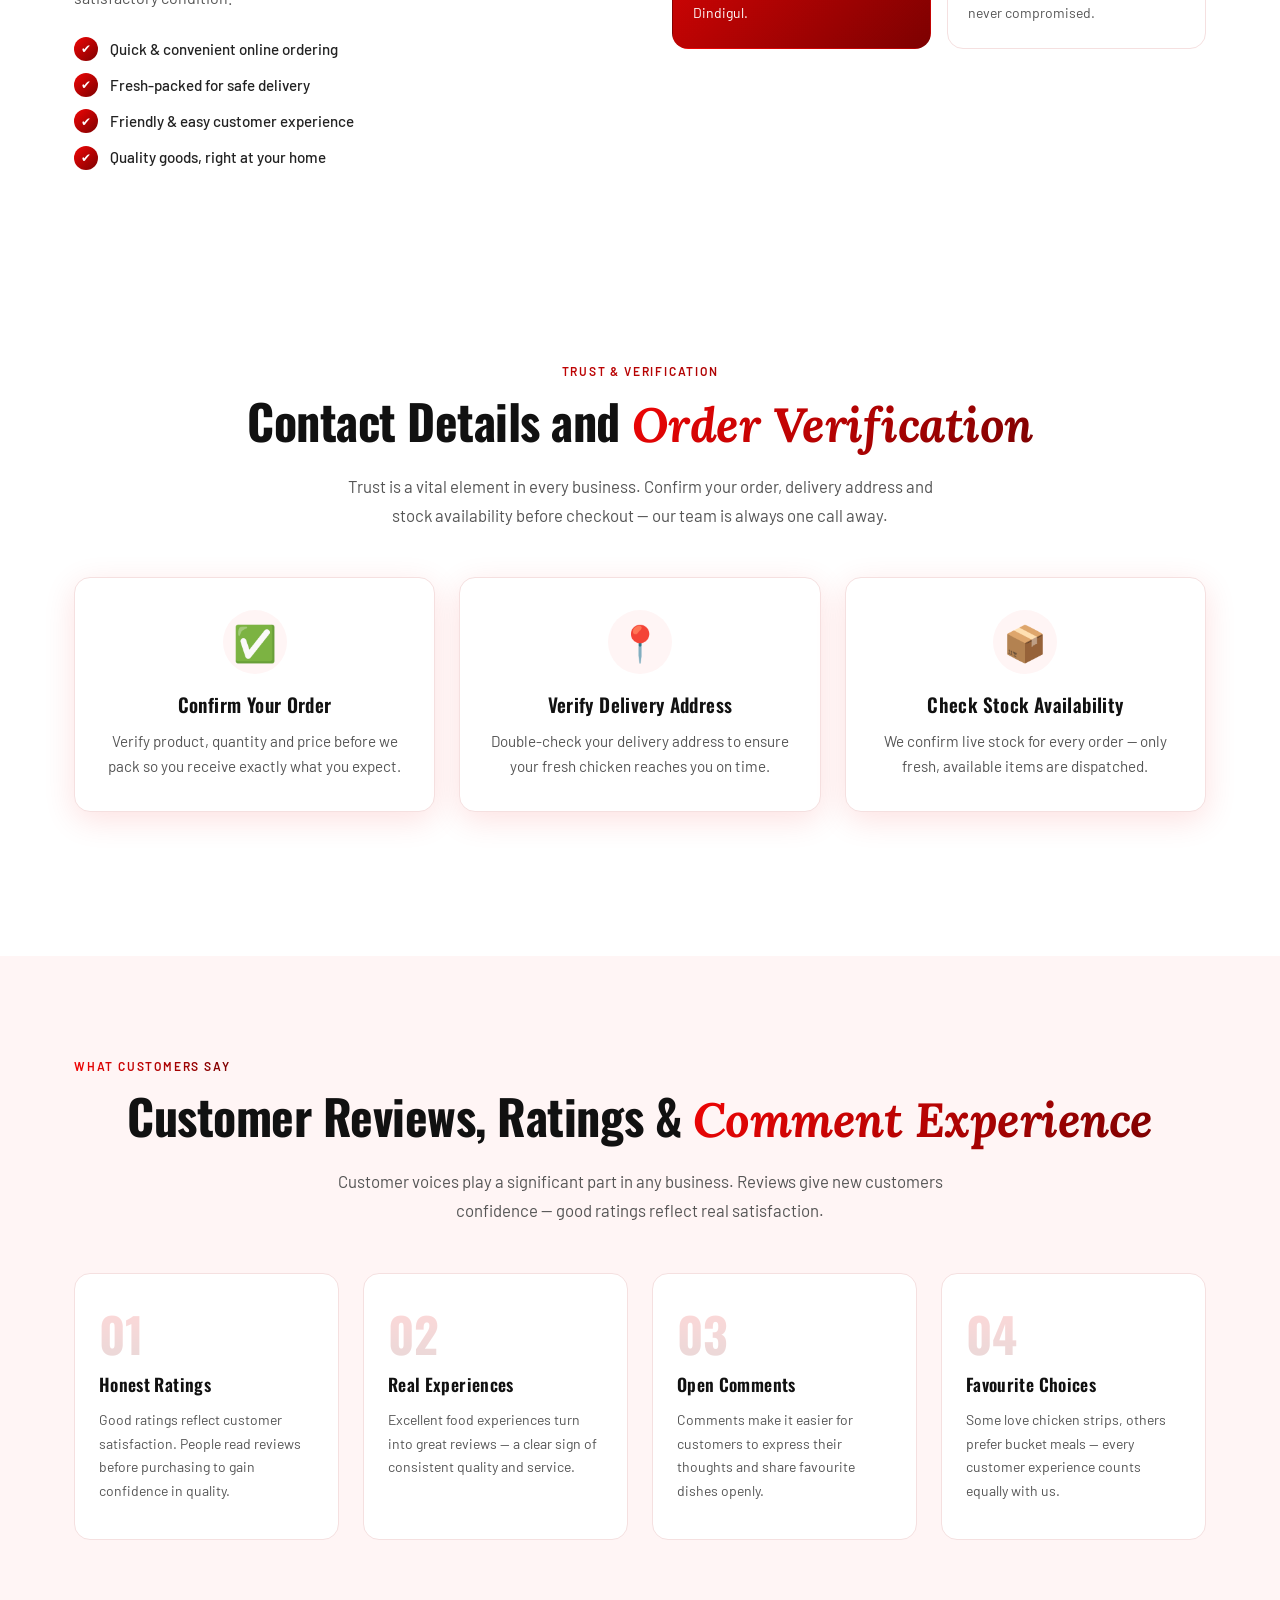
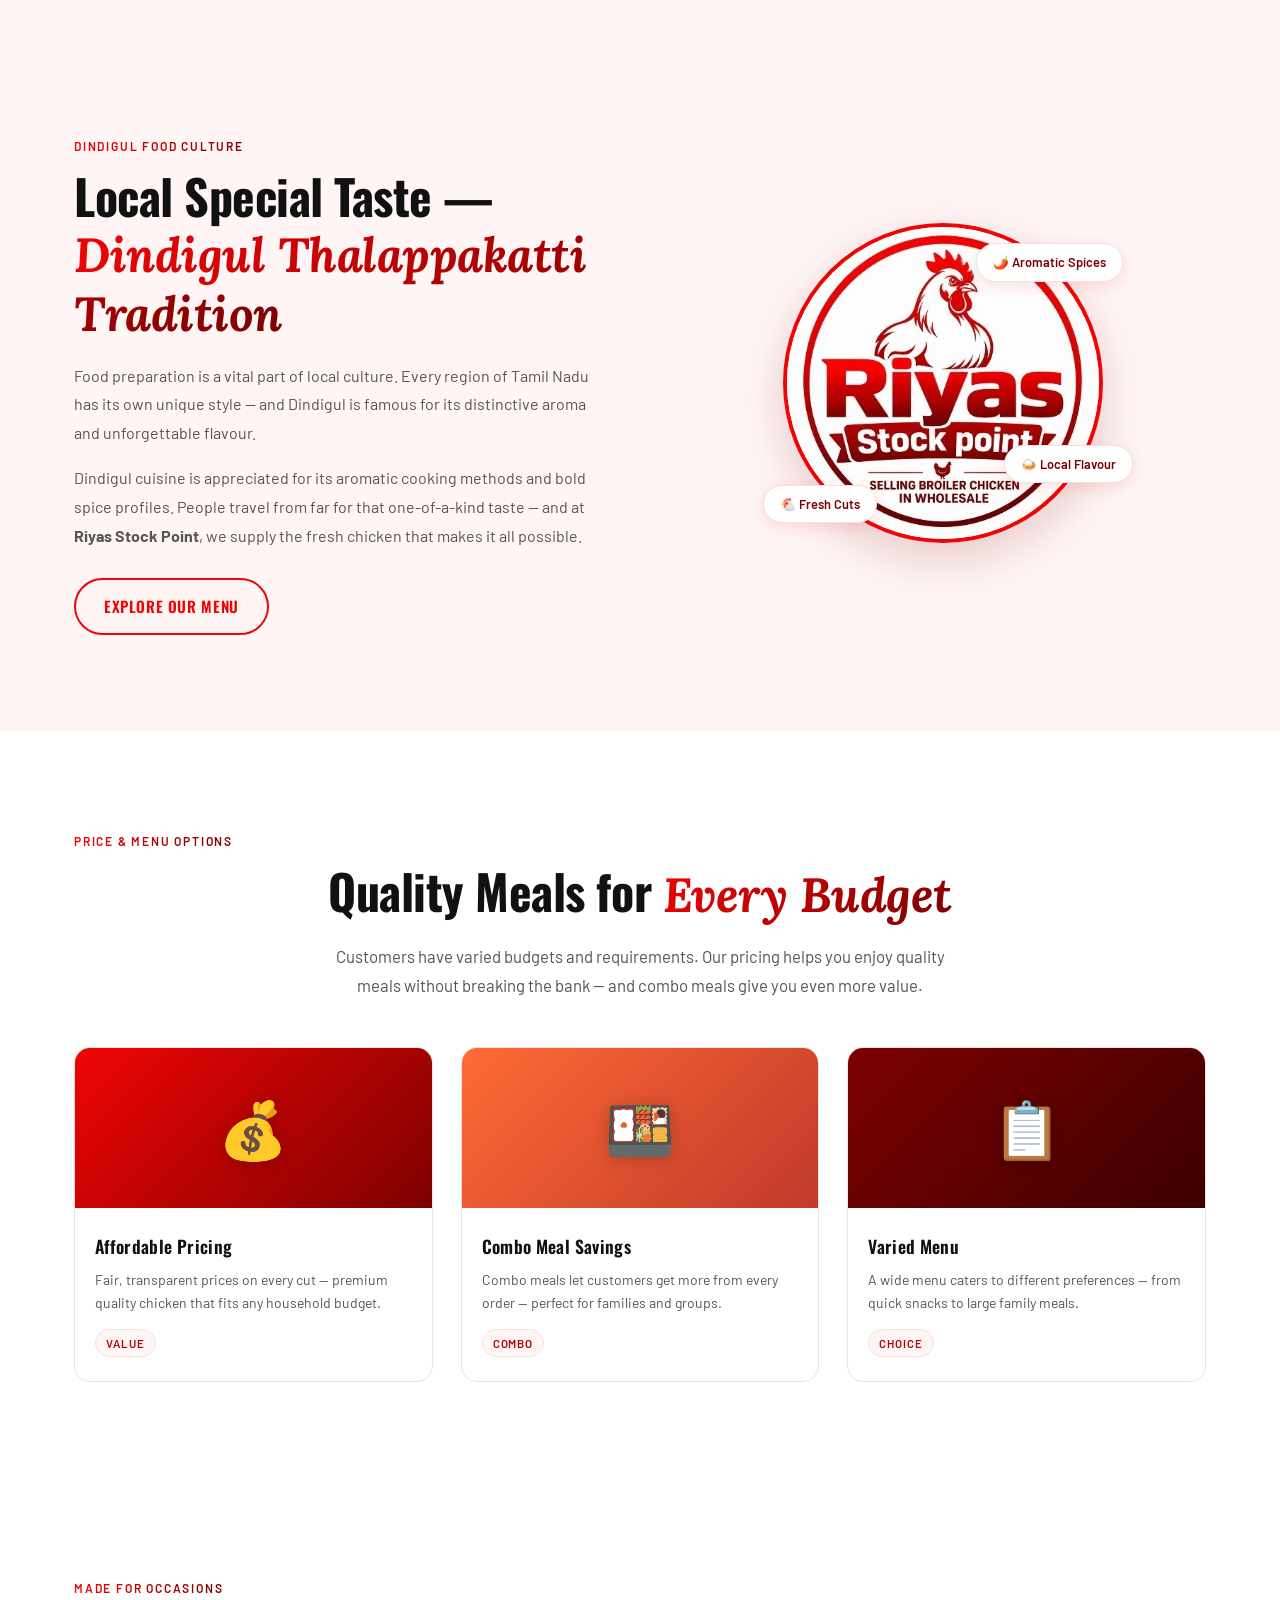
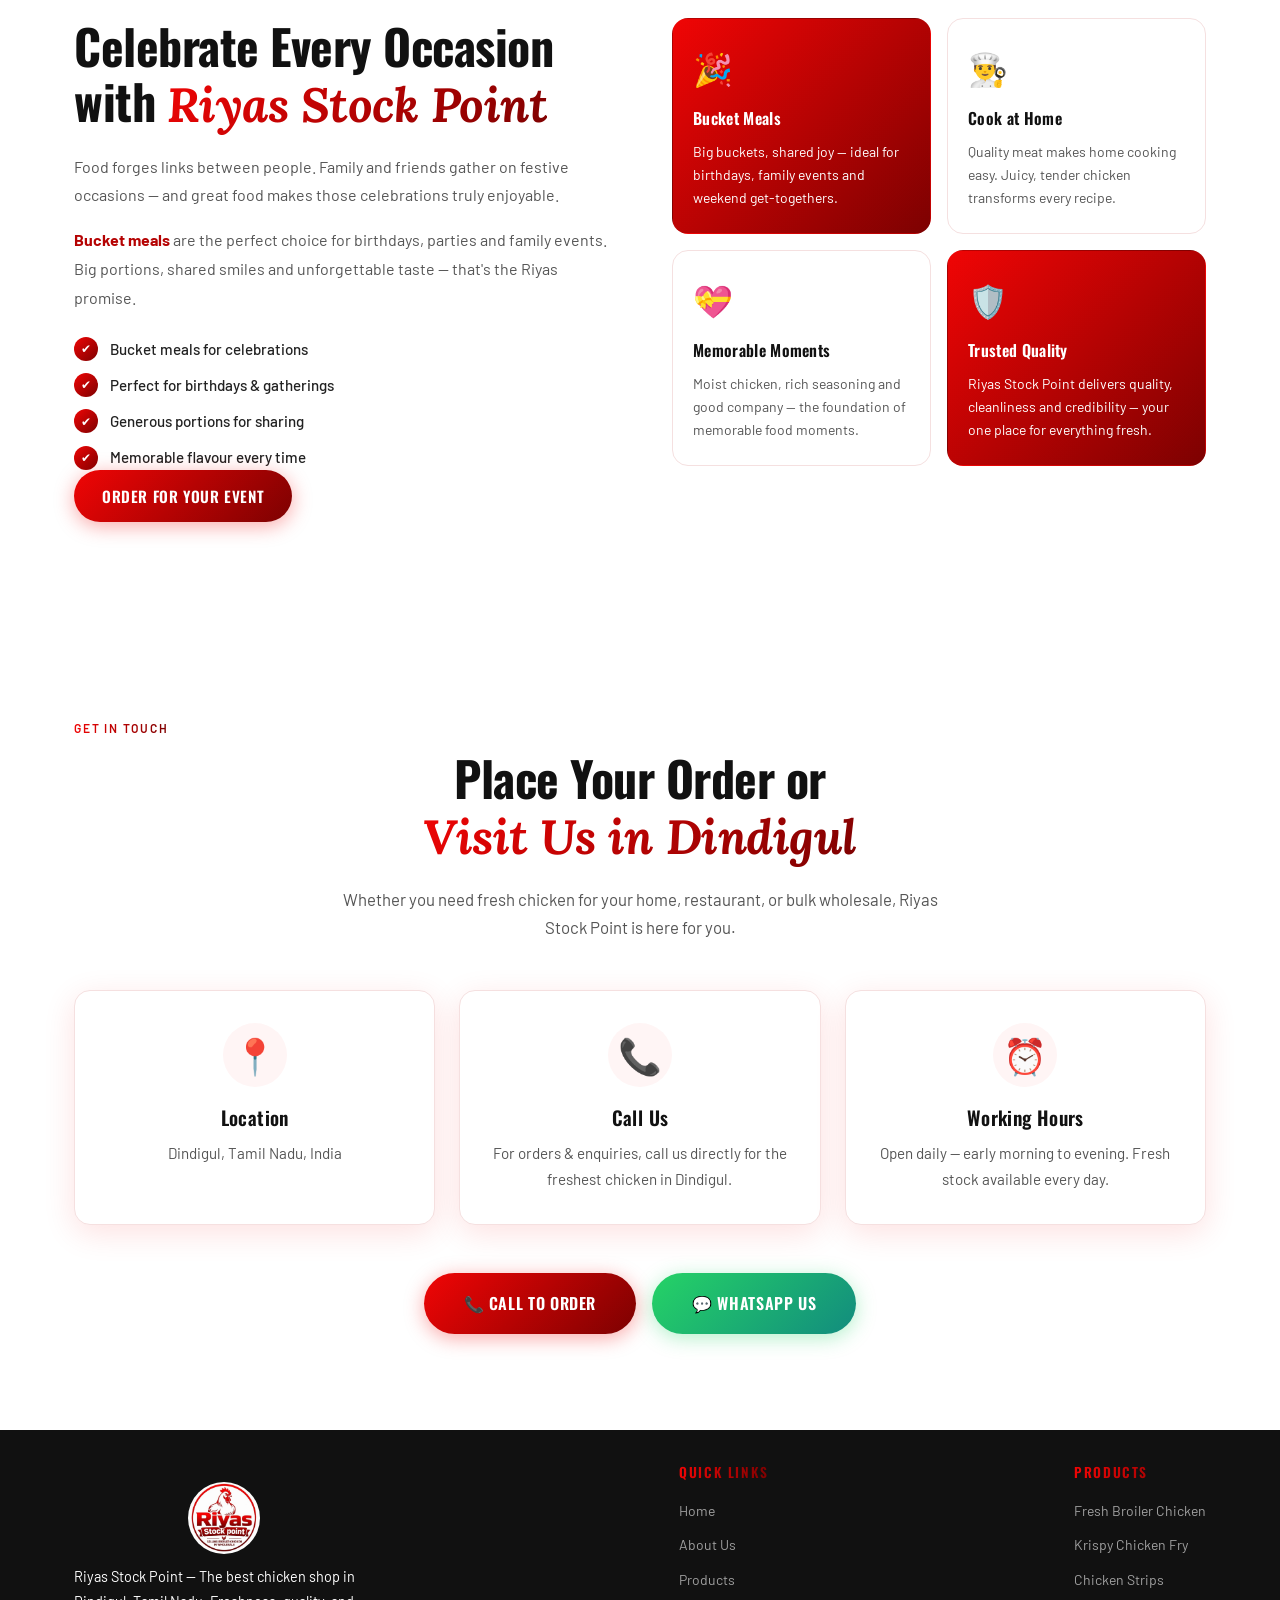
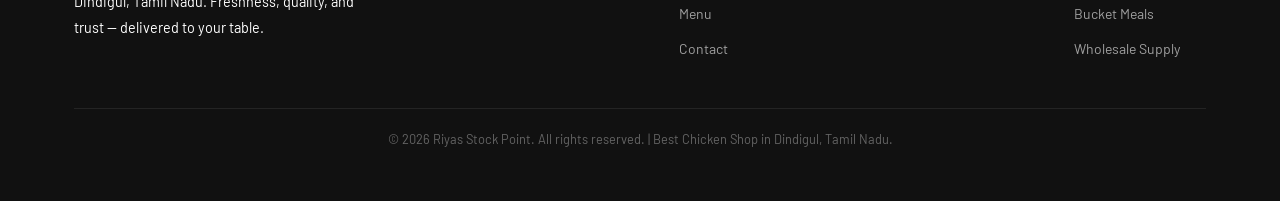
==== commit e96e6f74: "Add files via upload" ====
--- a/index.html
+++ b/index.html
@@ -23,6 +23,8 @@
   <link rel="preconnect" href="https://fonts.gstatic.com" crossorigin />
   <link href="https://fonts.googleapis.com/css2?family=Oswald:wght@400;500;600;700&family=Lora:ital,wght@0,400;0,500;1,400&family=Barlow:wght@300;400;500;600&display=swap" rel="stylesheet" />
   <link rel="canonical" href="https://riyasstockpoint.in/" />
+  <link rel="icon" href="/assets/fevicon.ico">
+
 
 <!-- External CSS -->
   <link rel="stylesheet" href="style.css" />
@@ -35,15 +37,25 @@
 
   gtag('config', 'G-D3NC4KBGFM');
 </script>
-  
+  <!-- Google Tag Manager -->
+<script>(function(w,d,s,l,i){w[l]=w[l]||[];w[l].push({'gtm.start':
+new Date().getTime(),event:'gtm.js'});var f=d.getElementsByTagName(s)[0],
+j=d.createElement(s),dl=l!='dataLayer'?'&l='+l:'';j.async=true;j.src=
+'https://www.googletagmanager.com/gtm.js?id='+i+dl;f.parentNode.insertBefore(j,f);
+})(window,document,'script','dataLayer','GTM-NWV8B4CX');</script>
+<!-- End Google Tag Manager -->
 </head>
 <body>
+  <!-- Google Tag Manager (noscript) -->
+<noscript><iframe src="https://www.googletagmanager.com/ns.html?id=GTM-NWV8B4CX"
+height="0" width="0" style="display:none;visibility:hidden"></iframe></noscript>
+<!-- End Google Tag Manager (noscript) -->
  
   <!-- ========== NAVBAR ========== -->
   <header class="navbar" id="navbar">
     <div class="nav-container">
       <a href="#" class="nav-logo">
-        <img src="assets/Logo.png" alt="Riyas Stock Point Logo" class="logo-img" />
+        <img src="assets/Logo.webp" alt="Riyas Stock Point Logo" class="logo-img" />
         <span class="logo-text">Riyas <span class="logo-accent">Stock Point</span></span>
       </a>
       <nav class="nav-links" id="navLinks">
@@ -289,7 +301,7 @@
         <div class="culture-visual fade-in">
           <div class="culture-badge-wrap">
             <div class="culture-badge">
-              <img src="assets/Logo.png" alt="Riyas Stock Point" />
+              <img src="assets/Logo.webp" alt="Riyas Stock Point" />
             </div>
             <div class="culture-tag tag1">🐔 Fresh Daily</div>
             <div class="culture-tag tag2">⭐ Best in Dindigul</div>
@@ -425,7 +437,7 @@
       <div class="culture-visual fade-in">
         <div class="culture-badge-wrap">
           <div class="culture-badge">
-            <img src="assets/Logo.png" alt="Dindigul Food Culture" />
+            <img src="assets/Logo.webp" alt="Dindigul Food Culture" />
           </div>
           <div class="culture-tag tag1">🌶️ Aromatic Spices</div>
           <div class="culture-tag tag2">🍛 Local Flavour</div>
@@ -562,7 +574,7 @@
     <div class="container">
       <div class="footer-inner">
         <div class="footer-brand">
-          <img src="assets/Logo.png" alt="Riyas Stock Point Logo" class="footer-logo" />
+          <img src="assets/Logo.webp" alt="Riyas Stock Point Logo" class="footer-logo" />
           <p>Riyas Stock Point — The best chicken shop in Dindigul, Tamil Nadu. Freshness, quality, and trust — delivered to your table.</p>
         </div>
         <div class="footer-links">
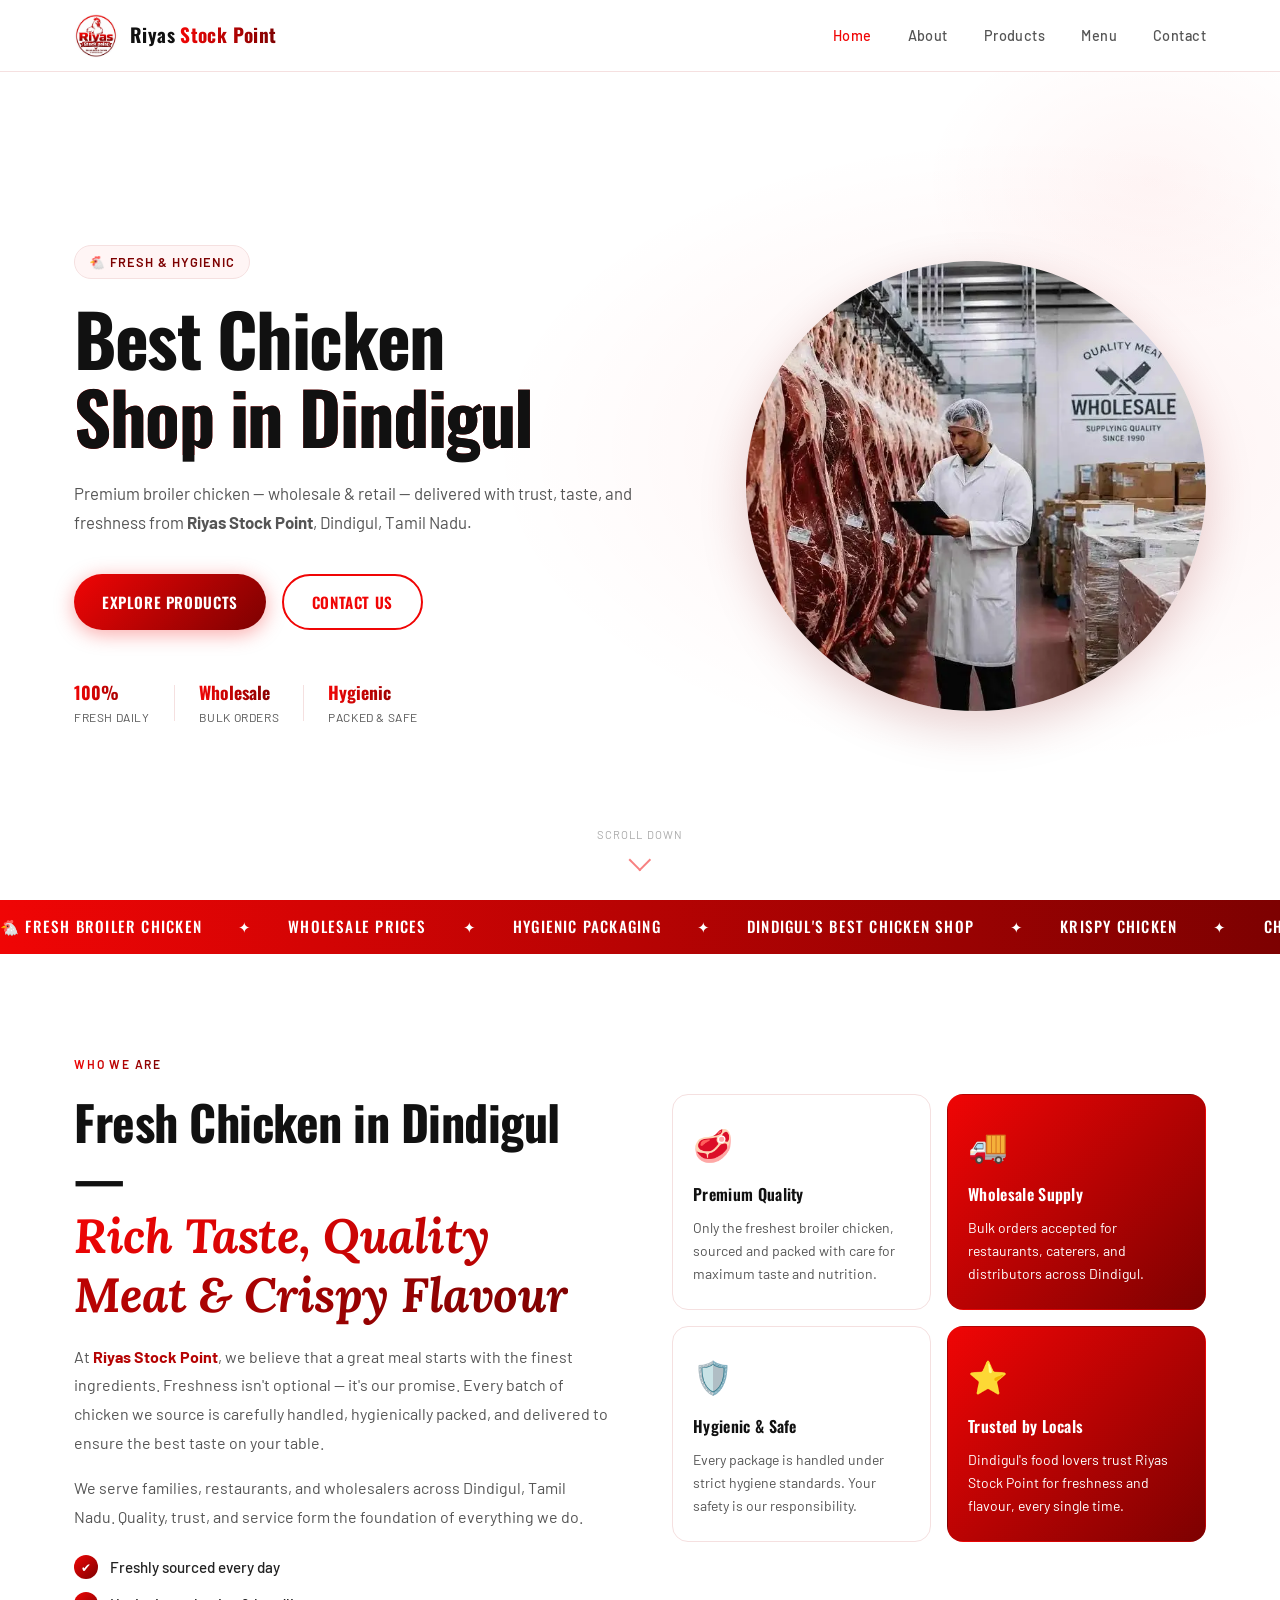
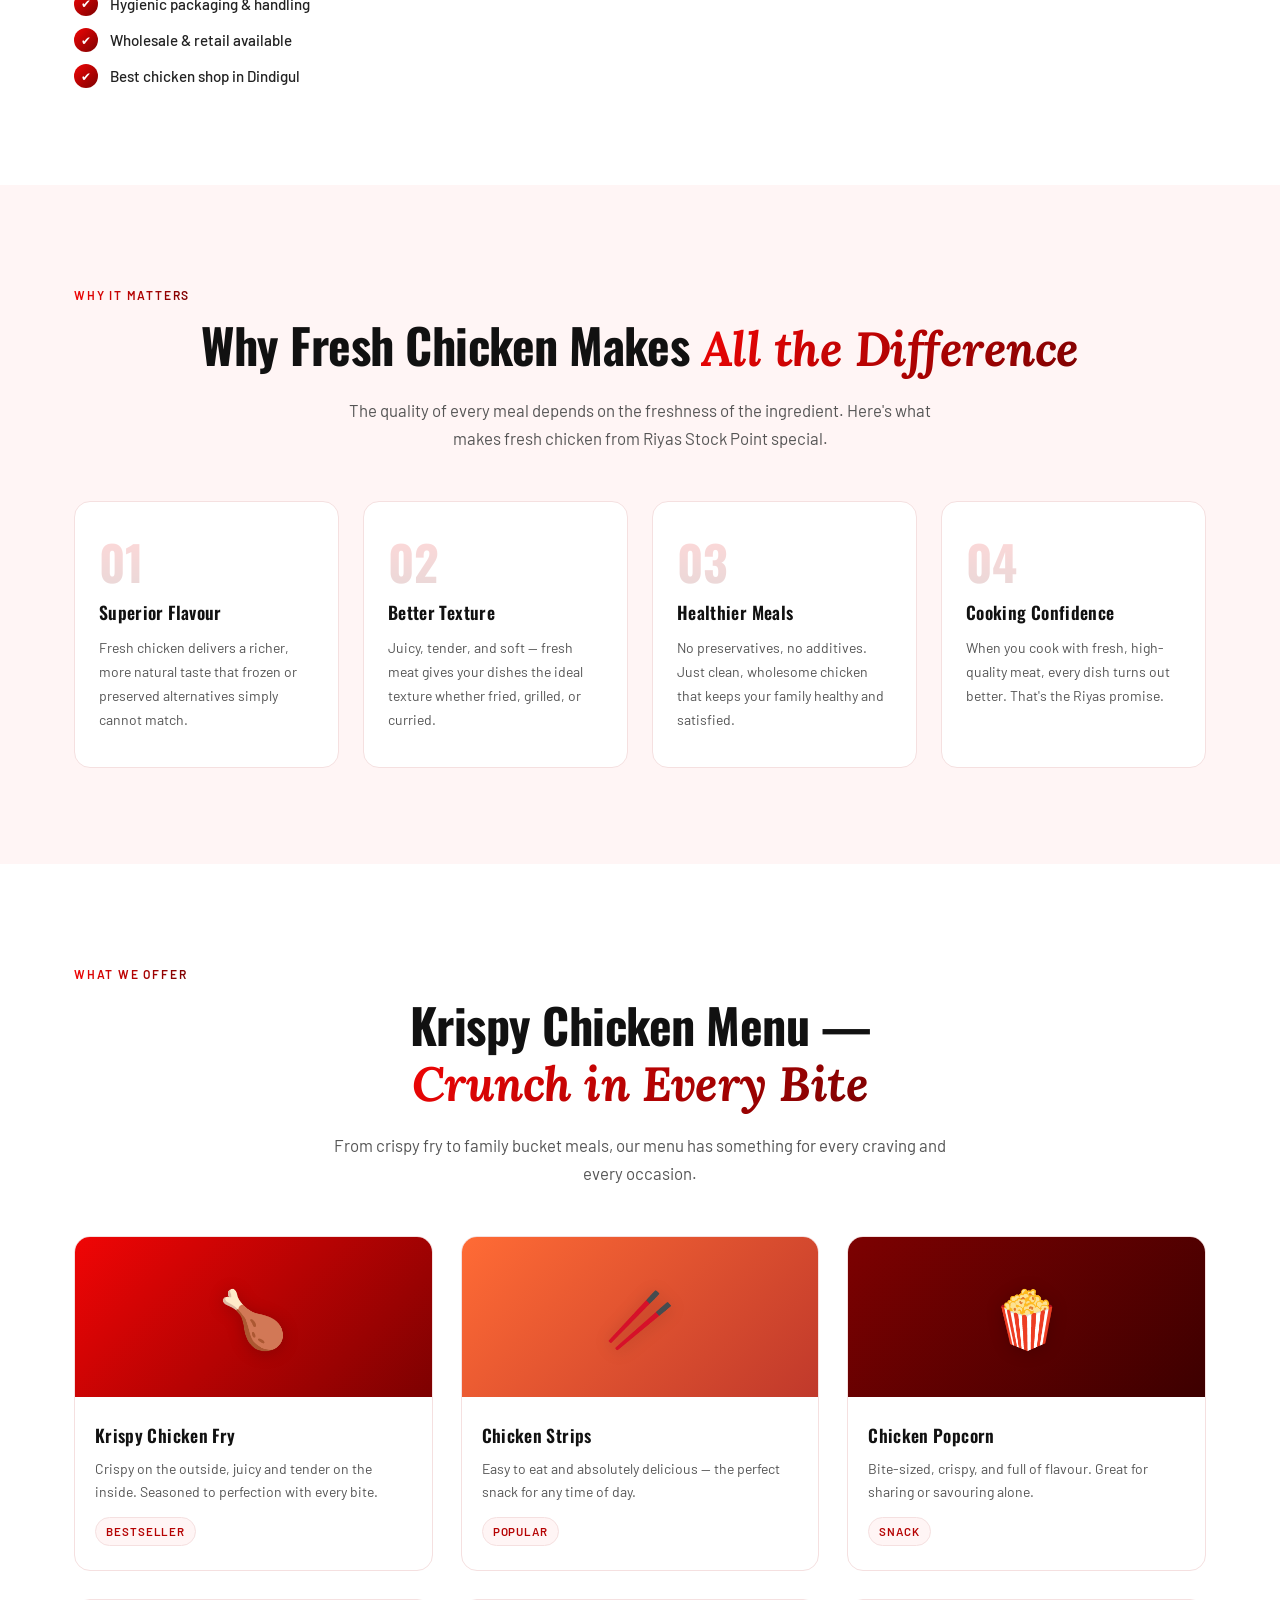
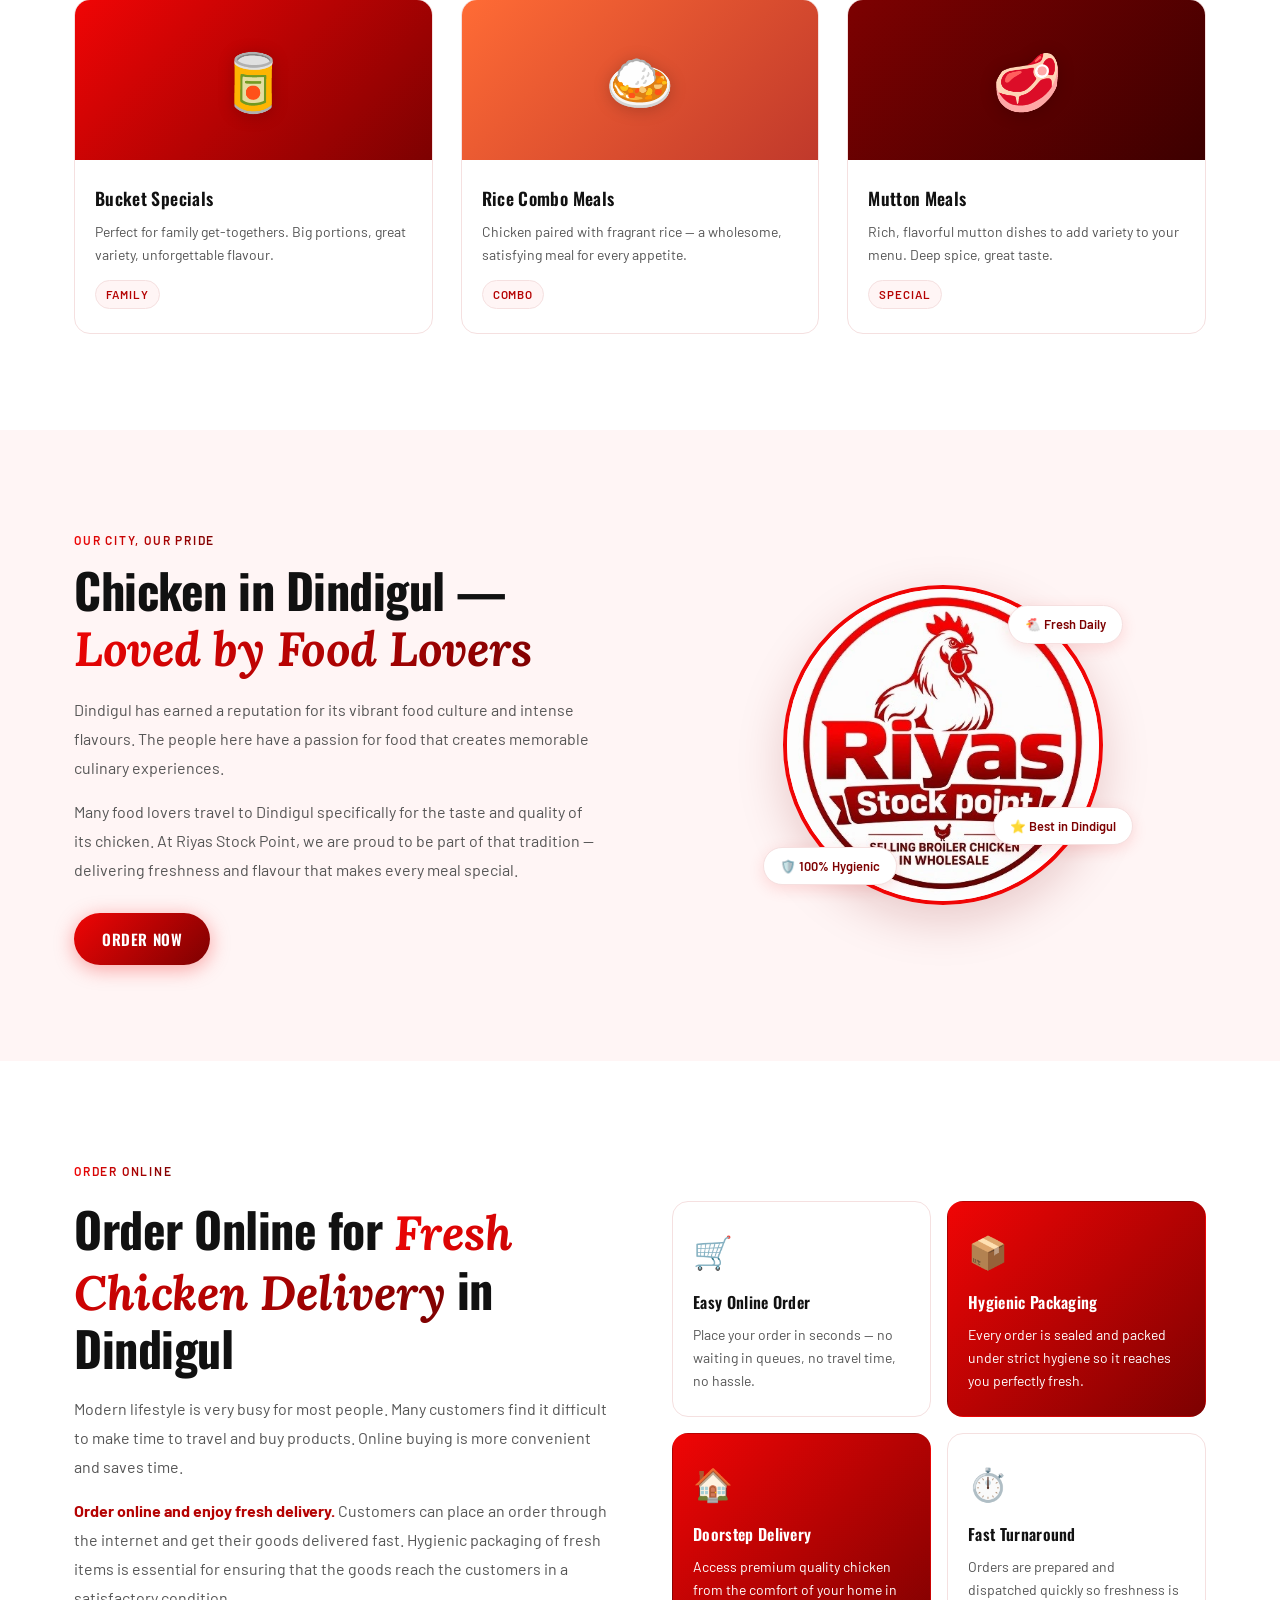
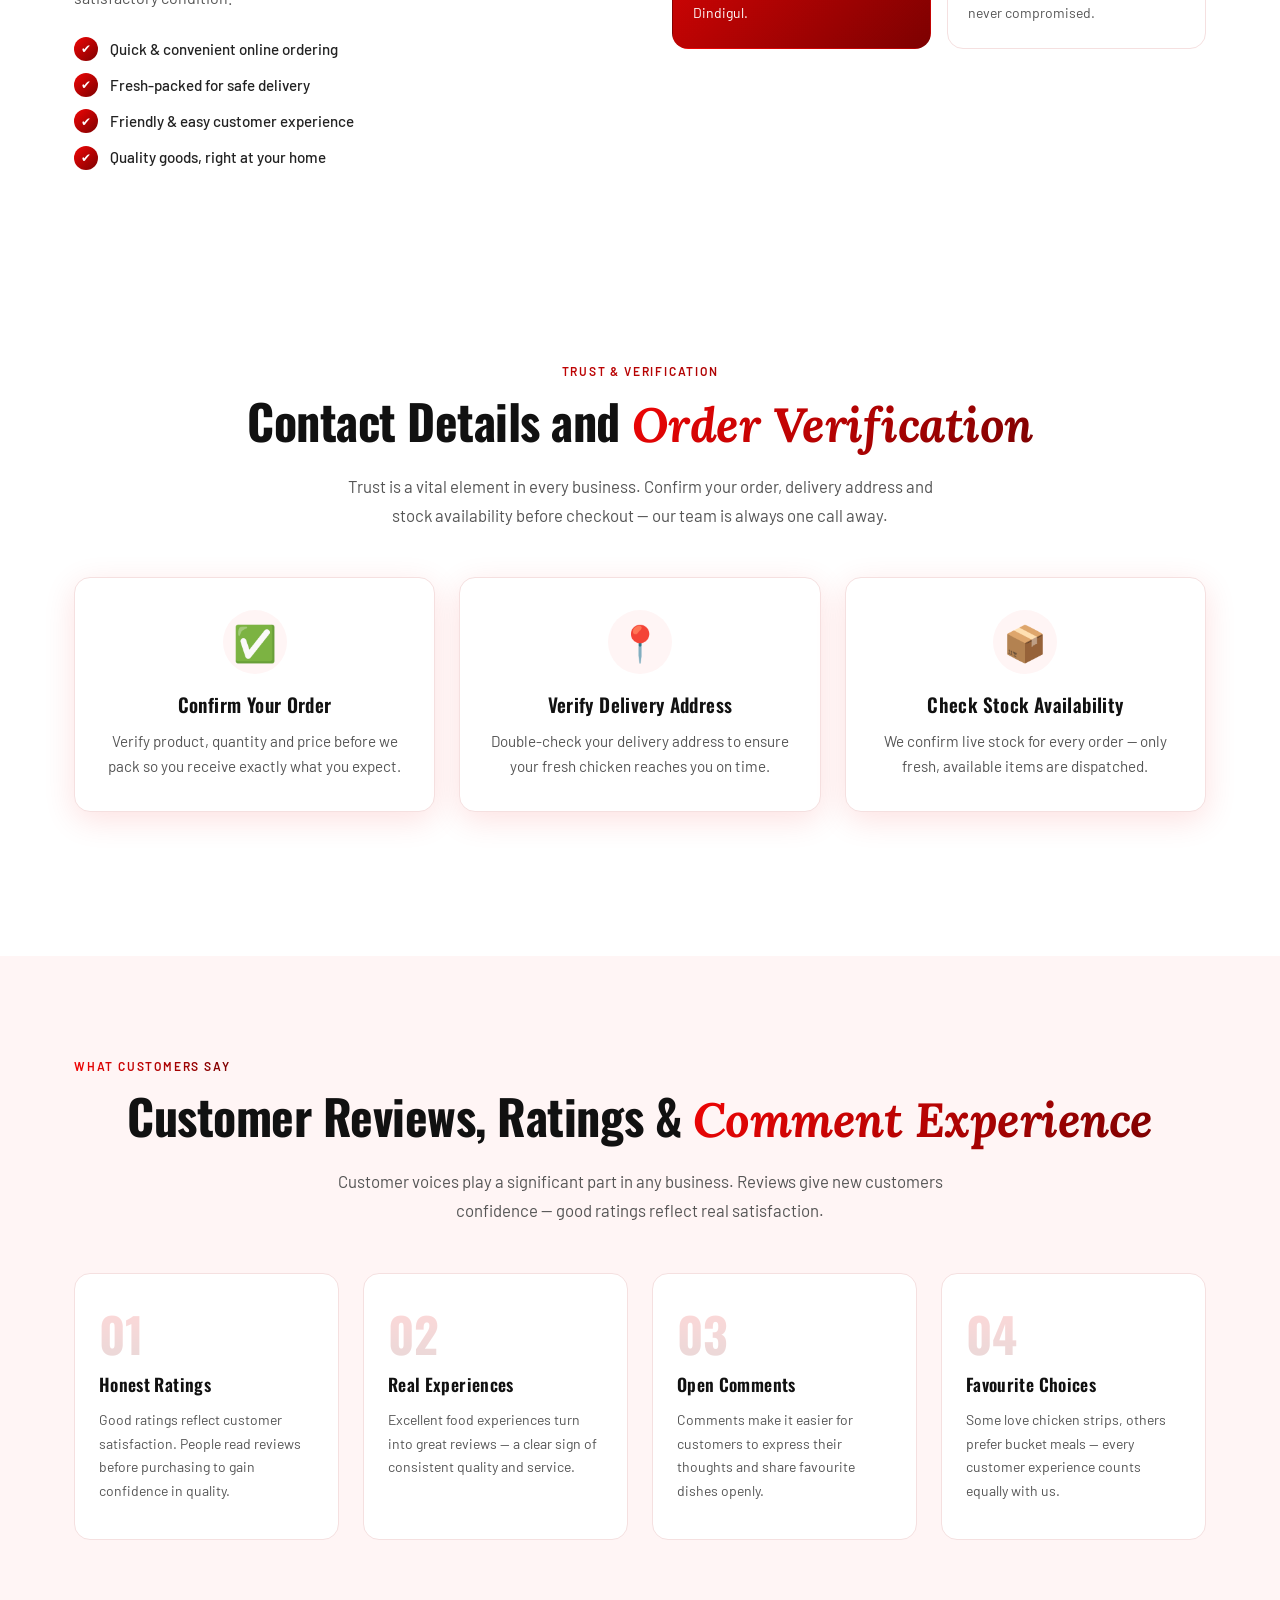
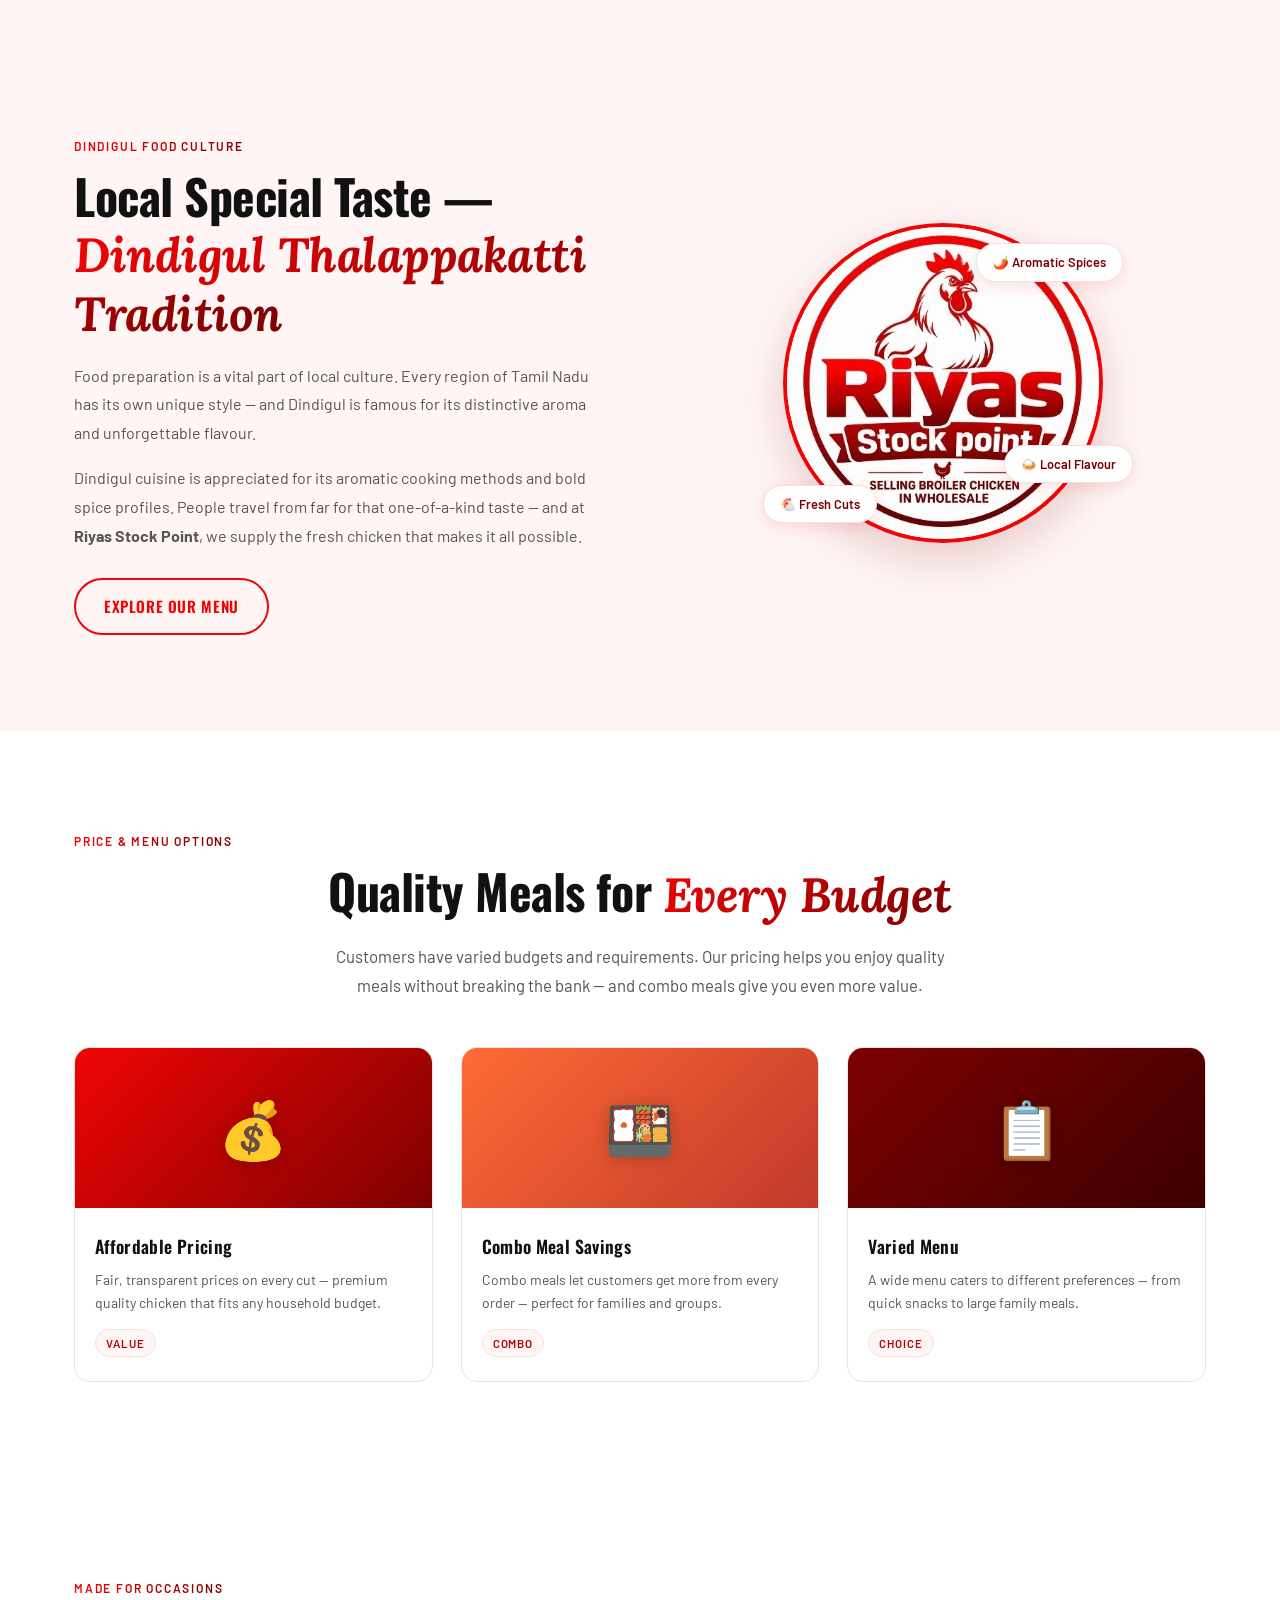
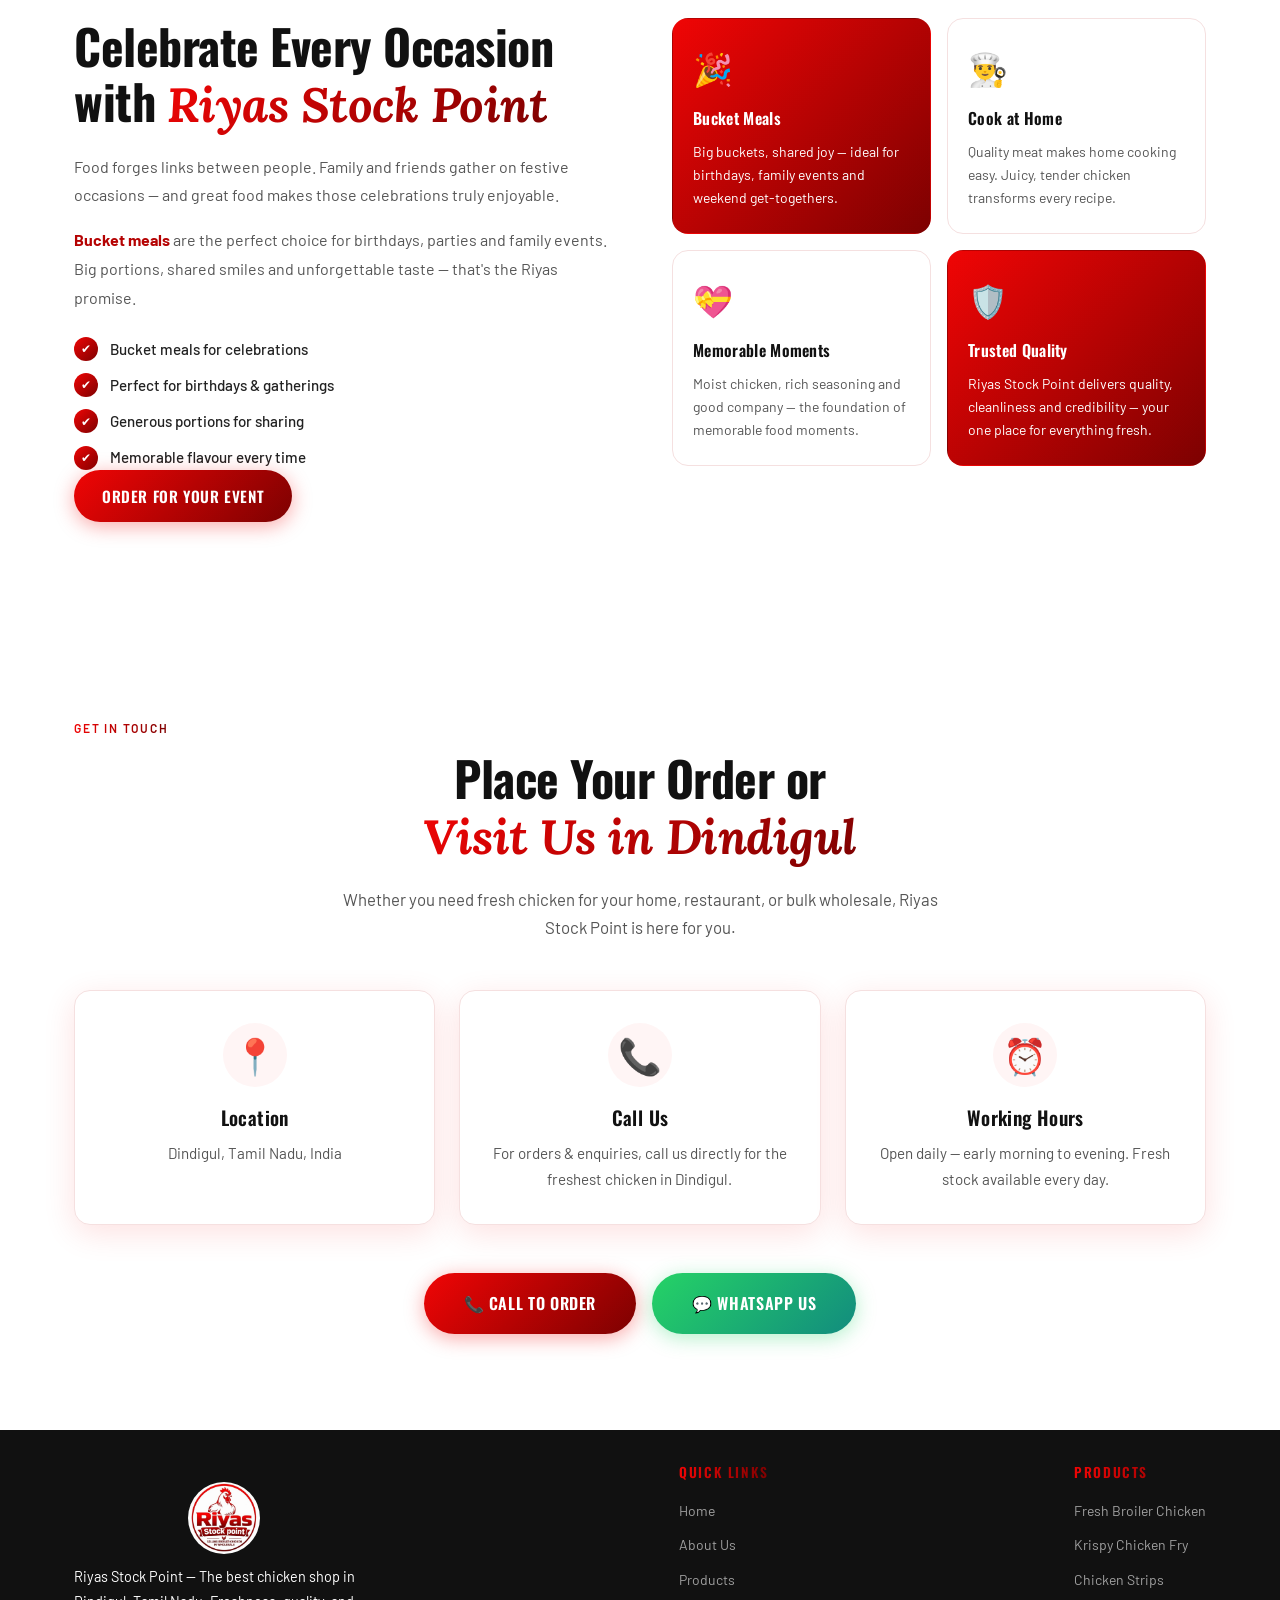
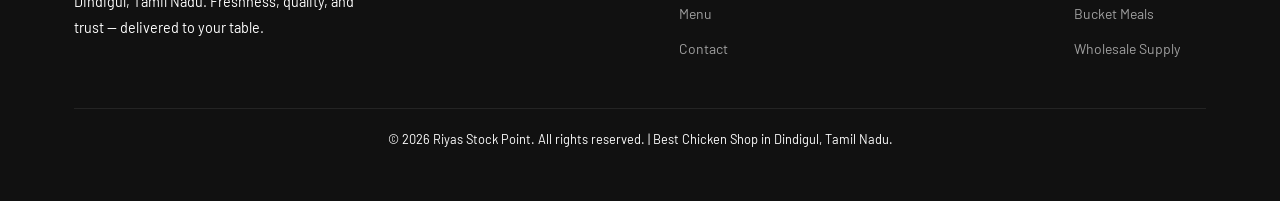
==== commit 3a20424c: "Add files via upload" ====
--- a/index.html
+++ b/index.html
@@ -14,7 +14,7 @@
 
   <meta property="og:url" content="https://riyasstockpoint.in/" />
 
-  <meta property="og:image" content="https://riyasstockpoint.in/assets/Logo.png" />
+  <meta property="og:image" content="https://riyasstockpoint.in/assets/Logo.webp" />
 
   <meta name="keywords" content="best chicken shop in dindigul, chicken shop dindigul, fresh chicken dindigul, chicken store dindigul, quality meat dindigul, broiler chicken dindigul, wholesale chicken dindigul, riyas stock point, chicken supplier dindigul, meat shop dindigul">
 
--- a/style.css
+++ b/style.css
@@ -734,7 +734,7 @@
   padding: 20px 0;
   text-align: center;
   font-size: 0.8rem;
-  color: rgba(255,255,255,0.35);
+  color: #ffffff;
 }
 
 /* =====================================================
